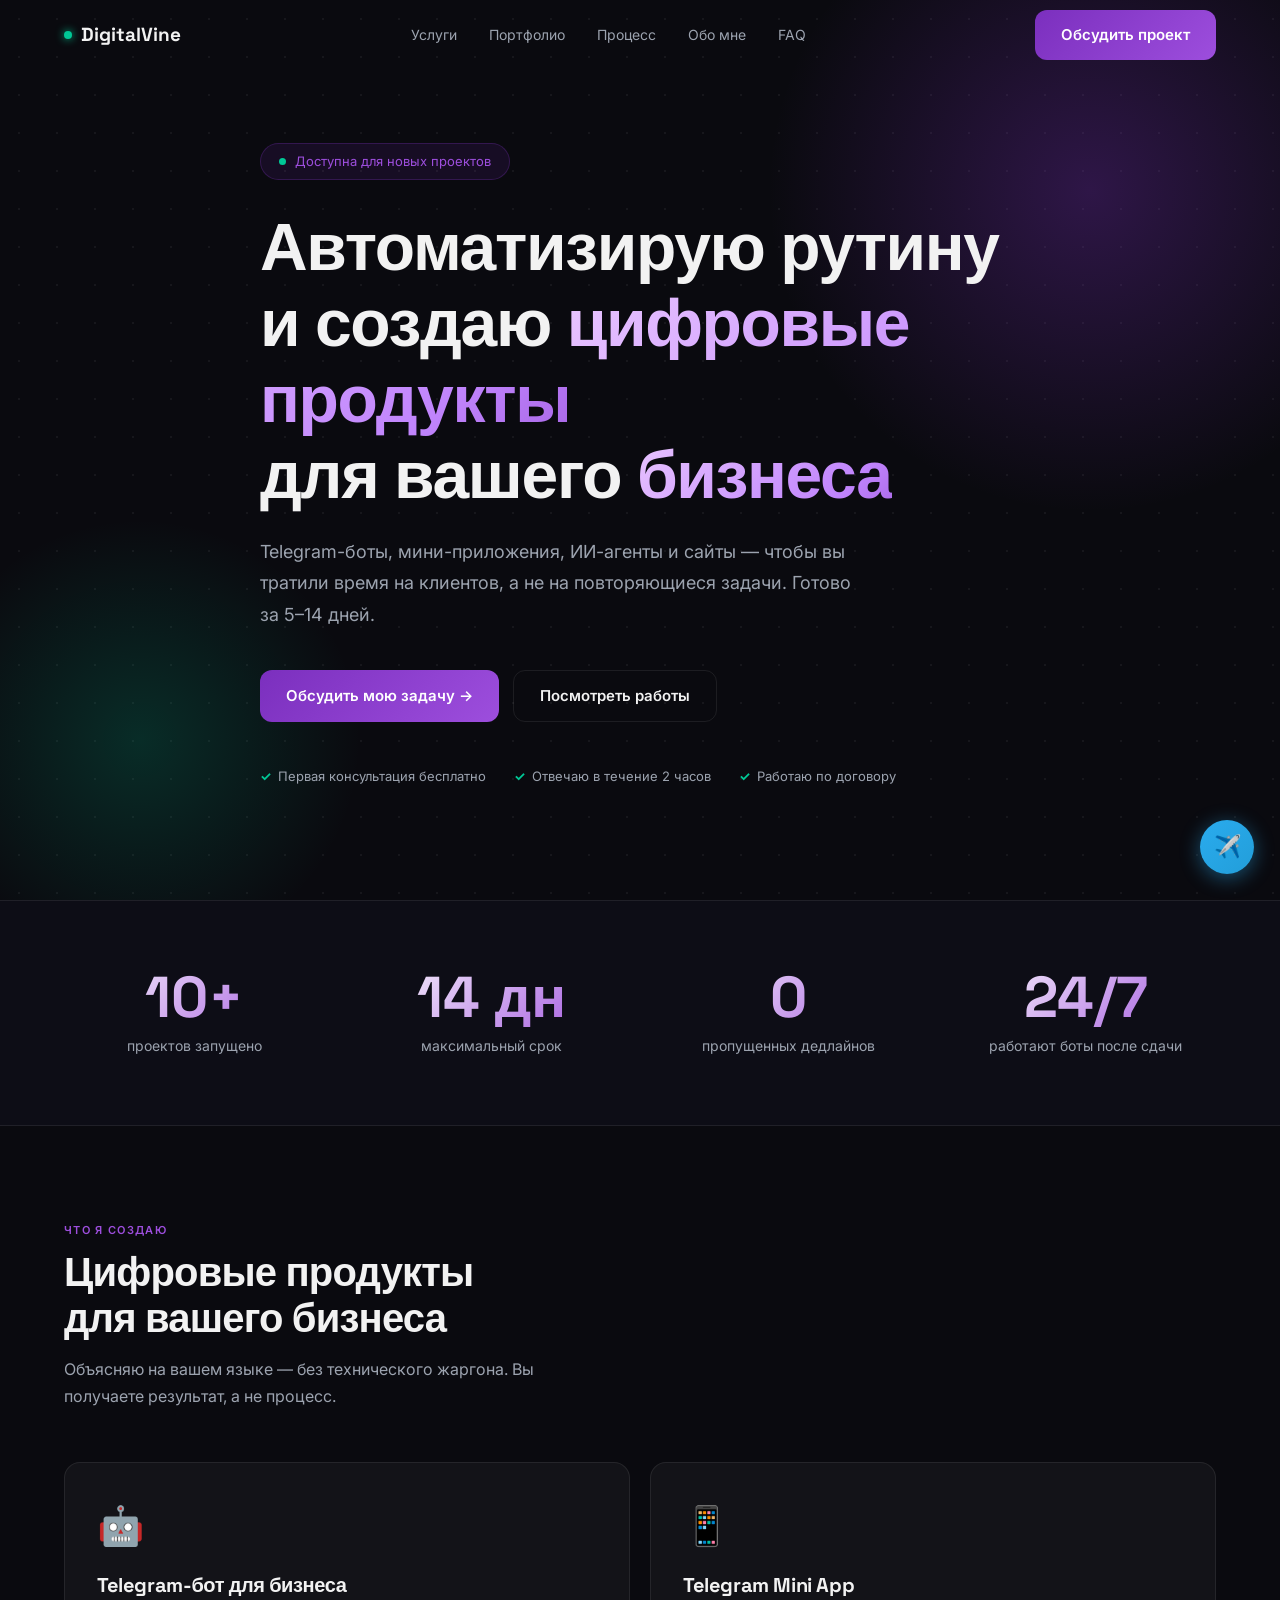
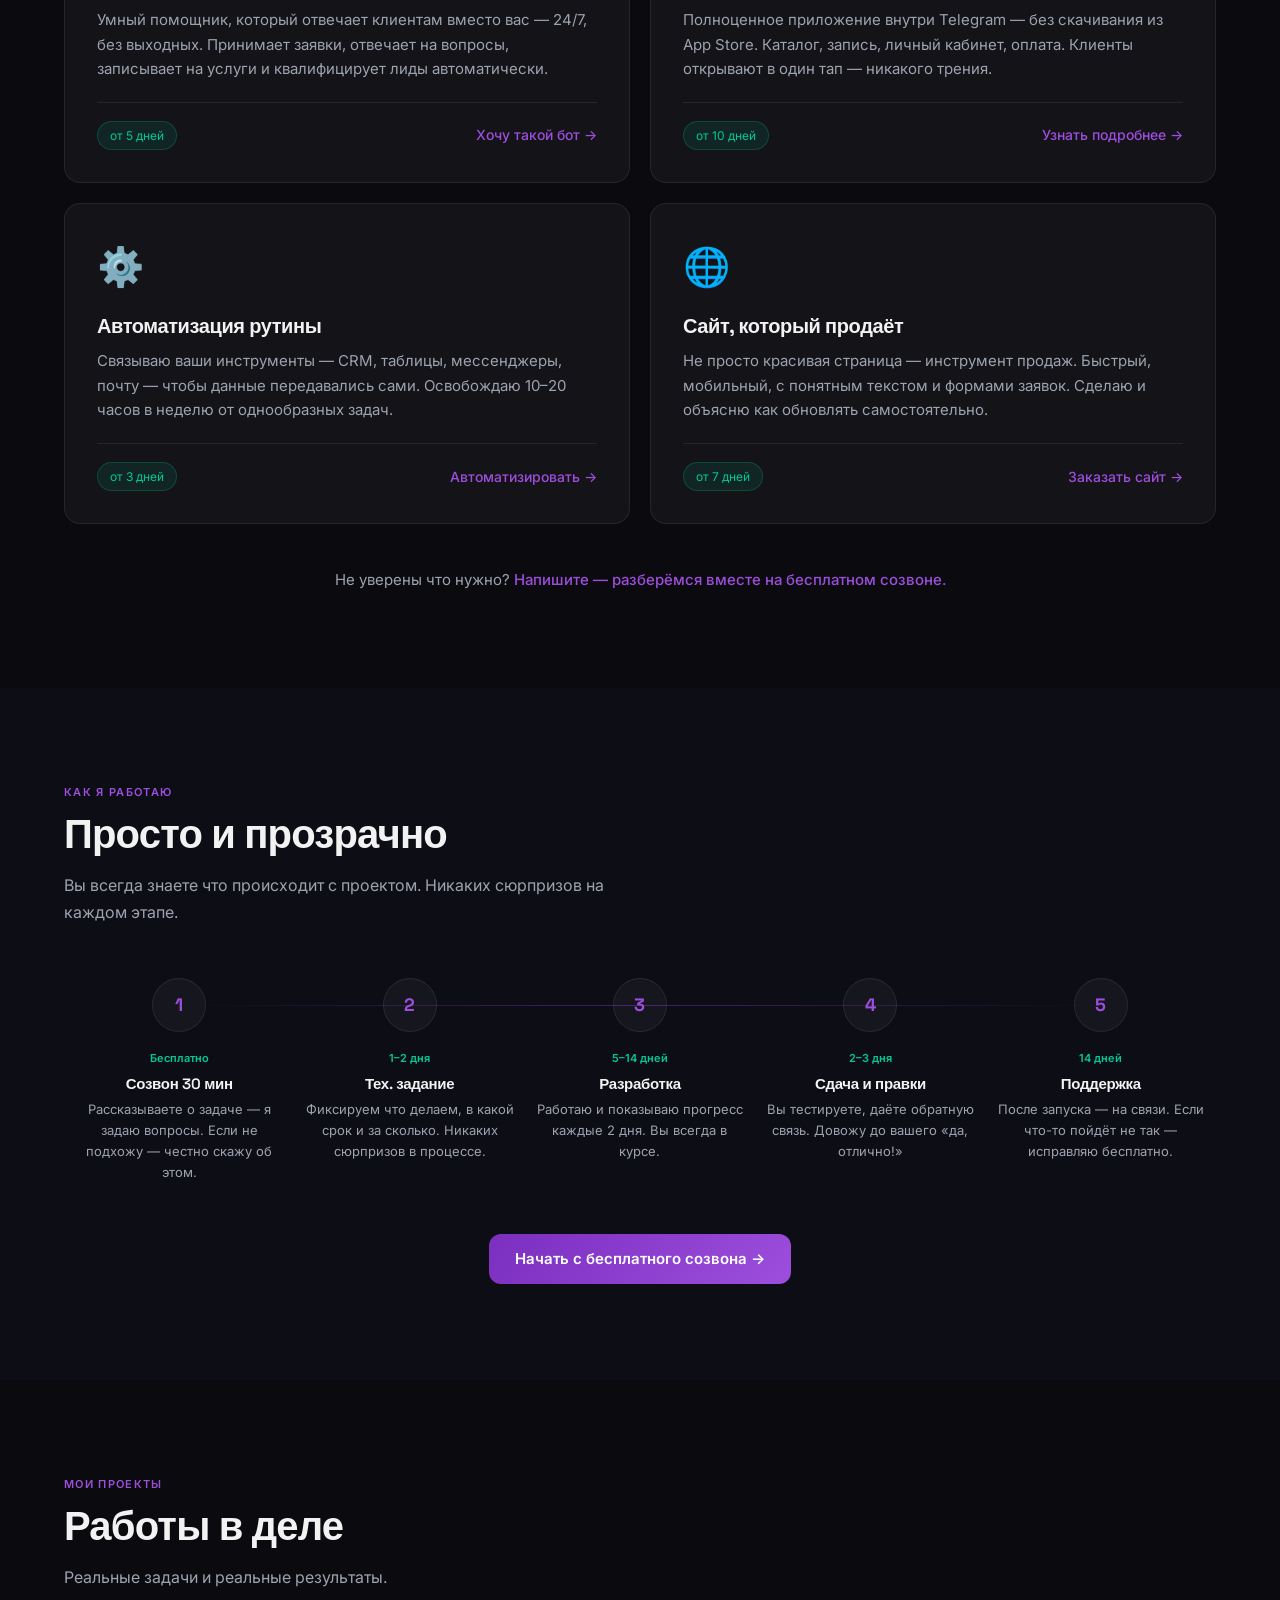
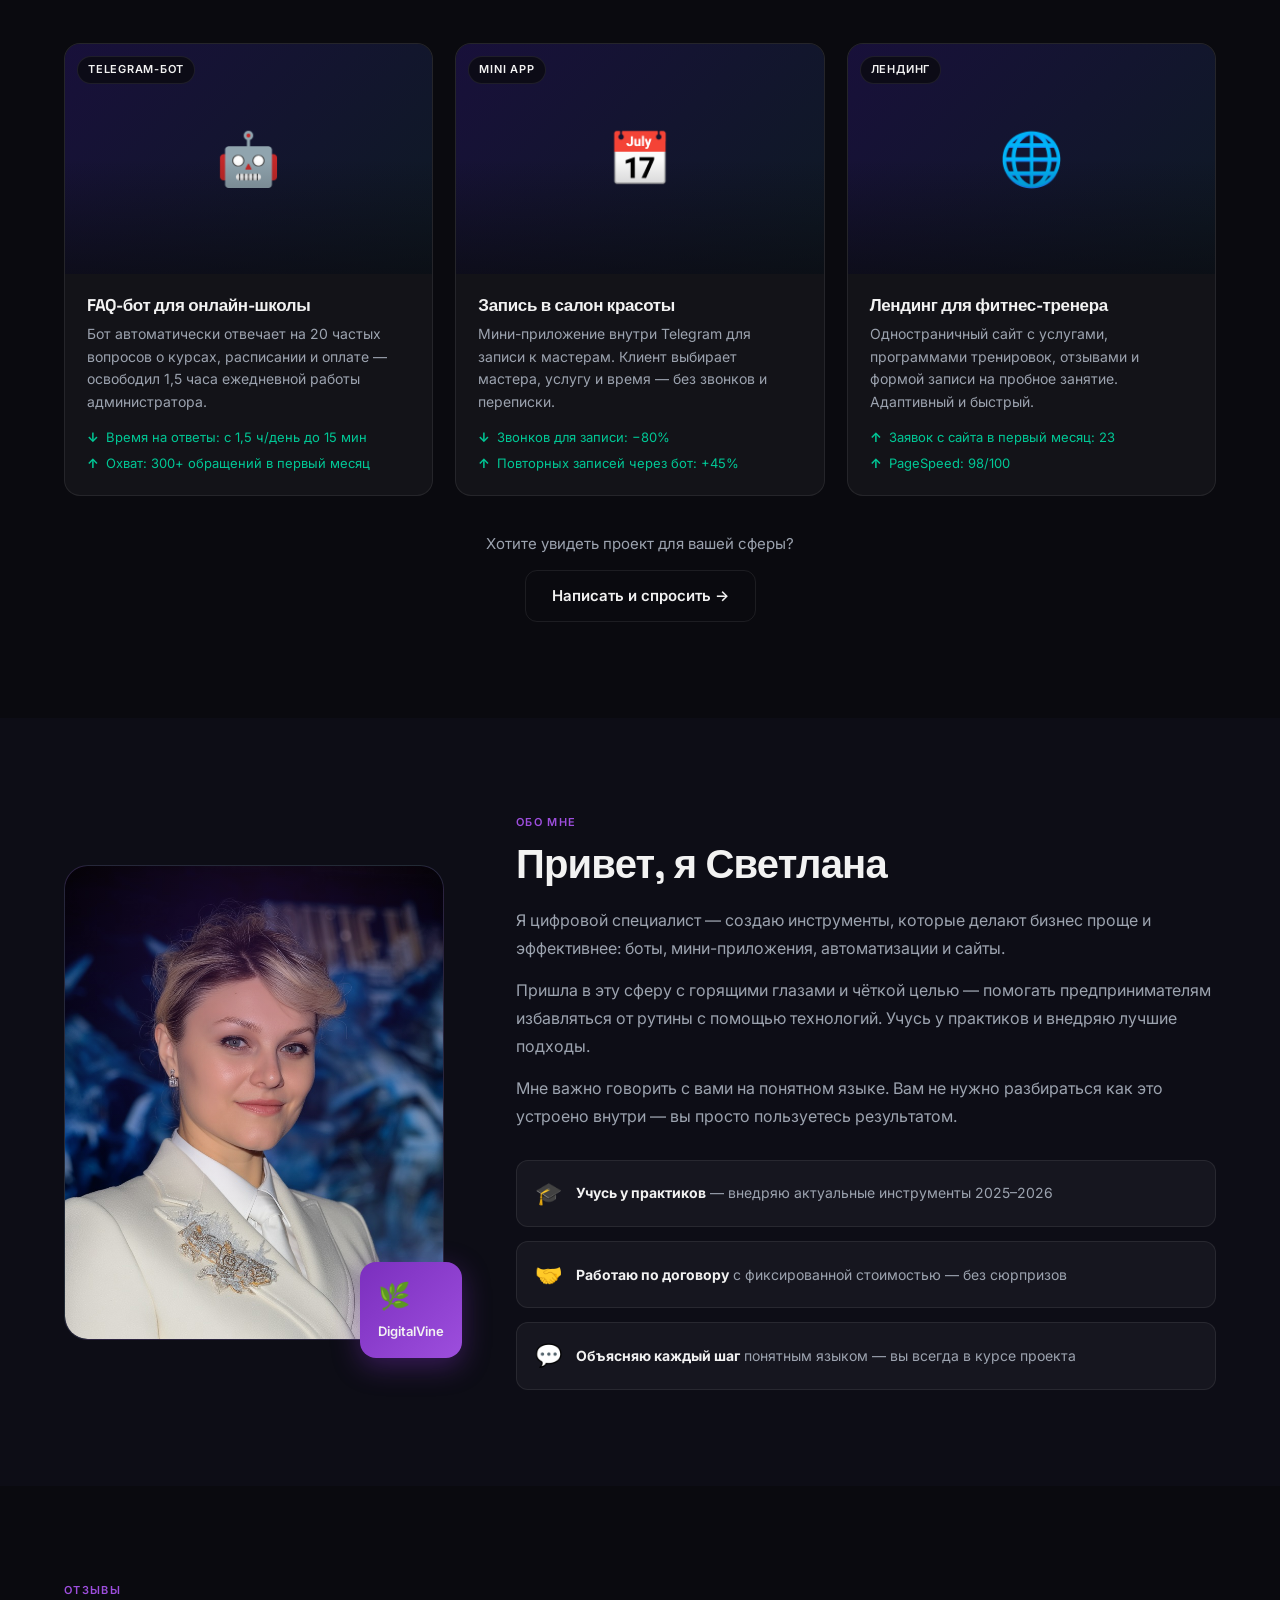
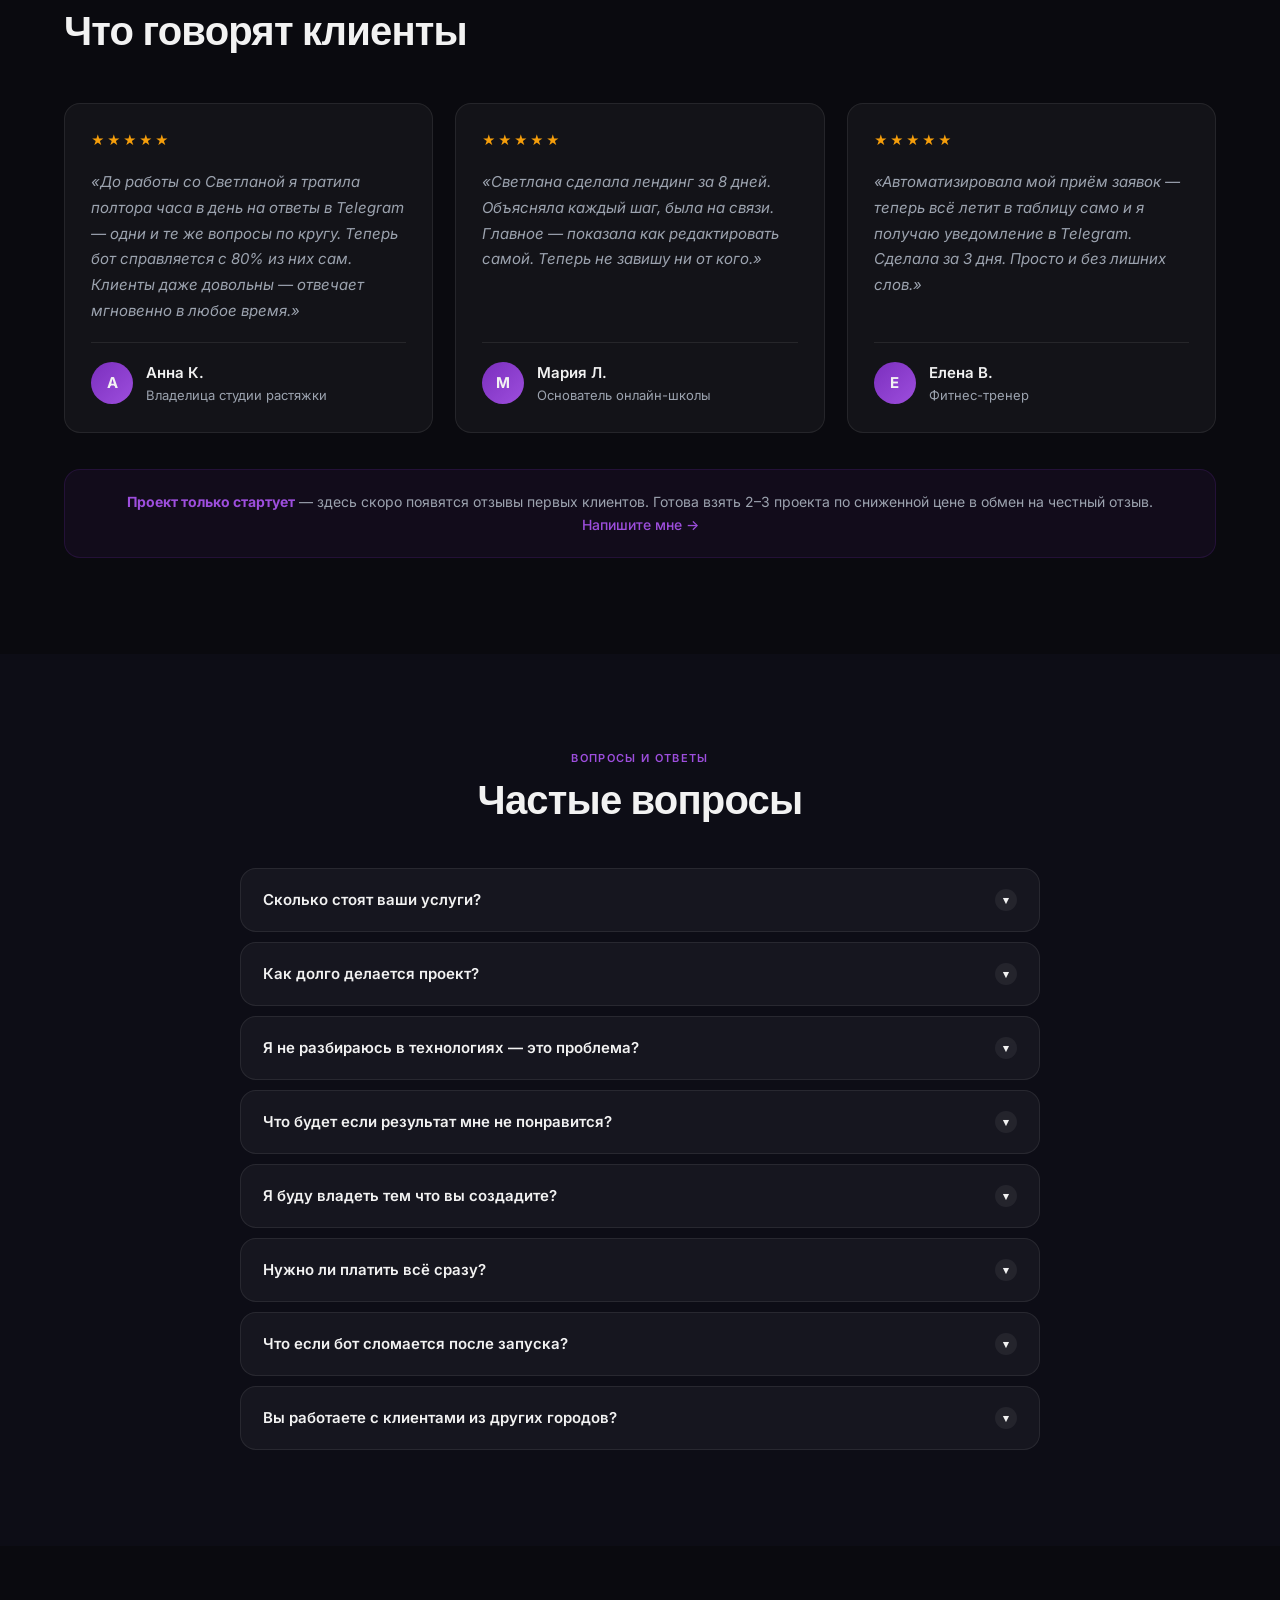
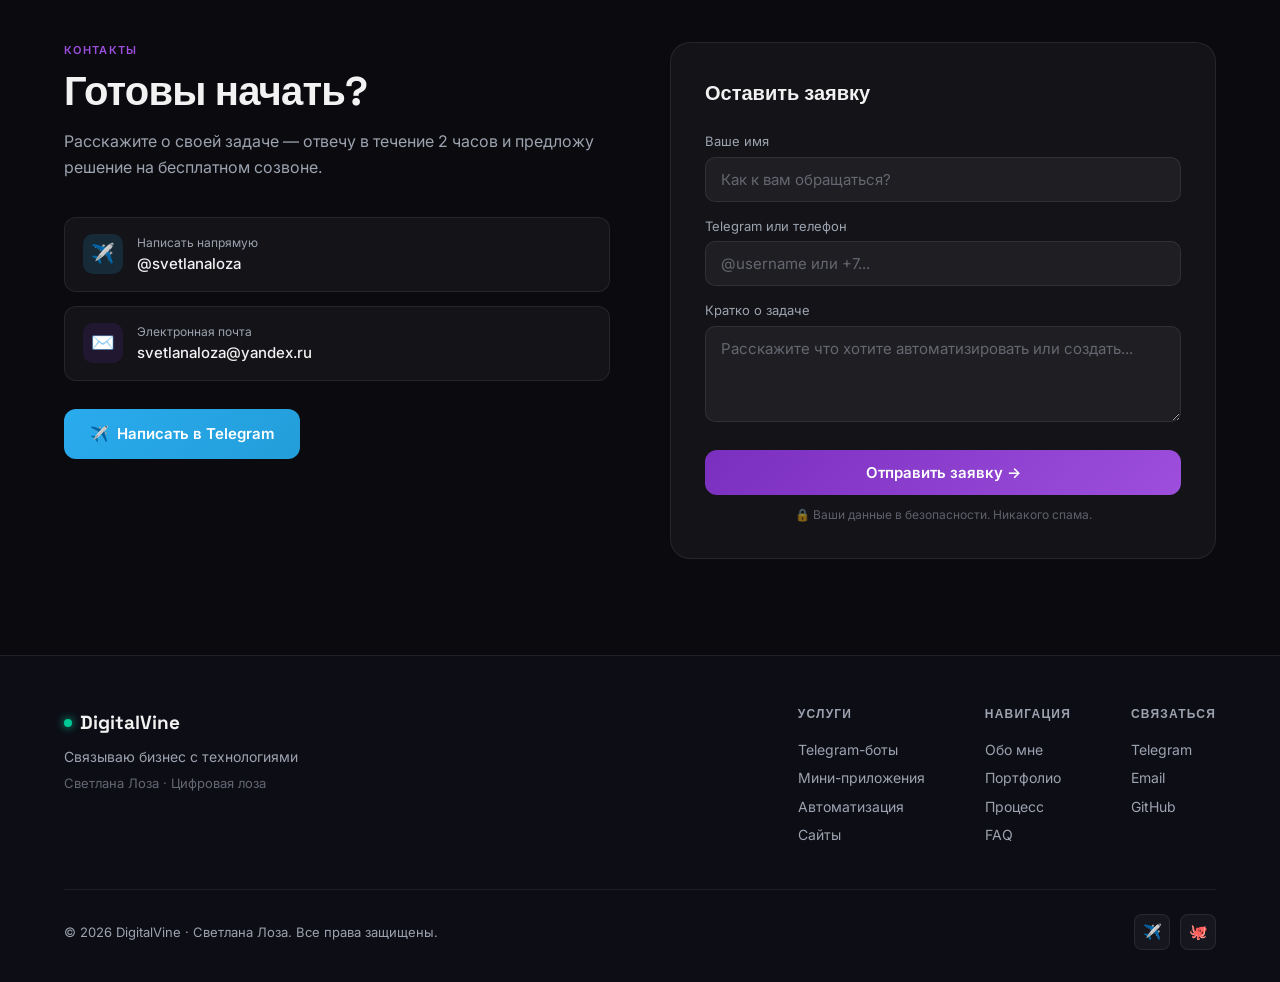
==== index.html @ fce9441d "Change photo shape to square on mobile Co-Authored-By: Claude Sonnet 4.6 <noreply@anthropic.com>" ====
<!DOCTYPE html>
<html lang="ru">
<head>
  <meta charset="UTF-8">
  <meta name="viewport" content="width=device-width, initial-scale=1.0">
  <title>DigitalVine — Telegram-боты, автоматизация и сайты | Светлана Лоза</title>
  <meta name="description" content="Создаю Telegram-ботов, мини-приложения, автоматизации и сайты для малого бизнеса. Результат за 5–14 дней. Первая консультация бесплатно.">
  <link rel="preconnect" href="https://fonts.googleapis.com">
  <link rel="preconnect" href="https://fonts.gstatic.com" crossorigin>
  <link href="https://fonts.googleapis.com/css2?family=Space+Grotesk:wght@400;500;600;700;800&family=Inter:wght@400;500&display=swap" rel="stylesheet">
  <style>
    /* ===== RESET ===== */
    *, *::before, *::after { box-sizing: border-box; margin: 0; padding: 0; }
    html { scroll-behavior: smooth; }
    body {
      background: #0A0A0F;
      color: #F2F2F2;
      font-family: 'Inter', -apple-system, sans-serif;
      line-height: 1.6;
      overflow-x: hidden;
    }
    h1,h2,h3,h4 { font-family: 'Space Grotesk', sans-serif; line-height: 1.15; letter-spacing: -0.02em; }
    a { color: inherit; text-decoration: none; }
    img { display: block; max-width: 100%; }

    /* ===== CSS VARS ===== */
    :root {
      --bg:     #0A0A0F;
      --bg2:    #0D0D16;
      --acc:    #7B2FBE;
      --acc-l:  #9D4EDD;
      --grn:    #00C896;
      --txt:    #F2F2F2;
      --muted:  #9CA3AF;
      --card:   rgba(255,255,255,0.04);
      --bord:   rgba(255,255,255,0.08);
      --r:      16px;
    }

    /* ===== UTILS ===== */
    .wrap { max-width: 1200px; margin: 0 auto; padding: 0 24px; }
    .lbl {
      font-size: 11px; font-weight: 600; letter-spacing: .12em;
      text-transform: uppercase; color: var(--acc-l); margin-bottom: 10px;
    }
    .sec-title { font-size: clamp(26px,3.8vw,40px); font-weight: 700; margin-bottom: 14px; }
    .sec-sub { font-size: 16px; color: var(--muted); max-width: 540px; margin-bottom: 52px; line-height: 1.7; }

    /* BUTTONS */
    .btn {
      display: inline-flex; align-items: center; gap: 8px;
      padding: 13px 26px; border-radius: 12px;
      font-size: 15px; font-weight: 600; cursor: pointer;
      border: none; font-family: inherit;
      transition: transform .2s, box-shadow .2s, background .2s, border-color .2s;
    }
    .btn-pri {
      background: linear-gradient(135deg,var(--acc),var(--acc-l));
      color: #fff; position: relative; overflow: hidden;
    }
    .btn-pri:hover { transform: translateY(-2px); box-shadow: 0 8px 28px rgba(123,47,190,.45), 0 0 0 1px rgba(157,78,221,.35); }
    .btn-out {
      background: transparent; color: var(--txt);
      border: 1px solid var(--bord);
    }
    .btn-out:hover { border-color: rgba(157,78,221,.5); background: rgba(123,47,190,.1); }
    .btn-tg {
      background: linear-gradient(135deg,#2AABEE,#229ED9); color: #fff;
    }
    .btn-tg:hover { transform: translateY(-2px); box-shadow: 0 8px 28px rgba(42,171,238,.4); }

    /* SCROLL ANIM */
    .a { opacity: 0; transform: translateY(36px); filter: blur(5px); transition: opacity .75s cubic-bezier(.25,.46,.45,.94), transform .75s cubic-bezier(.25,.46,.45,.94), filter .75s ease; }
    .a.on { opacity: 1; transform: none; filter: none; }
    .d1{transition-delay:.1s} .d2{transition-delay:.2s} .d3{transition-delay:.3s} .d4{transition-delay:.4s}

    /* ANIMATED GRADIENT TEXT */
    @keyframes grad-move { 0%,100%{background-position:0% 50%} 50%{background-position:100% 50%} }
    .grad-txt {
      background: linear-gradient(135deg, #e9c6ff 0%, #c084fc 30%, #7B2FBE 55%, #00C896 100%);
      background-size: 260% 260%;
      animation: grad-move 5s ease infinite;
      -webkit-background-clip: text; -webkit-text-fill-color: transparent; background-clip: text;
    }

    /* PROGRESS BAR */
    .pbar {
      position: fixed; top: 0; left: 0; z-index: 999;
      height: 2px; width: 0%;
      background: linear-gradient(90deg, var(--acc), var(--grn));
      transition: width .12s linear;
      pointer-events: none;
    }

    /* SHIMMER on buttons */
    .btn-pri::before {
      content: ''; position: absolute; top: 0; left: -100%; width: 60%; height: 100%;
      background: linear-gradient(120deg, transparent, rgba(255,255,255,.22), transparent);
      transform: skewX(-20deg); transition: left .6s ease; pointer-events: none;
    }
    .btn-pri:hover::before { left: 160%; }

    /* ===== NAV ===== */
    nav {
      position: fixed; top: 0; left: 0; right: 0; z-index: 200;
      transition: background .3s, border-color .3s, backdrop-filter .3s;
    }
    nav.scrolled {
      background: rgba(10,10,15,.88);
      backdrop-filter: blur(20px);
      border-bottom: 1px solid var(--bord);
    }
    .nav-in {
      display: flex; align-items: center;
      justify-content: space-between; height: 70px;
    }
    .nav-logo {
      font-family: 'Space Grotesk',sans-serif;
      font-size: 19px; font-weight: 700;
      display: flex; align-items: center; gap: 9px;
    }
    .logo-pip {
      width: 8px; height: 8px; border-radius: 50%;
      background: var(--grn);
      box-shadow: 0 0 8px var(--grn);
      animation: pip 2.5s ease-in-out infinite;
    }
    @keyframes pip { 0%,100%{opacity:1} 50%{opacity:.35} }
    .nav-ul { display: flex; gap: 32px; list-style: none; }
    .nav-ul a { font-size: 14px; color: var(--muted); transition: color .2s; position: relative; }
    .nav-ul a::after { content: ''; position: absolute; left: 0; bottom: -4px; width: 0; height: 1.5px; background: var(--acc-l); border-radius: 2px; transition: width .3s ease; }
    .nav-ul a:hover::after, .nav-ul a.active::after { width: 100%; }
    .nav-ul a:hover, .nav-ul a.active { color: var(--txt); }
    .burger {
      display: none; flex-direction: column; gap: 5px;
      cursor: pointer; padding: 6px; background: none; border: none;
    }
    .burger span {
      display: block; width: 22px; height: 2px;
      background: var(--txt); border-radius: 2px; transition: all .3s;
    }
    .mob-nav {
      display: none; position: fixed; top: 70px; left: 0; right: 0; z-index: 199;
      background: rgba(10,10,15,.97); backdrop-filter: blur(20px);
      border-bottom: 1px solid var(--bord); padding: 20px 24px 28px;
    }
    .mob-nav.open { display: block; }
    .mob-nav a {
      display: block; padding: 13px 0;
      border-bottom: 1px solid var(--bord);
      font-size: 16px; color: var(--muted);
    }
    .mob-nav a:last-of-type { border: none; }
    .mob-nav .btn { margin-top: 18px; width: 100%; justify-content: center; }

    /* ===== HERO ===== */
    #hero {
      min-height: 100vh; display: flex; align-items: center;
      position: relative; overflow: hidden; padding: 110px 0 80px;
    }
    .h-bg { position: absolute; inset: 0; z-index: 0; }
    .h-grid {
      position: absolute; inset: 0;
      background-image: radial-gradient(rgba(255,255,255,.055) 1px, transparent 1px);
      background-size: 38px 38px;
    }
    .h-orb1 {
      position: absolute; width: 700px; height: 700px;
      background: radial-gradient(circle, rgba(123,47,190,.32) 0%, transparent 65%);
      top: -160px; right: -160px;
      animation: orb1 9s ease-in-out infinite;
    }
    .h-orb2 {
      position: absolute; width: 480px; height: 480px;
      background: radial-gradient(circle, rgba(0,200,150,.18) 0%, transparent 65%);
      bottom: -80px; left: -100px;
      animation: orb2 11s ease-in-out infinite;
    }
    @keyframes orb1 { 0%,100%{transform:translate(0,0) scale(1)} 50%{transform:translate(-28px,24px) scale(1.06)} }
    @keyframes orb2 { 0%,100%{transform:translate(0,0) scale(1)} 50%{transform:translate(20px,-20px) scale(1.06)} }
    .h-content { position: relative; z-index: 1; max-width: 760px; }
    .h-badge {
      display: inline-flex; align-items: center; gap: 9px;
      background: rgba(123,47,190,.12); border: 1px solid rgba(123,47,190,.28);
      border-radius: 100px; padding: 7px 18px; font-size: 13px;
      color: var(--acc-l); margin-bottom: 30px;
    }
    .h-badge-dot {
      width: 7px; height: 7px; border-radius: 50%; background: var(--grn);
      animation: pip 2s infinite;
    }
    h1 { font-size: clamp(34px,5.5vw,66px); font-weight: 800; margin-bottom: 22px; }
    .acc { color: var(--acc-l); }
    .grn { color: var(--grn); }
    .h-sub {
      font-size: clamp(15px,1.8vw,18px); color: var(--muted);
      max-width: 600px; margin-bottom: 40px; line-height: 1.75;
    }
    .h-btns { display: flex; gap: 14px; flex-wrap: wrap; margin-bottom: 44px; }
    .h-trust { display: flex; gap: 28px; flex-wrap: wrap; }
    .h-trust span {
      font-size: 13px; color: var(--muted);
      display: flex; align-items: center; gap: 7px;
    }
    .h-trust span::before { content: '✓'; color: var(--grn); font-weight: 700; }

    /* ===== NUMBERS ===== */
    #nums {
      padding: 68px 0;
      background: var(--bg2);
      border-top: 1px solid var(--bord);
      border-bottom: 1px solid var(--bord);
    }
    .nums-g {
      display: grid; grid-template-columns: repeat(4,1fr);
      gap: 36px; text-align: center;
    }
    .num-val {
      font-family: 'Space Grotesk',sans-serif;
      font-size: clamp(36px,4.5vw,58px); font-weight: 800; line-height: 1;
      background: linear-gradient(135deg,#fff,var(--acc-l));
      -webkit-background-clip: text; -webkit-text-fill-color: transparent;
      background-clip: text; margin-bottom: 8px;
    }
    .num-lbl { font-size: 14px; color: var(--muted); }

    /* ===== SERVICES ===== */
    #services { padding: 96px 0; }
    .srv-g {
      display: grid; grid-template-columns: repeat(2,1fr); gap: 20px; perspective: 1200px;
    }
    .srv-c {
      background: var(--card); border: 1px solid var(--bord);
      border-radius: var(--r); padding: 32px;
      position: relative; overflow: hidden;
      transition: transform .25s, border-color .25s, box-shadow .25s;
    }
    .srv-c::before {
      content:''; position: absolute; inset: 0;
      background: linear-gradient(135deg,rgba(123,47,190,.07) 0%,transparent 60%);
      opacity: 0; transition: opacity .3s;
    }
    .srv-c:hover { transform: translateY(-6px); border-color: rgba(123,47,190,.45); box-shadow: 0 24px 64px rgba(0,0,0,.45), 0 0 0 1px rgba(123,47,190,.2), 0 0 60px rgba(123,47,190,.12); }
    .srv-c:hover::before { opacity: 1; }
    .srv-ico { font-size: 38px; margin-bottom: 18px; display: block; }
    .srv-c h3 { font-size: 20px; font-weight: 700; margin-bottom: 11px; }
    .srv-c p { color: var(--muted); font-size: 15px; line-height: 1.65; margin-bottom: 20px; }
    .srv-foot {
      display: flex; align-items: center; justify-content: space-between;
      padding-top: 18px; border-top: 1px solid var(--bord);
    }
    .srv-tag {
      font-size: 12px; color: var(--grn);
      background: rgba(0,200,150,.1); border: 1px solid rgba(0,200,150,.22);
      padding: 4px 12px; border-radius: 100px;
    }
    .srv-link {
      font-size: 14px; color: var(--acc-l); font-weight: 500;
      display: flex; align-items: center; gap: 4px;
      transition: gap .2s;
    }
    .srv-link:hover { gap: 8px; }
    .srv-note { text-align: center; margin-top: 44px; color: var(--muted); font-size: 15px; }
    .srv-note a { color: var(--acc-l); font-weight: 500; }

    /* ===== PROCESS ===== */
    #process { padding: 96px 0; background: var(--bg2); }
    .prc-g {
      display: grid; grid-template-columns: repeat(5,1fr);
      gap: 0; position: relative; margin-top: 52px;
    }
    .prc-g::before {
      content: ''; position: absolute;
      top: 27px; left: 10%; right: 10%; height: 1px;
      background: linear-gradient(90deg, transparent, var(--acc), transparent);
      opacity: .5;
    }
    .step { text-align: center; padding: 0 10px; position: relative; }
    .step-n {
      width: 54px; height: 54px; border-radius: 50%;
      background: var(--card); border: 1px solid var(--bord);
      display: flex; align-items: center; justify-content: center;
      font-family: 'Space Grotesk',sans-serif; font-size: 18px;
      font-weight: 700; color: var(--acc-l);
      margin: 0 auto 18px; position: relative; z-index: 1;
      transition: background .3s, border-color .3s, box-shadow .3s;
    }
    .step:hover .step-n { background: rgba(123,47,190,.2); border-color: var(--acc); box-shadow: 0 0 20px rgba(123,47,190,.3); }
    .step-tag { display: block; font-size: 11px; color: var(--grn); margin-bottom: 7px; font-weight: 600; }
    .step h4 { font-size: 15px; font-weight: 600; margin-bottom: 7px; }
    .step p { font-size: 13px; color: var(--muted); line-height: 1.6; }
    .prc-cta { text-align: center; margin-top: 52px; }

    /* ===== PORTFOLIO ===== */
    #portfolio { padding: 96px 0; }
    .prt-g { display: grid; grid-template-columns: repeat(3,1fr); gap: 22px; perspective: 1200px; }
    .prt-c {
      background: var(--card); border: 1px solid var(--bord);
      border-radius: var(--r); overflow: hidden;
      transition: transform .25s, box-shadow .25s, border-color .25s;
    }
    .prt-c:hover { transform: translateY(-4px); box-shadow: 0 20px 50px rgba(0,0,0,.4); border-color: rgba(123,47,190,.25); }
    .prt-img {
      width: 100%; aspect-ratio: 16/10;
      background: linear-gradient(135deg,#18103A,#0e1a24);
      display: flex; align-items: center; justify-content: center;
      font-size: 52px; position: relative;
    }
    .prt-img::after {
      content: ''; position: absolute; inset: 0;
      background: linear-gradient(to bottom,transparent 50%,rgba(10,10,15,.65));
    }
    .prt-badge {
      position: absolute; top: 12px; left: 12px; z-index: 1;
      font-size: 11px; font-weight: 600; letter-spacing: .07em;
      text-transform: uppercase; background: rgba(10,10,15,.8);
      border: 1px solid var(--bord); padding: 4px 10px; border-radius: 100px;
    }
    .prt-body { padding: 22px; }
    .prt-c h3 { font-size: 17px; font-weight: 700; margin-bottom: 8px; }
    .prt-c p { font-size: 14px; color: var(--muted); line-height: 1.6; margin-bottom: 14px; }
    .prt-res { display: flex; flex-direction: column; gap: 5px; }
    .res { font-size: 13px; color: var(--grn); display: flex; align-items: center; gap: 7px; }
    .res::before { content: '↑'; font-weight: 700; }
    .res.dn::before { content: '↓'; }
    .prt-note { text-align: center; margin-top: 36px; }
    .prt-note p { color: var(--muted); font-size: 15px; margin-bottom: 14px; }

    /* ===== ABOUT ===== */
    #about { padding: 96px 0; background: var(--bg2); }
    .abt-in {
      display: grid; grid-template-columns: 380px 1fr;
      gap: 72px; align-items: center;
    }
    .abt-photo { position: relative; }
    .photo-box {
      width: 100%; aspect-ratio: 4/5;
      background: linear-gradient(135deg,#1a1030,#0f1924);
      border-radius: 24px; border: 1px solid var(--bord);
      position: relative; overflow: hidden;
      display: flex; align-items: center; justify-content: center;
    }
    .photo-box img {
      position: absolute; inset: 0;
      width: 100%; height: 100%;
      object-fit: cover; object-position: center 15%;
      border-radius: 22px; display: block;
    }
    .photo-box::before {
      content: ''; position: absolute; inset: 0; z-index: 1;
      background: radial-gradient(circle at 50% 20%,rgba(123,47,190,.22) 0%,transparent 60%);
      pointer-events: none;
    }
    .photo-ph {
      display: flex; flex-direction: column; align-items: center;
      justify-content: center; gap: 18px; padding: 40px 24px; z-index: 1;
    }
    .ph-av {
      width: 148px; height: 148px; border-radius: 50%;
      background: linear-gradient(135deg,var(--acc),var(--acc-l));
      display: flex; align-items: center; justify-content: center;
      font-family: 'Space Grotesk',sans-serif;
      font-size: 36px; font-weight: 800; color: #fff;
      box-shadow: 0 8px 32px rgba(123,47,190,.5);
      overflow: hidden; position: relative; flex-shrink: 0;
      border: 3px solid rgba(157,78,221,.4);
    }
    .ph-av img {
      position: absolute; inset: 0;
      width: 100%; height: 100%;
      object-fit: cover; object-position: center 15%;
      border-radius: 50%;
    }
    .ph-av.has-photo .ph-init { display: none; }
    .ph-name {
      font-family: 'Space Grotesk',sans-serif;
      font-size: clamp(18px, 2.2vw, 26px); font-weight: 700;
      color: var(--txt); text-align: center; line-height: 1.25;
    }
    .ph-brand { font-size: 13px; color: var(--grn); font-weight: 600; letter-spacing: .08em; }
    .photo-card {
      position: absolute; bottom: -18px; right: -18px;
      background: linear-gradient(135deg,var(--acc),var(--acc-l));
      border-radius: 16px; padding: 14px 18px;
      box-shadow: 0 8px 28px rgba(123,47,190,.4);
    }
    .photo-card strong { display: block; font-family: 'Space Grotesk',sans-serif; font-size: 26px; font-weight: 800; }
    .photo-card span { font-size: 13px; font-weight: 600; }
    .abt-txt h2 { margin-bottom: 18px; }
    .abt-txt p { color: var(--muted); font-size: 16px; line-height: 1.75; margin-bottom: 14px; }
    .facts { display: flex; flex-direction: column; gap: 14px; margin-top: 30px; }
    .fact {
      display: flex; align-items: center; gap: 14px;
      padding: 15px 18px; background: var(--card);
      border: 1px solid var(--bord); border-radius: 12px;
    }
    .fact-ico { font-size: 22px; }
    .fact-t { font-size: 14px; color: var(--muted); }
    .fact-t strong { color: var(--txt); }

    /* ===== REVIEWS ===== */
    #reviews { padding: 96px 0; }
    .rev-g { display: grid; grid-template-columns: repeat(3,1fr); gap: 22px; }
    .rev-c {
      background: var(--card); border: 1px solid var(--bord);
      border-radius: var(--r); padding: 26px;
      display: flex; flex-direction: column; gap: 18px;
      transition: border-color .25s, transform .25s;
    }
    .rev-c:hover { border-color: rgba(123,47,190,.3); transform: translateY(-3px); }
    .rev-stars { color: #F59E0B; letter-spacing: 2px; font-size: 13px; }
    .rev-txt { font-size: 15px; color: var(--muted); line-height: 1.72; font-style: italic; flex: 1; }
    .rev-who {
      display: flex; align-items: center; gap: 13px;
      padding-top: 18px; border-top: 1px solid var(--bord);
    }
    .rev-ava {
      width: 42px; height: 42px; border-radius: 50%;
      background: linear-gradient(135deg,var(--acc),var(--acc-l));
      display: flex; align-items: center; justify-content: center;
      font-weight: 700; font-size: 15px; flex-shrink: 0;
    }
    .rev-name { font-weight: 600; font-size: 15px; }
    .rev-role { font-size: 13px; color: var(--muted); }
    .rev-banner {
      margin-top: 36px; padding: 20px 26px;
      background: rgba(123,47,190,.07); border: 1px solid rgba(123,47,190,.18);
      border-radius: var(--r); text-align: center;
      color: var(--muted); font-size: 14px; line-height: 1.7;
    }
    .rev-banner strong { color: var(--acc-l); }
    .rev-banner a { color: var(--acc-l); font-weight: 500; }

    /* ===== FAQ ===== */
    #faq { padding: 96px 0; background: var(--bg2); }
    .faq-wrap { max-width: 800px; margin: 0 auto; display: flex; flex-direction: column; gap: 10px; }
    .faq-it {
      background: var(--card); border: 1px solid var(--bord);
      border-radius: var(--r); overflow: hidden; transition: border-color .25s;
    }
    .faq-it.open { border-color: rgba(123,47,190,.32); }
    .faq-q {
      width: 100%; background: none; border: none;
      padding: 20px 22px; text-align: left;
      font-size: 15px; font-weight: 600; color: var(--txt);
      cursor: pointer; display: flex; justify-content: space-between; align-items: center;
      gap: 14px; font-family: inherit; transition: color .2s;
    }
    .faq-q:hover { color: var(--acc-l); }
    .faq-arr {
      width: 22px; height: 22px; flex-shrink: 0;
      border-radius: 50%; background: rgba(255,255,255,.06);
      display: flex; align-items: center; justify-content: center;
      font-size: 11px; transition: transform .3s, background .3s;
    }
    .faq-it.open .faq-arr { transform: rotate(180deg); background: rgba(123,47,190,.28); }
    .faq-ans { max-height: 0; overflow: hidden; transition: max-height .38s ease; }
    .faq-ans-in { padding: 0 22px 20px; color: var(--muted); font-size: 15px; line-height: 1.72; }

    /* ===== CONTACT ===== */
    #contact { padding: 96px 0; }
    .con-in { display: grid; grid-template-columns: 1fr 1fr; gap: 60px; align-items: start; }
    .con-l h2 { margin-bottom: 14px; }
    .con-l > p { color: var(--muted); font-size: 16px; margin-bottom: 36px; }
    .con-ways { display: flex; flex-direction: column; gap: 14px; }
    .con-way {
      display: flex; align-items: center; gap: 14px;
      padding: 15px 18px; background: var(--card);
      border: 1px solid var(--bord); border-radius: 12px;
      transition: border-color .2s;
    }
    .con-way:hover { border-color: rgba(123,47,190,.32); }
    .way-ico {
      width: 40px; height: 40px; border-radius: 10px;
      display: flex; align-items: center; justify-content: center; font-size: 19px; flex-shrink: 0;
    }
    .ico-tg { background: rgba(42,171,238,.15); }
    .ico-ml { background: rgba(123,47,190,.15); }
    .way-l { font-size: 12px; color: var(--muted); }
    .way-v { font-size: 15px; font-weight: 500; }
    .con-tg { margin-top: 28px; }
    .con-form {
      background: var(--card); border: 1px solid var(--bord);
      border-radius: 20px; padding: 34px;
    }
    .form-ttl { font-family: 'Space Grotesk',sans-serif; font-size: 20px; font-weight: 700; margin-bottom: 22px; }
    .fg { margin-bottom: 14px; }
    .fg label { display: block; font-size: 13px; color: var(--muted); margin-bottom: 5px; }
    .fg input, .fg textarea {
      width: 100%; background: rgba(255,255,255,.05);
      border: 1px solid var(--bord); border-radius: 10px;
      padding: 12px 15px; color: var(--txt);
      font-size: 15px; font-family: inherit;
      outline: none; transition: border-color .2s, box-shadow .2s;
    }
    .fg input:focus, .fg textarea:focus {
      border-color: rgba(123,47,190,.5);
      box-shadow: 0 0 0 3px rgba(123,47,190,.1);
    }
    .fg input::placeholder, .fg textarea::placeholder { color: rgba(156,163,175,.55); }
    .fg textarea { resize: vertical; min-height: 96px; }
    .f-sub { width: 100%; justify-content: center; margin-top: 6px; }
    .f-priv { text-align: center; margin-top: 10px; font-size: 12px; color: rgba(156,163,175,.55); }
    .f-ok { display: none; text-align: center; padding: 20px 10px; }
    .f-ok.show { display: block; }
    .f-ok h3 { color: var(--grn); margin-bottom: 8px; font-size: 22px; }
    .f-ok p { color: var(--muted); font-size: 14px; }

    /* ===== FOOTER ===== */
    footer {
      background: var(--bg2);
      border-top: 1px solid var(--bord);
      padding: 52px 0 32px;
    }
    .ft-top {
      display: flex; justify-content: space-between; align-items: start;
      gap: 40px; margin-bottom: 40px; flex-wrap: wrap;
    }
    .ft-logo {
      font-family: 'Space Grotesk',sans-serif; font-size: 19px; font-weight: 700;
      display: flex; align-items: center; gap: 8px; margin-bottom: 8px;
    }
    .ft-tag { font-size: 14px; color: var(--muted); }
    .ft-name { font-size: 13px; color: rgba(156,163,175,.6); margin-top: 4px; }
    .ft-cols { display: flex; gap: 60px; flex-wrap: wrap; }
    .ft-col h4 {
      font-size: 12px; font-weight: 600; text-transform: uppercase;
      letter-spacing: .1em; color: var(--muted); margin-bottom: 14px;
    }
    .ft-col a { display: block; font-size: 14px; color: var(--muted); padding: 3px 0; transition: color .2s; }
    .ft-col a:hover { color: var(--txt); }
    .ft-bot {
      padding-top: 24px; border-top: 1px solid var(--bord);
      display: flex; justify-content: space-between; align-items: center;
      flex-wrap: wrap; gap: 14px;
    }
    .ft-copy { font-size: 13px; color: var(--muted); }
    .ft-soc { display: flex; gap: 10px; }
    .soc-btn {
      width: 36px; height: 36px; border-radius: 8px;
      background: var(--card); border: 1px solid var(--bord);
      display: flex; align-items: center; justify-content: center; font-size: 15px;
      transition: background .2s, border-color .2s, transform .2s;
    }
    .soc-btn:hover { background: rgba(123,47,190,.18); border-color: rgba(123,47,190,.4); transform: translateY(-2px); }

    /* FLOAT TG */
    .ftg {
      position: fixed; bottom: 26px; right: 26px; z-index: 190;
      width: 54px; height: 54px; border-radius: 50%;
      background: linear-gradient(135deg,#2AABEE,#229ED9);
      display: flex; align-items: center; justify-content: center;
      font-size: 22px; box-shadow: 0 4px 20px rgba(42,171,238,.45);
      transition: transform .2s, box-shadow .2s;
    }
    .ftg:hover { transform: scale(1.1); box-shadow: 0 8px 28px rgba(42,171,238,.55); }

    /* ===== RESPONSIVE ===== */
    @media(max-width:1024px){
      .nums-g { grid-template-columns: repeat(2,1fr); gap: 28px; }
      .prt-g { grid-template-columns: repeat(2,1fr); }
      .prc-g { grid-template-columns: repeat(3,1fr); gap: 20px; }
      .prc-g::before { display: none; }
      .abt-in { grid-template-columns: 1fr; gap: 40px; }
      .photo-box { aspect-ratio: 1/1; max-width: 360px; margin: 0 auto; }
      .photo-card { bottom: -10px; right: -10px; }
    }
    @media(max-width:768px){
      .nav-ul,.btn.nav-btn { display: none; }
      .burger { display: flex; }
      h1 { font-size: 34px; }
      .h-btns .btn { width: 100%; justify-content: center; }
      .h-btns { flex-direction: column; }
      .srv-g,.prt-g,.rev-g,.con-in { grid-template-columns: 1fr; }
      .prc-g { grid-template-columns: 1fr; gap: 18px; }
      .ft-top { flex-direction: column; }
      .ft-cols { gap: 32px; }
      .sec-sub { margin-bottom: 36px; }
      section { padding: 64px 0 !important; }
    }
    @media(max-width:480px){
      .h-trust { flex-direction: column; gap: 10px; }
      .nums-g { grid-template-columns: repeat(2,1fr); gap: 20px; }
      .con-form { padding: 22px; }
      .photo-card { right: -8px; bottom: -8px; }
    }
  </style>
</head>
<body>
<div class="pbar" id="pbar"></div>

<!-- NAV -->
<nav id="nav">
  <div class="wrap">
    <div class="nav-in">
      <a href="#hero" class="nav-logo">
        <div class="logo-pip"></div>
        DigitalVine
      </a>
      <ul class="nav-ul">
        <li><a href="#services">Услуги</a></li>
        <li><a href="#portfolio">Портфолио</a></li>
        <li><a href="#process">Процесс</a></li>
        <li><a href="#about">Обо мне</a></li>
        <li><a href="#faq">FAQ</a></li>
      </ul>
      <a href="#contact" class="btn btn-pri nav-btn">Обсудить проект</a>
      <button class="burger" id="burger" aria-label="Меню">
        <span></span><span></span><span></span>
      </button>
    </div>
  </div>
</nav>
<div class="mob-nav" id="mobNav">
  <a href="#services"  onclick="closeMob()">Услуги</a>
  <a href="#portfolio" onclick="closeMob()">Портфолио</a>
  <a href="#process"   onclick="closeMob()">Процесс</a>
  <a href="#about"     onclick="closeMob()">Обо мне</a>
  <a href="#faq"       onclick="closeMob()">FAQ</a>
  <a href="#contact" class="btn btn-pri" onclick="closeMob()">Обсудить проект →</a>
</div>

<!-- HERO -->
<section id="hero">
  <div class="h-bg">
    <div class="h-grid"></div>
    <div class="h-orb1"></div>
    <div class="h-orb2"></div>
  </div>
  <div class="wrap">
    <div class="h-content">
      <div class="h-badge">
        <div class="h-badge-dot"></div>
        Доступна для новых проектов
      </div>
      <h1>
        Автоматизирую рутину<br>
        и создаю <span class="grad-txt">цифровые продукты</span><br>
        для вашего <span class="grad-txt">бизнеса</span>
      </h1>
      <p class="h-sub">
        Telegram-боты, мини-приложения, ИИ-агенты и сайты —
        чтобы вы тратили время на клиентов, а не на повторяющиеся задачи.
        Готово за 5–14 дней.
      </p>
      <div class="h-btns">
        <a href="#contact" class="btn btn-pri">Обсудить мою задачу →</a>
        <a href="#portfolio" class="btn btn-out">Посмотреть работы</a>
      </div>
      <div class="h-trust">
        <span>Первая консультация бесплатно</span>
        <span>Отвечаю в течение 2 часов</span>
        <span>Работаю по договору</span>
      </div>
    </div>
  </div>
</section>

<!-- NUMBERS -->
<section id="nums">
  <div class="wrap">
    <div class="nums-g">
      <div class="a" data-cnt>
        <div class="num-val" data-to="10" data-sfx="+">0</div>
        <div class="num-lbl">проектов запущено</div>
      </div>
      <div class="a d1" data-cnt>
        <div class="num-val" data-to="14" data-sfx=" дн">0</div>
        <div class="num-lbl">максимальный срок</div>
      </div>
      <div class="a d2" data-cnt>
        <div class="num-val" data-to="0" data-sfx="">0</div>
        <div class="num-lbl">пропущенных дедлайнов</div>
      </div>
      <div class="a d3" data-cnt>
        <div class="num-val" data-to="24" data-sfx="/7">0</div>
        <div class="num-lbl">работают боты после сдачи</div>
      </div>
    </div>
  </div>
</section>

<!-- SERVICES -->
<section id="services">
  <div class="wrap">
    <div class="lbl a">Что я создаю</div>
    <h2 class="sec-title a d1">Цифровые продукты<br>для вашего бизнеса</h2>
    <p class="sec-sub a d2">Объясняю на вашем языке — без технического жаргона. Вы получаете результат, а не процесс.</p>
    <div class="srv-g">
      <div class="srv-c a">
        <span class="srv-ico">🤖</span>
        <h3>Telegram-бот для бизнеса</h3>
        <p>Умный помощник, который отвечает клиентам вместо вас — 24/7, без выходных. Принимает заявки, отвечает на вопросы, записывает на услуги и квалифицирует лиды автоматически.</p>
        <div class="srv-foot">
          <span class="srv-tag">от 5 дней</span>
          <a href="#contact" class="srv-link">Хочу такой бот →</a>
        </div>
      </div>
      <div class="srv-c a d1">
        <span class="srv-ico">📱</span>
        <h3>Telegram Mini App</h3>
        <p>Полноценное приложение внутри Telegram — без скачивания из App Store. Каталог, запись, личный кабинет, оплата. Клиенты открывают в один тап — никакого трения.</p>
        <div class="srv-foot">
          <span class="srv-tag">от 10 дней</span>
          <a href="#contact" class="srv-link">Узнать подробнее →</a>
        </div>
      </div>
      <div class="srv-c a d2">
        <span class="srv-ico">⚙️</span>
        <h3>Автоматизация рутины</h3>
        <p>Связываю ваши инструменты — CRM, таблицы, мессенджеры, почту — чтобы данные передавались сами. Освобождаю 10–20 часов в неделю от однообразных задач.</p>
        <div class="srv-foot">
          <span class="srv-tag">от 3 дней</span>
          <a href="#contact" class="srv-link">Автоматизировать →</a>
        </div>
      </div>
      <div class="srv-c a d3">
        <span class="srv-ico">🌐</span>
        <h3>Сайт, который продаёт</h3>
        <p>Не просто красивая страница — инструмент продаж. Быстрый, мобильный, с понятным текстом и формами заявок. Сделаю и объясню как обновлять самостоятельно.</p>
        <div class="srv-foot">
          <span class="srv-tag">от 7 дней</span>
          <a href="#contact" class="srv-link">Заказать сайт →</a>
        </div>
      </div>
    </div>
    <p class="srv-note a">Не уверены что нужно? <a href="#contact">Напишите — разберёмся вместе на бесплатном созвоне.</a></p>
  </div>
</section>

<!-- PROCESS -->
<section id="process">
  <div class="wrap">
    <div class="lbl a">Как я работаю</div>
    <h2 class="sec-title a d1">Просто и прозрачно</h2>
    <p class="sec-sub a d2">Вы всегда знаете что происходит с проектом. Никаких сюрпризов на каждом этапе.</p>
    <div class="prc-g">
      <div class="step a">
        <div class="step-n">1</div>
        <span class="step-tag">Бесплатно</span>
        <h4>Созвон 30 мин</h4>
        <p>Рассказываете о задаче — я задаю вопросы. Если не подхожу — честно скажу об этом.</p>
      </div>
      <div class="step a d1">
        <div class="step-n">2</div>
        <span class="step-tag">1–2 дня</span>
        <h4>Тех. задание</h4>
        <p>Фиксируем что делаем, в какой срок и за сколько. Никаких сюрпризов в процессе.</p>
      </div>
      <div class="step a d2">
        <div class="step-n">3</div>
        <span class="step-tag">5–14 дней</span>
        <h4>Разработка</h4>
        <p>Работаю и показываю прогресс каждые 2 дня. Вы всегда в курсе.</p>
      </div>
      <div class="step a d3">
        <div class="step-n">4</div>
        <span class="step-tag">2–3 дня</span>
        <h4>Сдача и правки</h4>
        <p>Вы тестируете, даёте обратную связь. Довожу до вашего «да, отлично!»</p>
      </div>
      <div class="step a d4">
        <div class="step-n">5</div>
        <span class="step-tag">14 дней</span>
        <h4>Поддержка</h4>
        <p>После запуска — на связи. Если что-то пойдёт не так — исправляю бесплатно.</p>
      </div>
    </div>
    <div class="prc-cta">
      <a href="#contact" class="btn btn-pri a">Начать с бесплатного созвона →</a>
    </div>
  </div>
</section>

<!-- PORTFOLIO -->
<section id="portfolio">
  <div class="wrap">
    <div class="lbl a">Мои проекты</div>
    <h2 class="sec-title a d1">Работы в деле</h2>
    <p class="sec-sub a d2">Реальные задачи и реальные результаты.</p>
    <div class="prt-g">
      <div class="prt-c a">
        <div class="prt-img">🤖<span class="prt-badge">Telegram-бот</span></div>
        <div class="prt-body">
          <h3>FAQ-бот для онлайн-школы</h3>
          <p>Бот автоматически отвечает на 20 частых вопросов о курсах, расписании и оплате — освободил 1,5 часа ежедневной работы администратора.</p>
          <div class="prt-res">
            <span class="res dn">Время на ответы: с 1,5 ч/день до 15 мин</span>
            <span class="res">Охват: 300+ обращений в первый месяц</span>
          </div>
        </div>
      </div>
      <div class="prt-c a d1">
        <div class="prt-img">📅<span class="prt-badge">Mini App</span></div>
        <div class="prt-body">
          <h3>Запись в салон красоты</h3>
          <p>Мини-приложение внутри Telegram для записи к мастерам. Клиент выбирает мастера, услугу и время — без звонков и переписки.</p>
          <div class="prt-res">
            <span class="res dn">Звонков для записи: −80%</span>
            <span class="res">Повторных записей через бот: +45%</span>
          </div>
        </div>
      </div>
      <div class="prt-c a d2">
        <div class="prt-img">🌐<span class="prt-badge">Лендинг</span></div>
        <div class="prt-body">
          <h3>Лендинг для фитнес-тренера</h3>
          <p>Одностраничный сайт с услугами, программами тренировок, отзывами и формой записи на пробное занятие. Адаптивный и быстрый.</p>
          <div class="prt-res">
            <span class="res">Заявок с сайта в первый месяц: 23</span>
            <span class="res">PageSpeed: 98/100</span>
          </div>
        </div>
      </div>
    </div>
    <div class="prt-note a">
      <p>Хотите увидеть проект для вашей сферы?</p>
      <a href="#contact" class="btn btn-out">Написать и спросить →</a>
    </div>
  </div>
</section>

<!-- ABOUT -->
<section id="about">
  <div class="wrap">
    <div class="abt-in">
      <div class="abt-photo a">
        <div class="photo-box">
          <img src="photo1.png" alt="Светлана Лоза"
               onload="this.nextElementSibling.style.display='none'"
               onerror="this.style.display='none'">
          <div class="photo-ph">
            <div class="ph-av" id="phAv">
              <img src="photo1.png" alt="Светлана Лоза"
                   onload="this.parentElement.classList.add('has-photo')"
                   onerror="this.style.display='none'">
              <span class="ph-init">СЛ</span>
            </div>
            <div class="ph-name">Светлана Лоза</div>
            <div class="ph-brand">DigitalVine</div>
          </div>
        </div>
        <div class="photo-card">
          <strong>🌿</strong>
          <span>DigitalVine</span>
        </div>
      </div>
      <div class="abt-txt">
        <div class="lbl a d1">Обо мне</div>
        <h2 class="sec-title a d1">Привет, я Светлана</h2>
        <p class="a d2">Я цифровой специалист — создаю инструменты, которые делают бизнес проще и эффективнее: боты, мини-приложения, автоматизации и сайты.</p>
        <p class="a d2">Пришла в эту сферу с горящими глазами и чёткой целью — помогать предпринимателям избавляться от рутины с помощью технологий. Учусь у практиков и внедряю лучшие подходы.</p>
        <p class="a d2">Мне важно говорить с вами на понятном языке. Вам не нужно разбираться как это устроено внутри — вы просто пользуетесь результатом.</p>
        <div class="facts">
          <div class="fact a d2"><div class="fact-ico">🎓</div><div class="fact-t"><strong>Учусь у практиков</strong> — внедряю актуальные инструменты 2025–2026</div></div>
          <div class="fact a d3"><div class="fact-ico">🤝</div><div class="fact-t"><strong>Работаю по договору</strong> с фиксированной стоимостью — без сюрпризов</div></div>
          <div class="fact a d4"><div class="fact-ico">💬</div><div class="fact-t"><strong>Объясняю каждый шаг</strong> понятным языком — вы всегда в курсе проекта</div></div>
        </div>
      </div>
    </div>
  </div>
</section>

<!-- REVIEWS -->
<section id="reviews">
  <div class="wrap">
    <div class="lbl a">Отзывы</div>
    <h2 class="sec-title a d1">Что говорят клиенты</h2>
    <div class="rev-g" style="margin-top:48px">
      <div class="rev-c a">
        <div class="rev-stars">★★★★★</div>
        <p class="rev-txt">«До работы со Светланой я тратила полтора часа в день на ответы в Telegram — одни и те же вопросы по кругу. Теперь бот справляется с 80% из них сам. Клиенты даже довольны — отвечает мгновенно в любое время.»</p>
        <div class="rev-who">
          <div class="rev-ava">А</div>
          <div><div class="rev-name">Анна К.</div><div class="rev-role">Владелица студии растяжки</div></div>
        </div>
      </div>
      <div class="rev-c a d1">
        <div class="rev-stars">★★★★★</div>
        <p class="rev-txt">«Светлана сделала лендинг за 8 дней. Объясняла каждый шаг, была на связи. Главное — показала как редактировать самой. Теперь не завишу ни от кого.»</p>
        <div class="rev-who">
          <div class="rev-ava">М</div>
          <div><div class="rev-name">Мария Л.</div><div class="rev-role">Основатель онлайн-школы</div></div>
        </div>
      </div>
      <div class="rev-c a d2">
        <div class="rev-stars">★★★★★</div>
        <p class="rev-txt">«Автоматизировала мой приём заявок — теперь всё летит в таблицу само и я получаю уведомление в Telegram. Сделала за 3 дня. Просто и без лишних слов.»</p>
        <div class="rev-who">
          <div class="rev-ava">Е</div>
          <div><div class="rev-name">Елена В.</div><div class="rev-role">Фитнес-тренер</div></div>
        </div>
      </div>
    </div>
    <div class="rev-banner a">
      <strong>Проект только стартует</strong> — здесь скоро появятся отзывы первых клиентов.
      Готова взять 2–3 проекта по сниженной цене в обмен на честный отзыв.
      <a href="#contact"> Напишите мне →</a>
    </div>
  </div>
</section>

<!-- FAQ -->
<section id="faq">
  <div class="wrap">
    <div class="lbl a" style="text-align:center">Вопросы и ответы</div>
    <h2 class="sec-title a d1" style="text-align:center;margin-bottom:44px">Частые вопросы</h2>
    <div class="faq-wrap">
      <div class="faq-it a">
        <button class="faq-q">Сколько стоят ваши услуги?<span class="faq-arr">▾</span></button>
        <div class="faq-ans"><div class="faq-ans-in">Стоимость зависит от задачи. Telegram-бот — от 15 000 ₽, мини-приложение — от 35 000 ₽, сайт — от 20 000 ₽, автоматизация — от 8 000 ₽. Точную стоимость обсуждаем на бесплатном созвоне — без давления и обязательств.</div></div>
      </div>
      <div class="faq-it a d1">
        <button class="faq-q">Как долго делается проект?<span class="faq-arr">▾</span></button>
        <div class="faq-ans"><div class="faq-ans-in">Большинство проектов — 5–14 рабочих дней. Сложные задачи — до 3 недель. Сроки фиксирую в ТЗ до начала работы и соблюдаю их.</div></div>
      </div>
      <div class="faq-it a d2">
        <button class="faq-q">Я не разбираюсь в технологиях — это проблема?<span class="faq-arr">▾</span></button>
        <div class="faq-ans"><div class="faq-ans-in">Нет. Вам не нужно разбираться. Моя задача — объяснить на вашем языке что и зачем, сделать и показать как пользоваться. Никакого технического жаргона.</div></div>
      </div>
      <div class="faq-it a d1">
        <button class="faq-q">Что будет если результат мне не понравится?<span class="faq-arr">▾</span></button>
        <div class="faq-ans"><div class="faq-ans-in">До начала работы фиксируем ТЗ. В процессе показываю прогресс. После сдачи — 2 раунда правок включены в стоимость.</div></div>
      </div>
      <div class="faq-it a d2">
        <button class="faq-q">Я буду владеть тем что вы создадите?<span class="faq-arr">▾</span></button>
        <div class="faq-ans"><div class="faq-ans-in">Да. Весь код, данные и доступы передаются вам. Никакой привязки ко мне после завершения проекта.</div></div>
      </div>
      <div class="faq-it a d1">
        <button class="faq-q">Нужно ли платить всё сразу?<span class="faq-arr">▾</span></button>
        <div class="faq-ans"><div class="faq-ans-in">Нет. Стандартная схема: 50% предоплата — начало работы, 50% — после приёмки. Крупные проекты делим на этапы.</div></div>
      </div>
      <div class="faq-it a d2">
        <button class="faq-q">Что если бот сломается после запуска?<span class="faq-arr">▾</span></button>
        <div class="faq-ans"><div class="faq-ans-in">14 дней поддержки после запуска включены в стоимость. Если что-то пойдёт не так — исправляю бесплатно.</div></div>
      </div>
      <div class="faq-it a d1">
        <button class="faq-q">Вы работаете с клиентами из других городов?<span class="faq-arr">▾</span></button>
        <div class="faq-ans"><div class="faq-ans-in">Да, работаю онлайн со всей Россией и русскоязычными клиентами из других стран. Все этапы — в мессенджерах и видеозвонках.</div></div>
      </div>
    </div>
  </div>
</section>

<!-- CONTACT -->
<section id="contact">
  <div class="wrap">
    <div class="con-in">
      <div class="con-l">
        <div class="lbl a">Контакты</div>
        <h2 class="sec-title a d1">Готовы начать?</h2>
        <p class="a d2">Расскажите о своей задаче — отвечу в течение 2 часов и предложу решение на бесплатном созвоне.</p>
        <div class="con-ways">
          <a href="https://t.me/svetlanaloza" class="con-way a d2">
            <div class="way-ico ico-tg">✈️</div>
            <div><div class="way-l">Написать напрямую</div><div class="way-v">@svetlanaloza</div></div>
          </a>
          <a href="mailto:svetlanaloza@yandex.ru" class="con-way a d3">
            <div class="way-ico ico-ml">✉️</div>
            <div><div class="way-l">Электронная почта</div><div class="way-v">svetlanaloza@yandex.ru</div></div>
          </a>
        </div>
        <div class="con-tg a d3">
          <a href="https://t.me/svetlanaloza" class="btn btn-tg">✈️ &nbsp;Написать в Telegram</a>
        </div>
      </div>
      <div class="con-form a d1">
        <div class="form-ttl">Оставить заявку</div>
        <form id="myForm" onsubmit="submitForm(event)">
          <div class="fg">
            <label>Ваше имя</label>
            <input type="text" placeholder="Как к вам обращаться?" required>
          </div>
          <div class="fg">
            <label>Telegram или телефон</label>
            <input type="text" placeholder="@username или +7..." required>
          </div>
          <div class="fg">
            <label>Кратко о задаче</label>
            <textarea placeholder="Расскажите что хотите автоматизировать или создать..."></textarea>
          </div>
          <button type="submit" class="btn btn-pri f-sub">Отправить заявку →</button>
          <p class="f-priv">🔒 Ваши данные в безопасности. Никакого спама.</p>
        </form>
        <div class="f-ok" id="fOk">
          <h3>Спасибо! 🎉</h3>
          <p>Заявка отправлена. Отвечу в течение 2 часов в рабочее время.</p>
        </div>
      </div>
    </div>
  </div>
</section>

<!-- FOOTER -->
<footer>
  <div class="wrap">
    <div class="ft-top">
      <div>
        <div class="ft-logo"><div class="logo-pip"></div>DigitalVine</div>
        <div class="ft-tag">Связываю бизнес с технологиями</div>
        <div class="ft-name">Светлана Лоза · Цифровая лоза</div>
      </div>
      <div class="ft-cols">
        <div class="ft-col">
          <h4>Услуги</h4>
          <a href="#services">Telegram-боты</a>
          <a href="#services">Мини-приложения</a>
          <a href="#services">Автоматизация</a>
          <a href="#services">Сайты</a>
        </div>
        <div class="ft-col">
          <h4>Навигация</h4>
          <a href="#about">Обо мне</a>
          <a href="#portfolio">Портфолио</a>
          <a href="#process">Процесс</a>
          <a href="#faq">FAQ</a>
        </div>
        <div class="ft-col">
          <h4>Связаться</h4>
          <a href="https://t.me/svetlanaloza">Telegram</a>
          <a href="mailto:svetlanaloza@yandex.ru">Email</a>
          <a href="https://github.com/fortoviy69-ctrl" target="_blank" rel="noopener">GitHub</a>
        </div>
      </div>
    </div>
    <div class="ft-bot">
      <div class="ft-copy">© 2026 DigitalVine · Светлана Лоза. Все права защищены.</div>
      <div class="ft-soc">
        <a href="https://t.me/svetlanaloza" class="soc-btn" title="Telegram">✈️</a>
        <a href="https://github.com/fortoviy69-ctrl" class="soc-btn" target="_blank" rel="noopener" title="GitHub">🐙</a>
      </div>
    </div>
  </div>
</footer>

<!-- FLOAT TELEGRAM -->
<a href="https://t.me/svetlanaloza" class="ftg" title="Написать в Telegram">✈️</a>

<script>
  /* NAV scroll + parallax + progress bar */
  const nav = document.getElementById('nav');
  const navLinks = document.querySelectorAll('.nav-ul a');
  const sections = document.querySelectorAll('section[id]');
  const pbar = document.getElementById('pbar');
  const heroBg = document.querySelector('.h-bg');
  const heroEl = document.getElementById('hero');

  window.addEventListener('scroll', () => {
    const sy = scrollY;

    /* nav */
    nav.classList.toggle('scrolled', sy > 36);
    let cur = '';
    sections.forEach(s => { if (sy >= s.offsetTop - 120) cur = s.id; });
    navLinks.forEach(a => { a.classList.toggle('active', a.getAttribute('href') === '#' + cur); });

    /* progress bar */
    pbar.style.width = (sy / (document.body.scrollHeight - innerHeight) * 100) + '%';

    /* parallax hero bg */
    if (heroBg && sy < heroEl.offsetHeight * 1.2) {
      heroBg.style.transform = `translateY(${sy * 0.38}px)`;
    }
  }, { passive: true });

  /* Mouse parallax in hero */
  const orb1 = document.querySelector('.h-orb1');
  const orb2 = document.querySelector('.h-orb2');
  heroEl.addEventListener('mousemove', e => {
    const mx = (e.clientX / innerWidth - .5) * 28;
    const my = (e.clientY / innerHeight - .5) * 18;
    if (orb1) orb1.style.transform = `translate(${mx}px, ${my}px)`;
    if (orb2) orb2.style.transform = `translate(${-mx * .65}px, ${-my * .65}px)`;
  });
  heroEl.addEventListener('mouseleave', () => {
    if (orb1) orb1.style.transform = '';
    if (orb2) orb2.style.transform = '';
  });

  /* BURGER */
  const burger = document.getElementById('burger');
  const mob = document.getElementById('mobNav');
  let open = false;
  burger.addEventListener('click', () => {
    open = !open;
    mob.classList.toggle('open', open);
    const s = burger.querySelectorAll('span');
    if (open) {
      s[0].style.cssText = 'transform:rotate(45deg) translate(5px,5px)';
      s[1].style.opacity = '0';
      s[2].style.cssText = 'transform:rotate(-45deg) translate(5px,-5px)';
    } else {
      s.forEach(x => x.style.cssText = '');
    }
  });
  function closeMob() {
    open = false; mob.classList.remove('open');
    burger.querySelectorAll('span').forEach(x => x.style.cssText = '');
  }
  document.addEventListener('click', e => {
    if (open && !mob.contains(e.target) && !burger.contains(e.target)) closeMob();
  });

  /* SCROLL ANIMATIONS */
  const io = new IntersectionObserver(entries => {
    entries.forEach(e => { if (e.isIntersecting) e.target.classList.add('on'); });
  }, { threshold: 0.1 });
  document.querySelectorAll('.a').forEach(el => io.observe(el));

  /* TILT on cards */
  document.querySelectorAll('.srv-c, .prt-c, .rev-c').forEach(card => {
    card.addEventListener('mousemove', e => {
      const r = card.getBoundingClientRect();
      const x = (e.clientX - r.left) / r.width - .5;
      const y = (e.clientY - r.top) / r.height - .5;
      card.style.transition = 'transform .08s ease, border-color .25s, box-shadow .25s';
      card.style.transform = `perspective(900px) rotateX(${-y * 7}deg) rotateY(${x * 7}deg) translateY(-6px)`;
    });
    card.addEventListener('mouseleave', () => {
      card.style.transition = 'transform .5s cubic-bezier(.25,.46,.45,.94), border-color .25s, box-shadow .25s';
      card.style.transform = '';
    });
  });

  /* COUNTERS */
  function runCounter(el) {
    const to  = parseInt(el.dataset.to);
    const sfx = el.dataset.sfx || '';
    if (to === 0) { el.textContent = '0' + sfx; return; }
    let start = null;
    const dur = 1800;
    function step(ts) {
      if (!start) start = ts;
      const p = Math.min((ts - start) / dur, 1);
      const ease = 1 - Math.pow(1 - p, 3);
      el.textContent = Math.round(to * ease) + sfx;
      if (p < 1) requestAnimationFrame(step);
    }
    requestAnimationFrame(step);
  }
  const cntObs = new IntersectionObserver(entries => {
    entries.forEach(e => {
      if (e.isIntersecting) {
        const v = e.target.querySelector('.num-val');
        if (v && !v.dataset.done) { v.dataset.done = '1'; runCounter(v); }
        cntObs.unobserve(e.target);
      }
    });
  }, { threshold: 0.4 });
  document.querySelectorAll('[data-cnt]').forEach(el => cntObs.observe(el));

  /* FAQ */
  document.querySelectorAll('.faq-q').forEach(btn => {
    btn.addEventListener('click', () => {
      const item = btn.closest('.faq-it');
      const ans  = item.querySelector('.faq-ans');
      const was  = item.classList.contains('open');
      document.querySelectorAll('.faq-it').forEach(i => {
        i.classList.remove('open');
        i.querySelector('.faq-ans').style.maxHeight = null;
      });
      if (!was) {
        item.classList.add('open');
        ans.style.maxHeight = ans.scrollHeight + 'px';
      }
    });
  });

  /* FORM */
  function submitForm(e) {
    e.preventDefault();
    document.getElementById('myForm').style.display = 'none';
    document.getElementById('fOk').classList.add('show');
  }
</script>
</body>
</html>
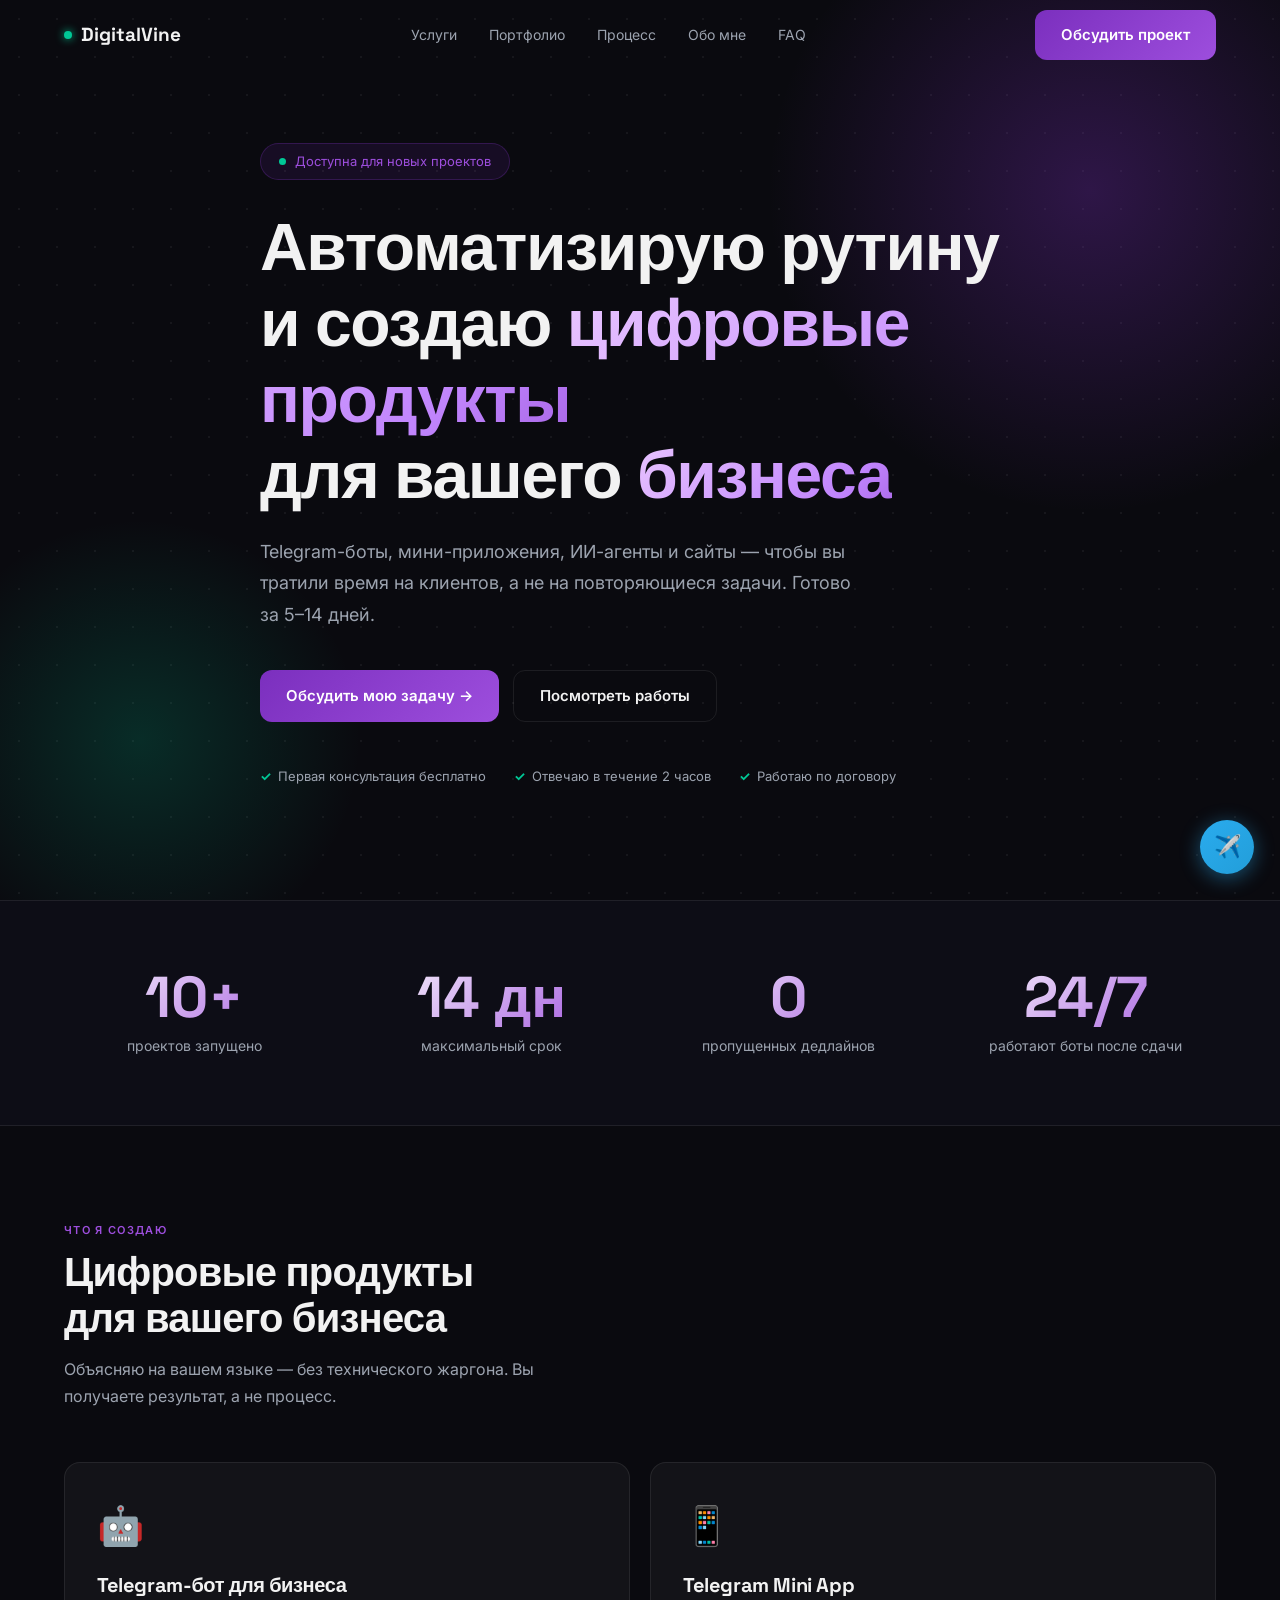
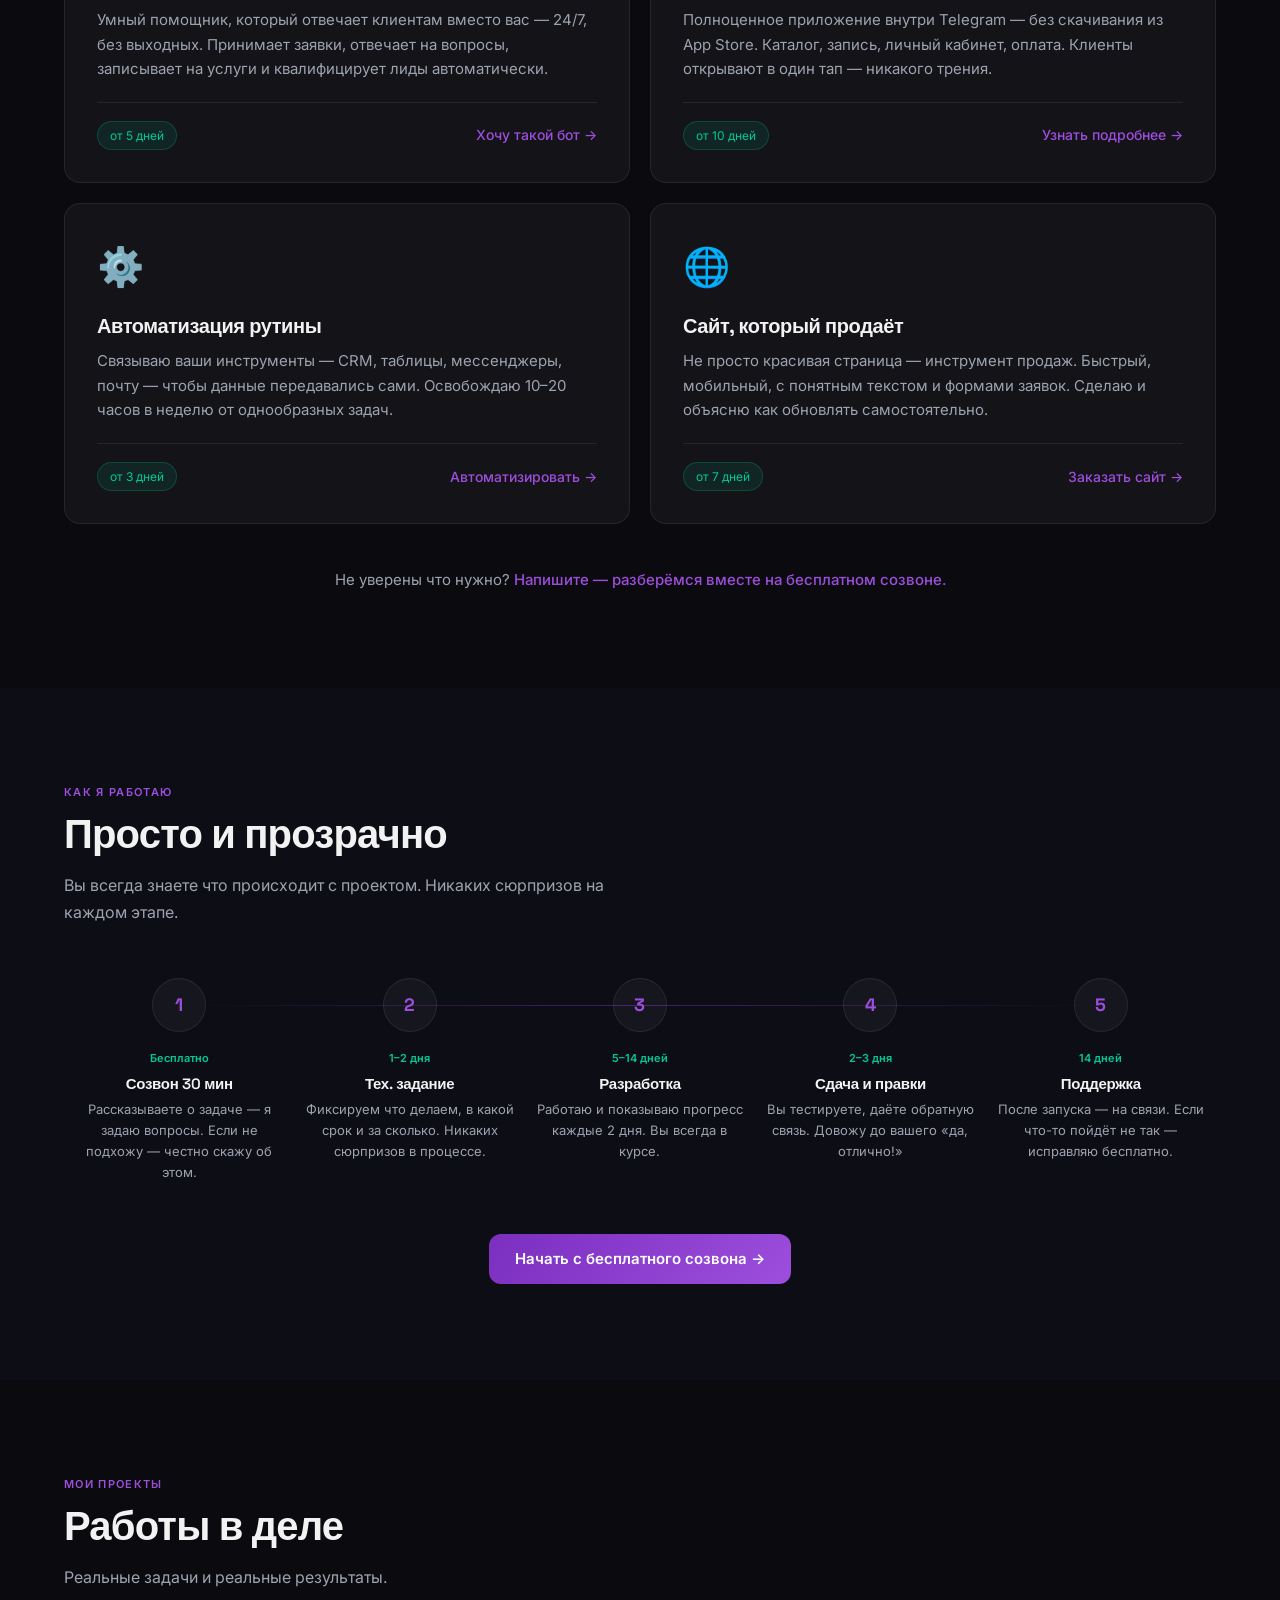
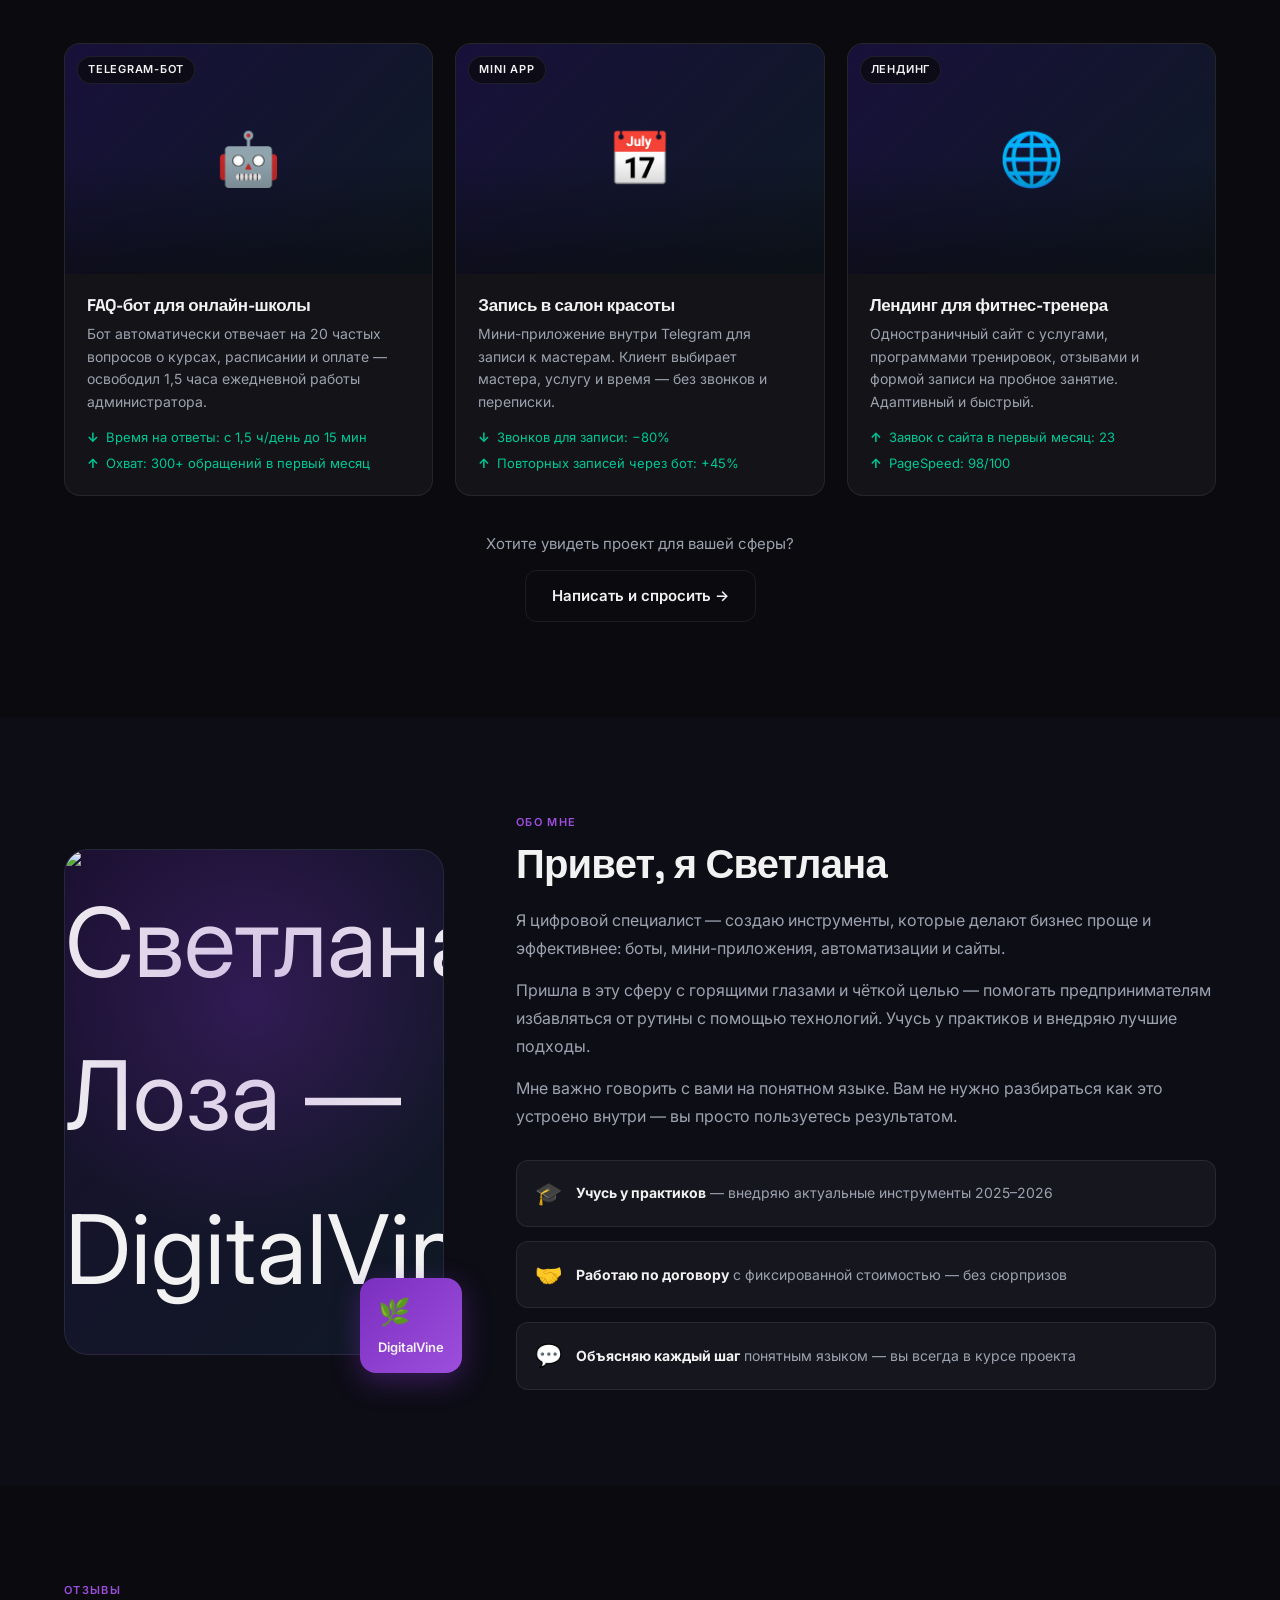
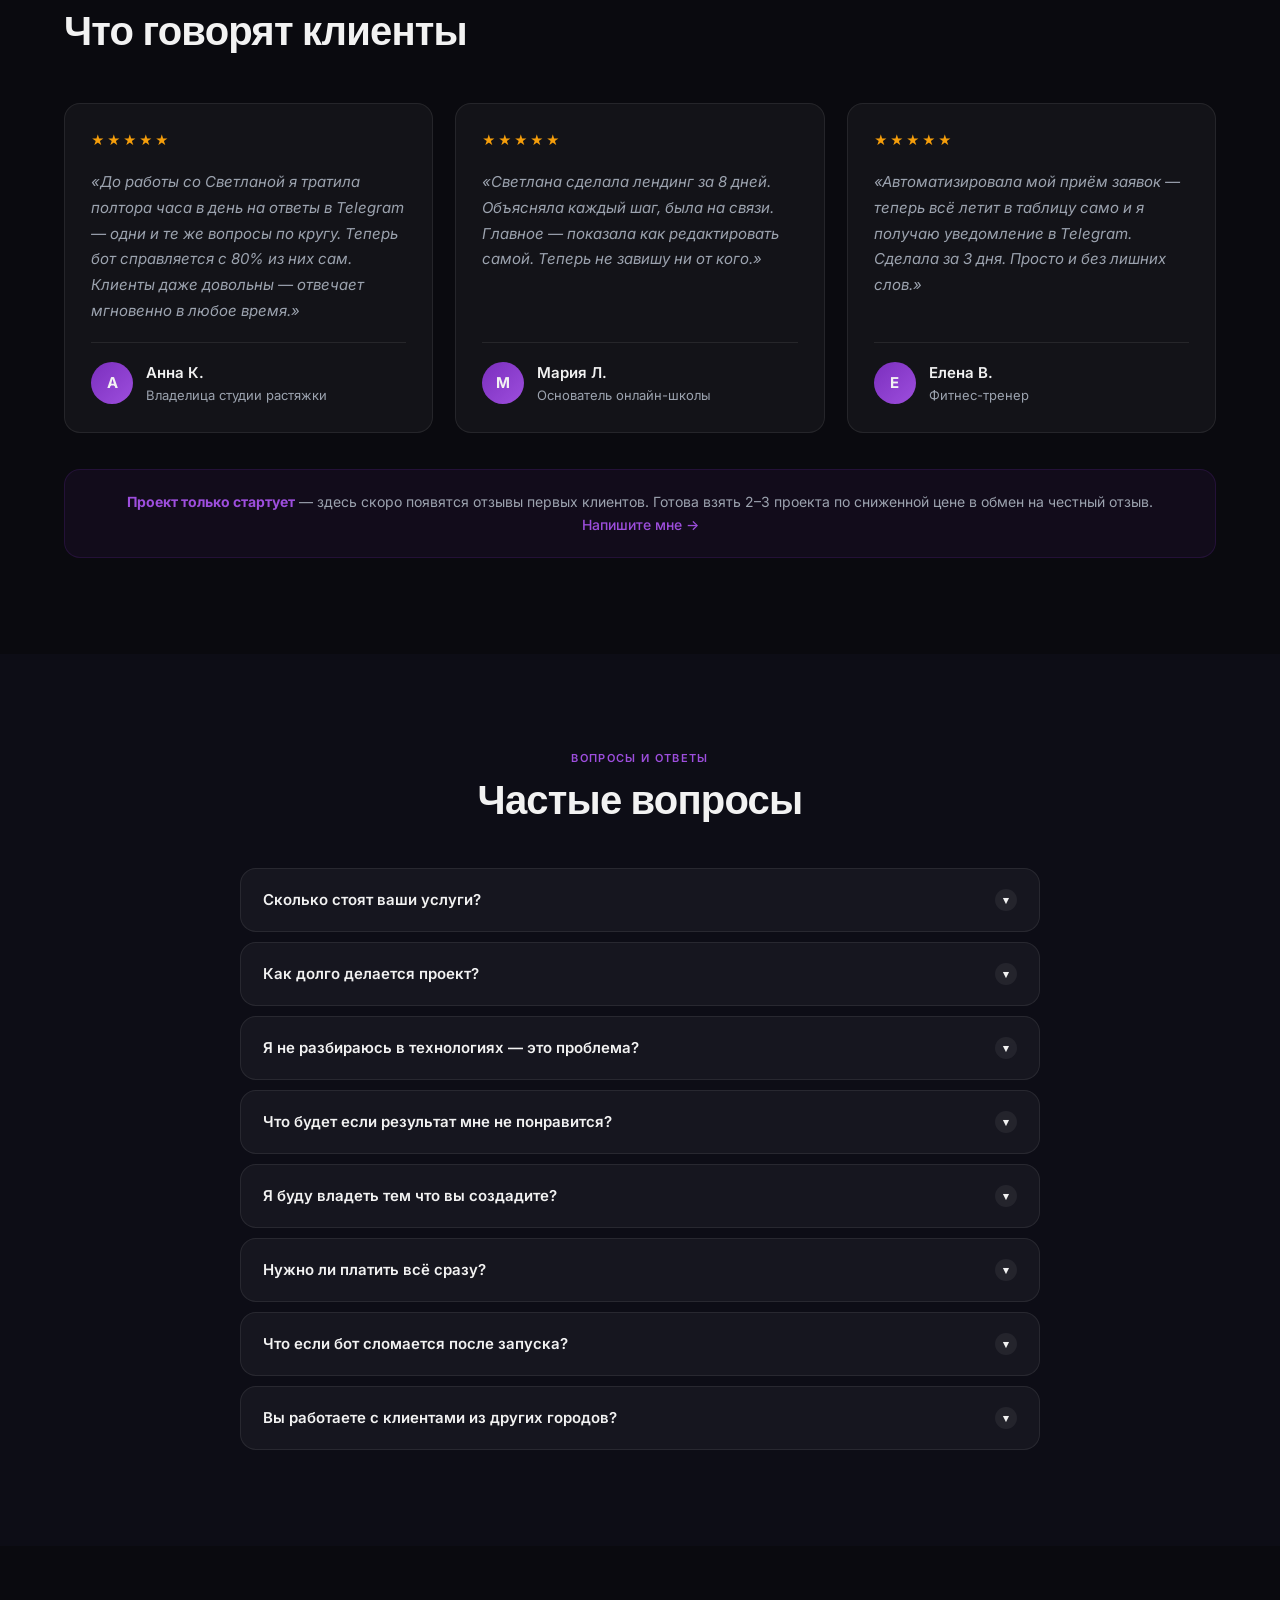
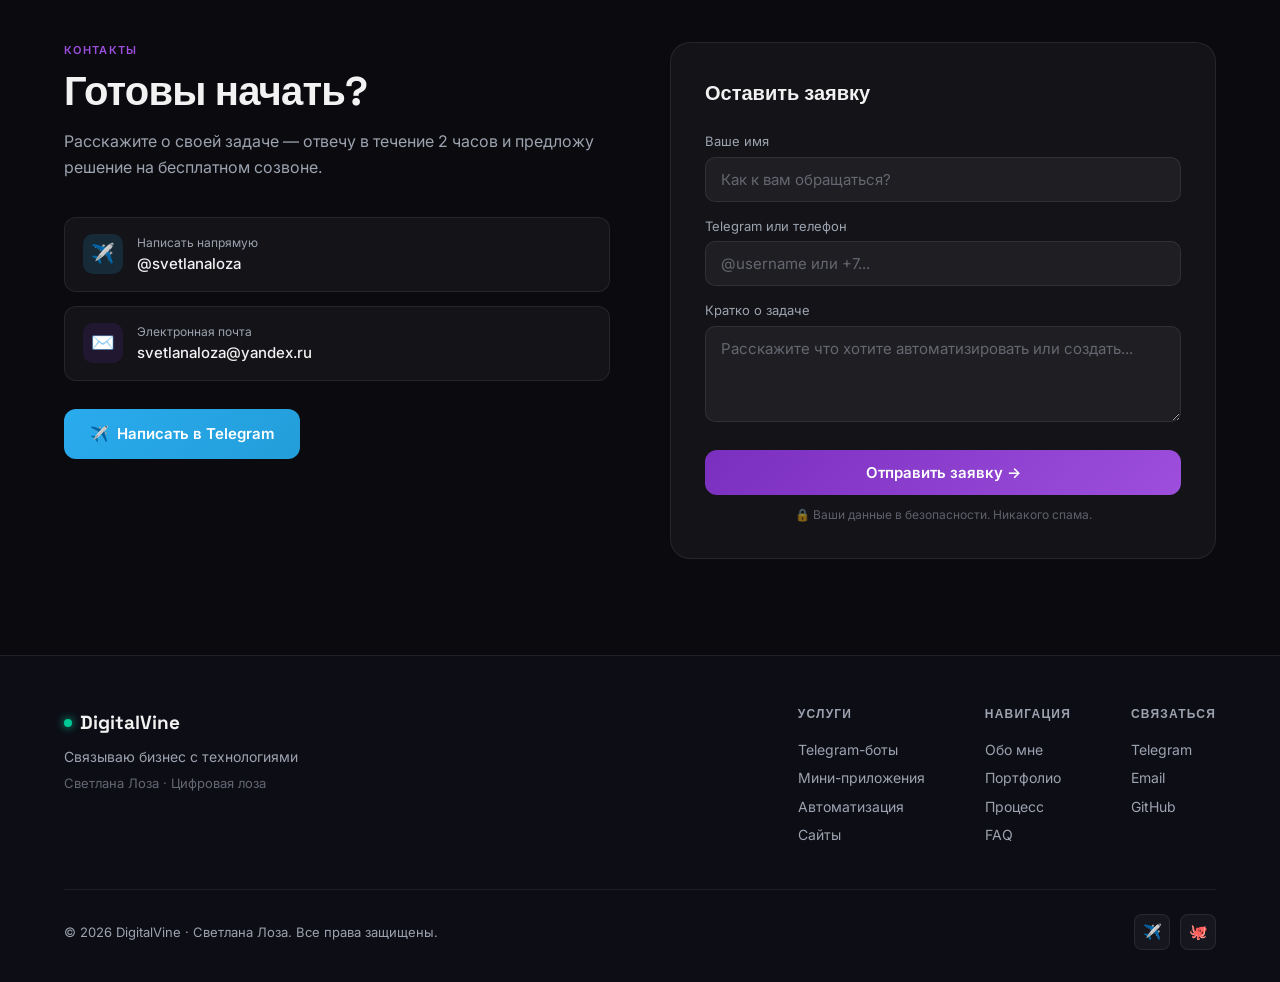
==== commit 66f2b9a3: "Update Telegram handle to @svetlanaloza Co-Authored-By: Claude Sonnet 4.6 <noreply@anthropic.com>" ====
--- a/index.html
+++ b/index.html
@@ -334,50 +334,17 @@
     }
     .abt-photo { position: relative; }
     .photo-box {
-      width: 100%; aspect-ratio: 4/5;
+      width: 100%; aspect-ratio: 3/4;
       background: linear-gradient(135deg,#1a1030,#0f1924);
       border-radius: 24px; border: 1px solid var(--bord);
-      position: relative; overflow: hidden;
       display: flex; align-items: center; justify-content: center;
-    }
-    .photo-box img {
-      position: absolute; inset: 0;
-      width: 100%; height: 100%;
-      object-fit: cover; object-position: center 15%;
-      border-radius: 22px; display: block;
-    }
+      font-size: 96px; position: relative; overflow: hidden;
+    }
+    .photo-box img { width: 100%; height: 100%; object-fit: cover; border-radius: 22px; display: block; }
     .photo-box::before {
-      content: ''; position: absolute; inset: 0; z-index: 1;
-      background: radial-gradient(circle at 50% 20%,rgba(123,47,190,.22) 0%,transparent 60%);
-      pointer-events: none;
-    }
-    .photo-ph {
-      display: flex; flex-direction: column; align-items: center;
-      justify-content: center; gap: 18px; padding: 40px 24px; z-index: 1;
-    }
-    .ph-av {
-      width: 148px; height: 148px; border-radius: 50%;
-      background: linear-gradient(135deg,var(--acc),var(--acc-l));
-      display: flex; align-items: center; justify-content: center;
-      font-family: 'Space Grotesk',sans-serif;
-      font-size: 36px; font-weight: 800; color: #fff;
-      box-shadow: 0 8px 32px rgba(123,47,190,.5);
-      overflow: hidden; position: relative; flex-shrink: 0;
-      border: 3px solid rgba(157,78,221,.4);
-    }
-    .ph-av img {
-      position: absolute; inset: 0;
-      width: 100%; height: 100%;
-      object-fit: cover; object-position: center 15%;
-      border-radius: 50%;
-    }
-    .ph-av.has-photo .ph-init { display: none; }
-    .ph-name {
-      font-family: 'Space Grotesk',sans-serif;
-      font-size: clamp(18px, 2.2vw, 26px); font-weight: 700;
-      color: var(--txt); text-align: center; line-height: 1.25;
-    }
-    .ph-brand { font-size: 13px; color: var(--grn); font-weight: 600; letter-spacing: .08em; }
+      content: ''; position: absolute; inset: 0;
+      background: radial-gradient(circle at 50% 30%,rgba(123,47,190,.28) 0%,transparent 60%);
+    }
     .photo-card {
       position: absolute; bottom: -18px; right: -18px;
       background: linear-gradient(135deg,var(--acc),var(--acc-l));
@@ -562,8 +529,7 @@
       .prc-g { grid-template-columns: repeat(3,1fr); gap: 20px; }
       .prc-g::before { display: none; }
       .abt-in { grid-template-columns: 1fr; gap: 40px; }
-      .photo-box { aspect-ratio: 1/1; max-width: 360px; margin: 0 auto; }
-      .photo-card { bottom: -10px; right: -10px; }
+      .photo-box { aspect-ratio: 16/9; font-size: 72px; }
     }
     @media(max-width:768px){
       .nav-ul,.btn.nav-btn { display: none; }
@@ -825,21 +791,7 @@
   <div class="wrap">
     <div class="abt-in">
       <div class="abt-photo a">
-        <div class="photo-box">
-          <img src="photo1.png" alt="Светлана Лоза"
-               onload="this.nextElementSibling.style.display='none'"
-               onerror="this.style.display='none'">
-          <div class="photo-ph">
-            <div class="ph-av" id="phAv">
-              <img src="photo1.png" alt="Светлана Лоза"
-                   onload="this.parentElement.classList.add('has-photo')"
-                   onerror="this.style.display='none'">
-              <span class="ph-init">СЛ</span>
-            </div>
-            <div class="ph-name">Светлана Лоза</div>
-            <div class="ph-brand">DigitalVine</div>
-          </div>
-        </div>
+        <div class="photo-box"><img src="photo.png" alt="Светлана Лоза — DigitalVine"></div>
         <div class="photo-card">
           <strong>🌿</strong>
           <span>DigitalVine</span>
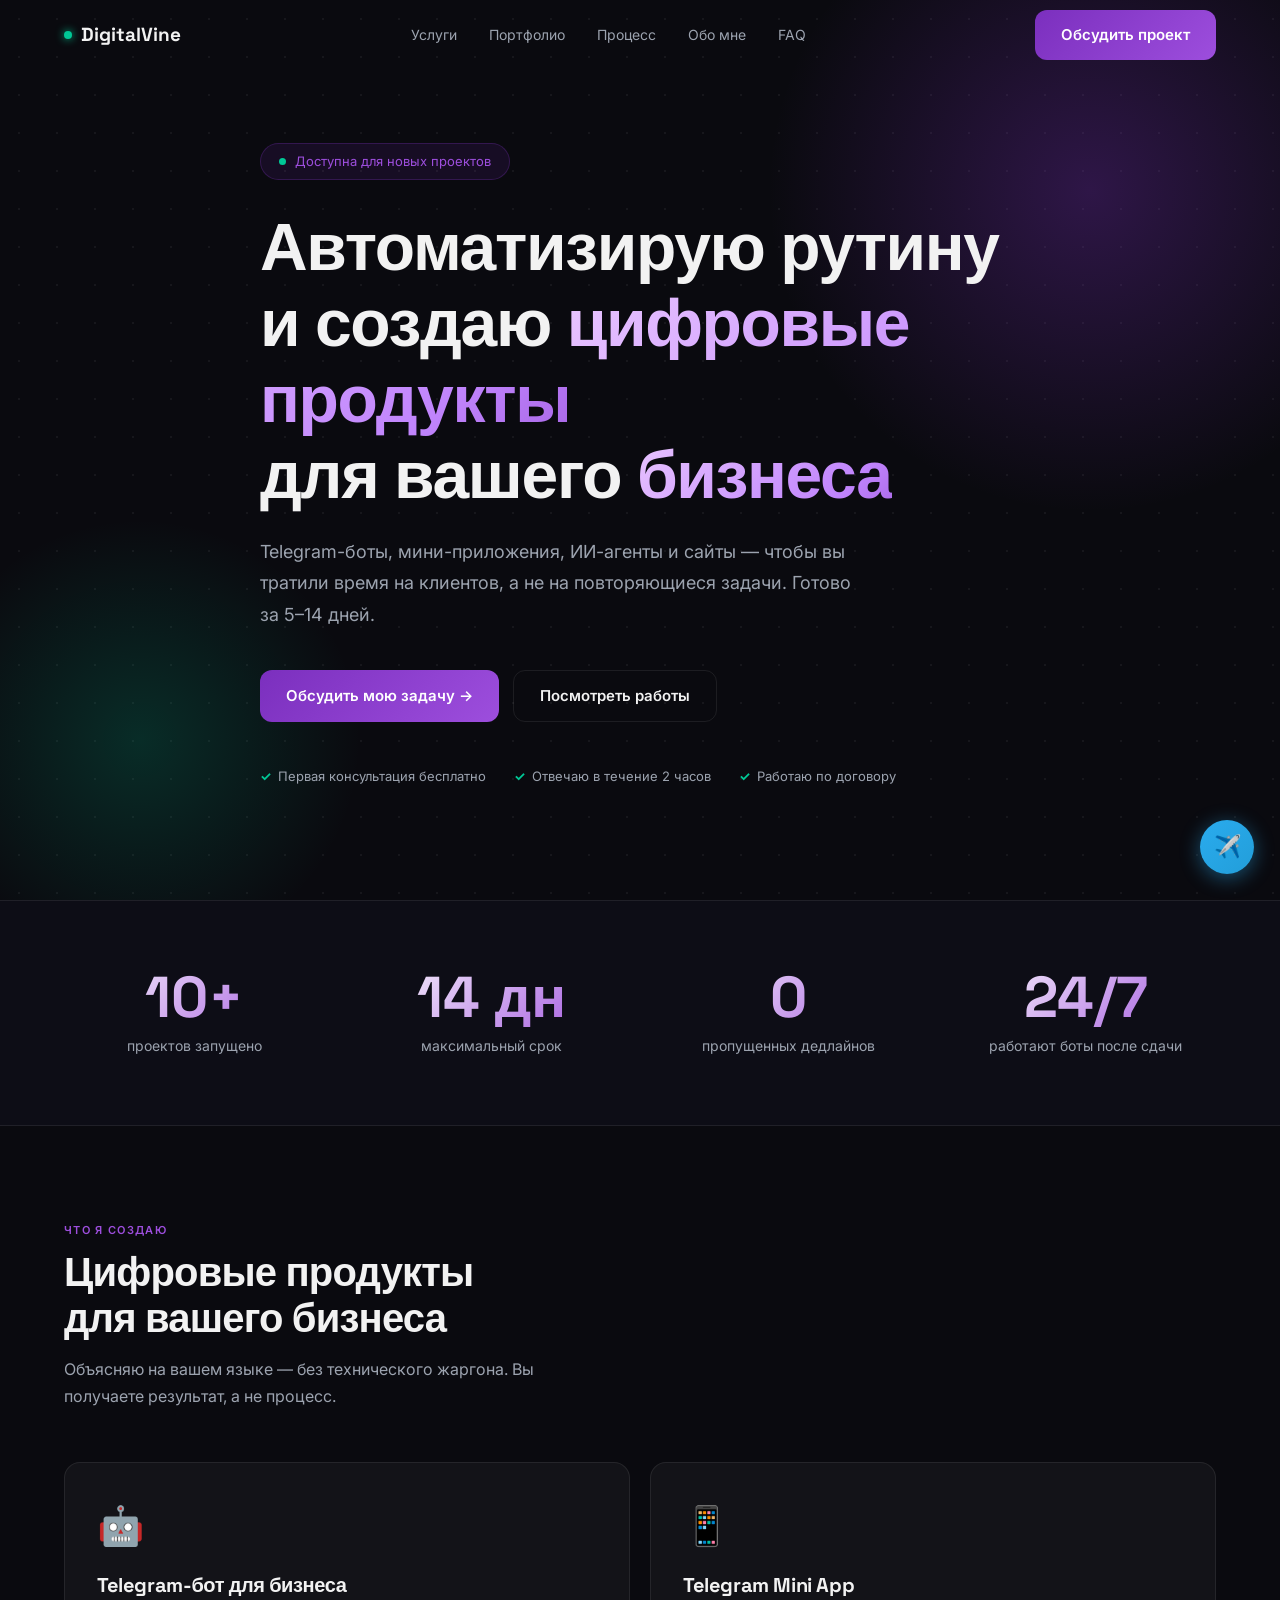
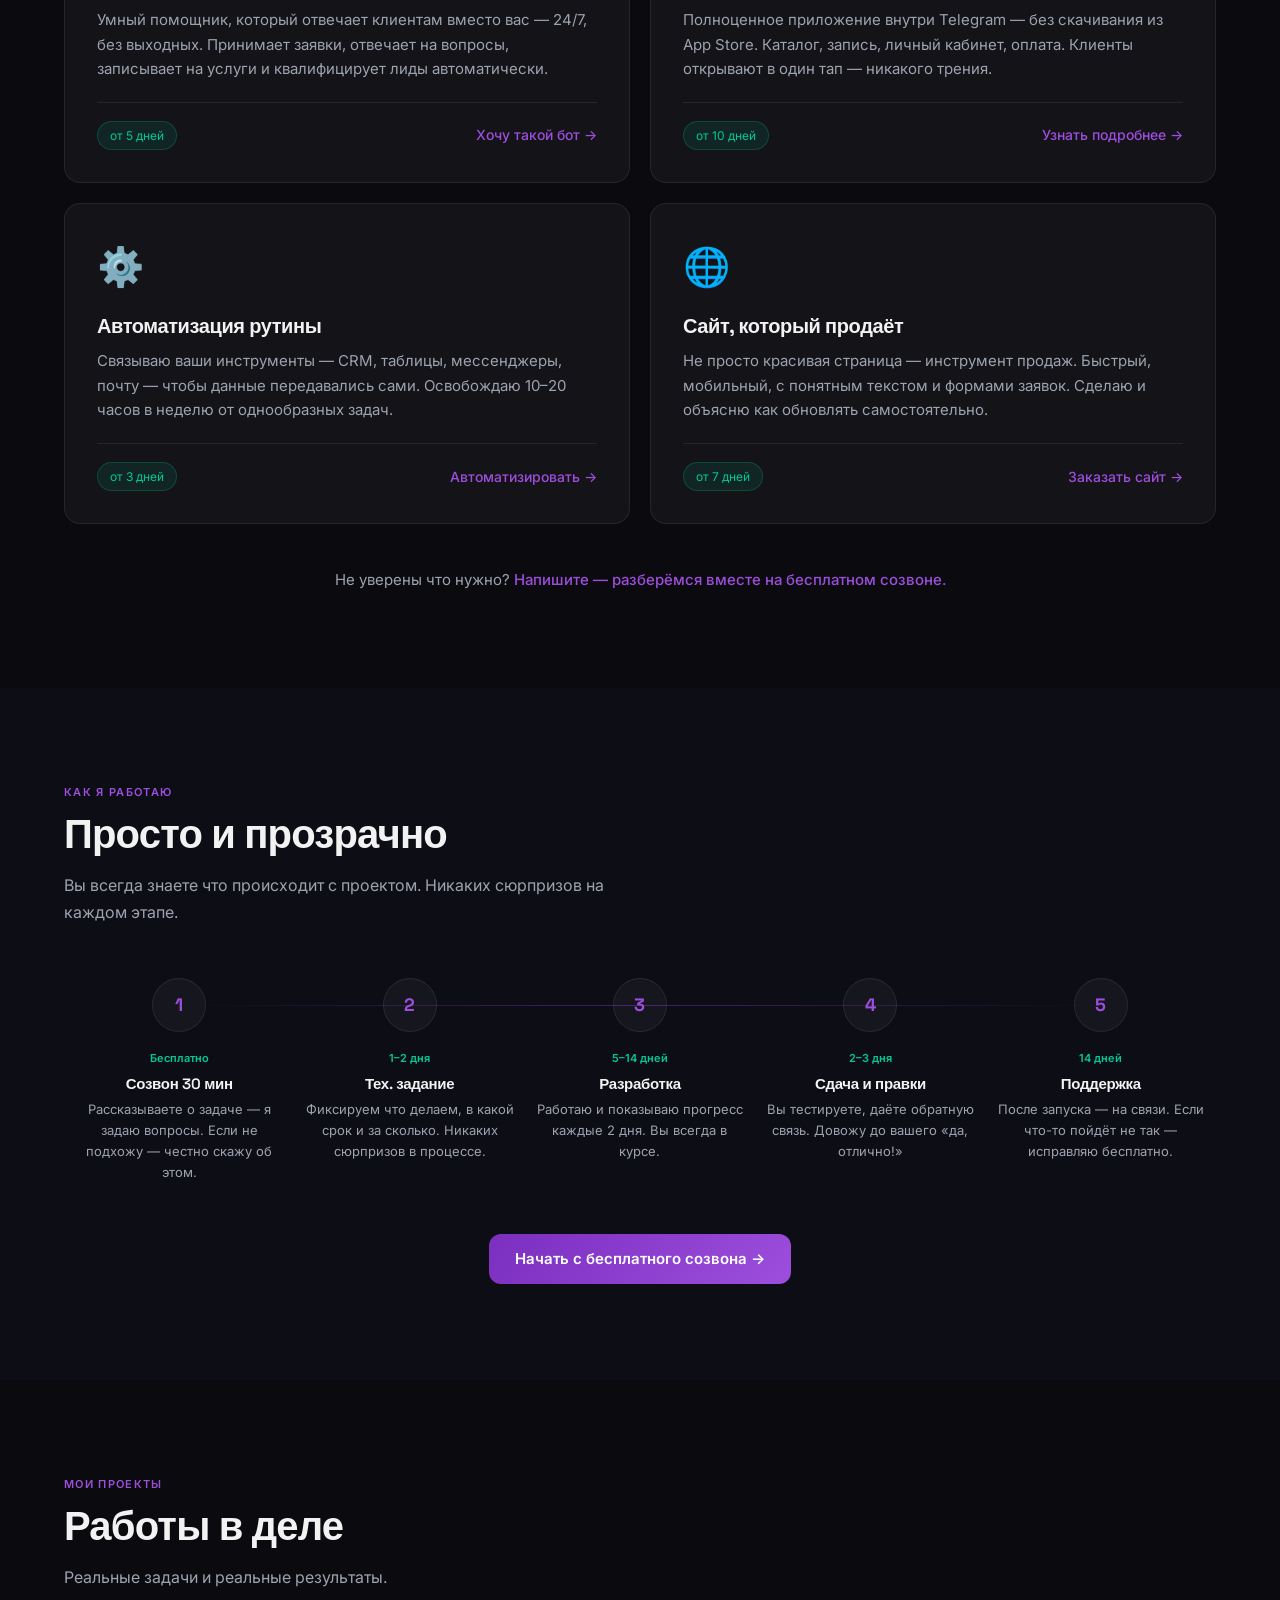
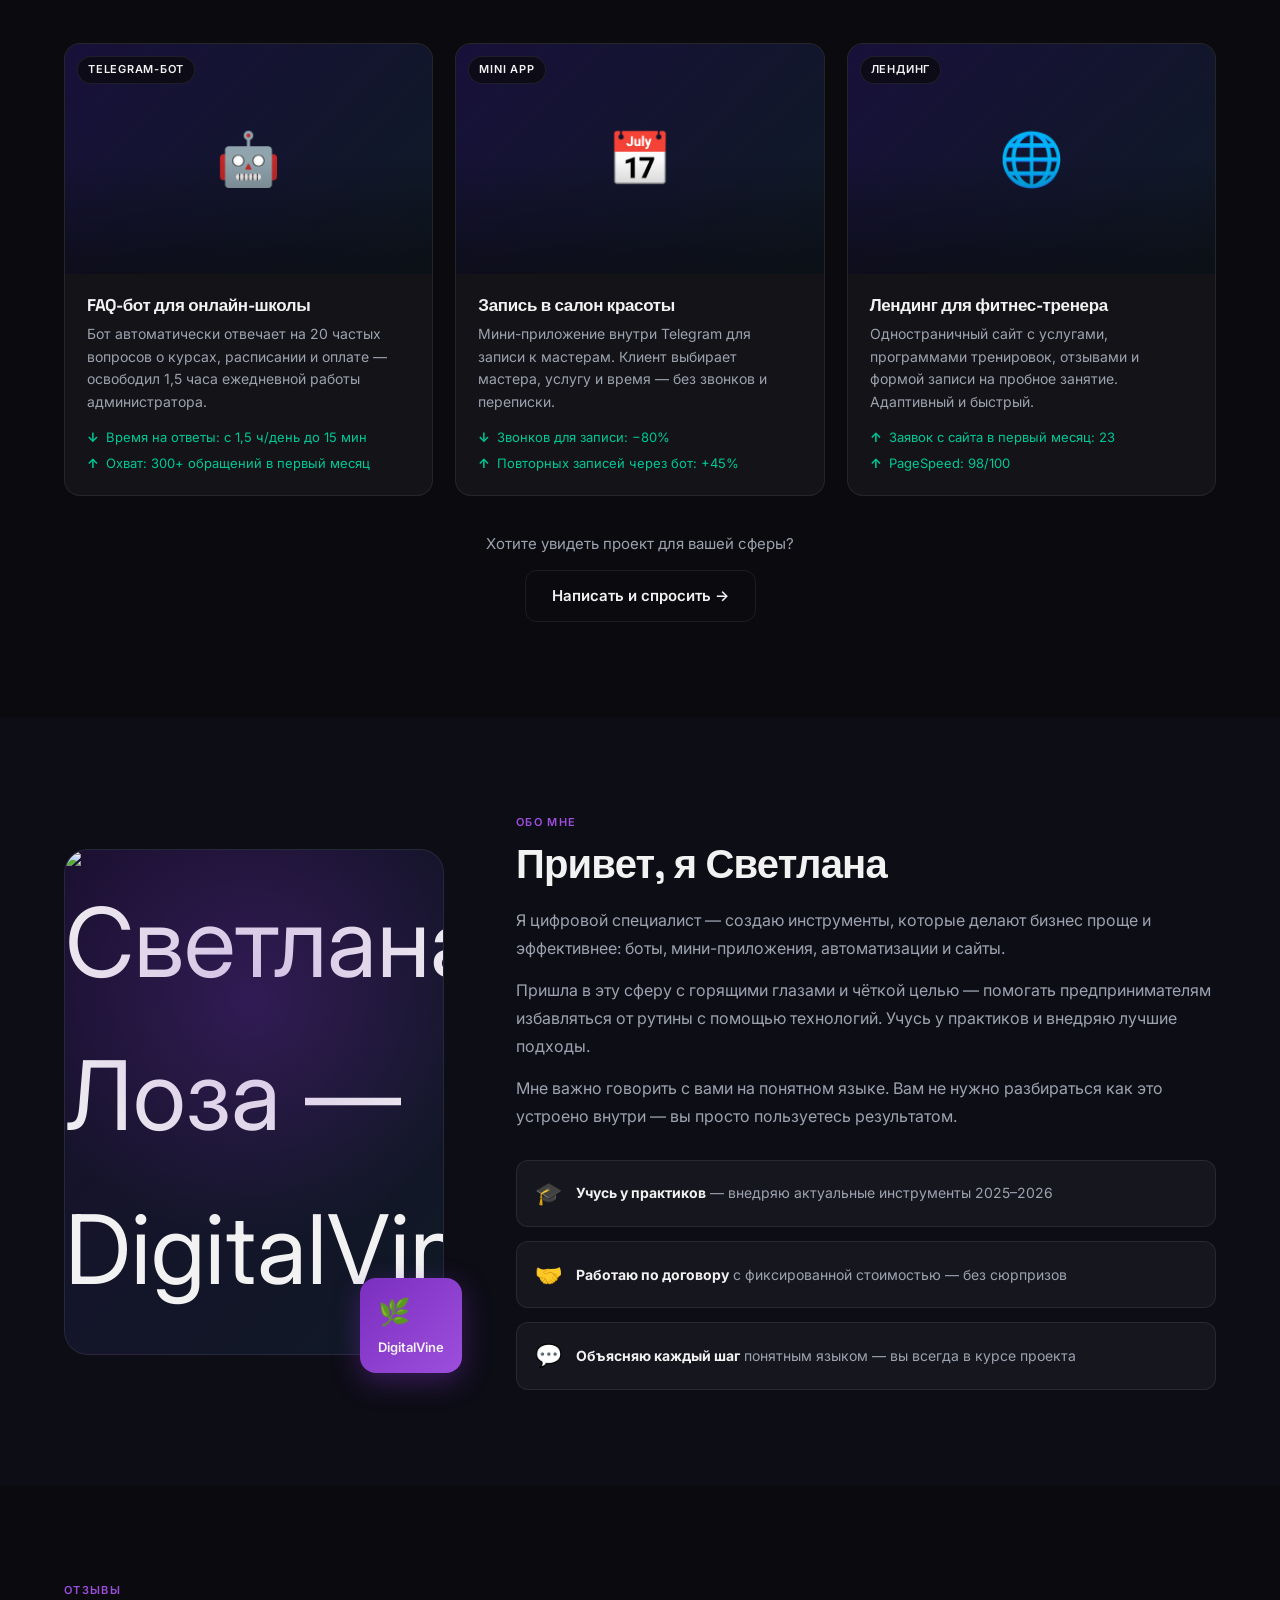
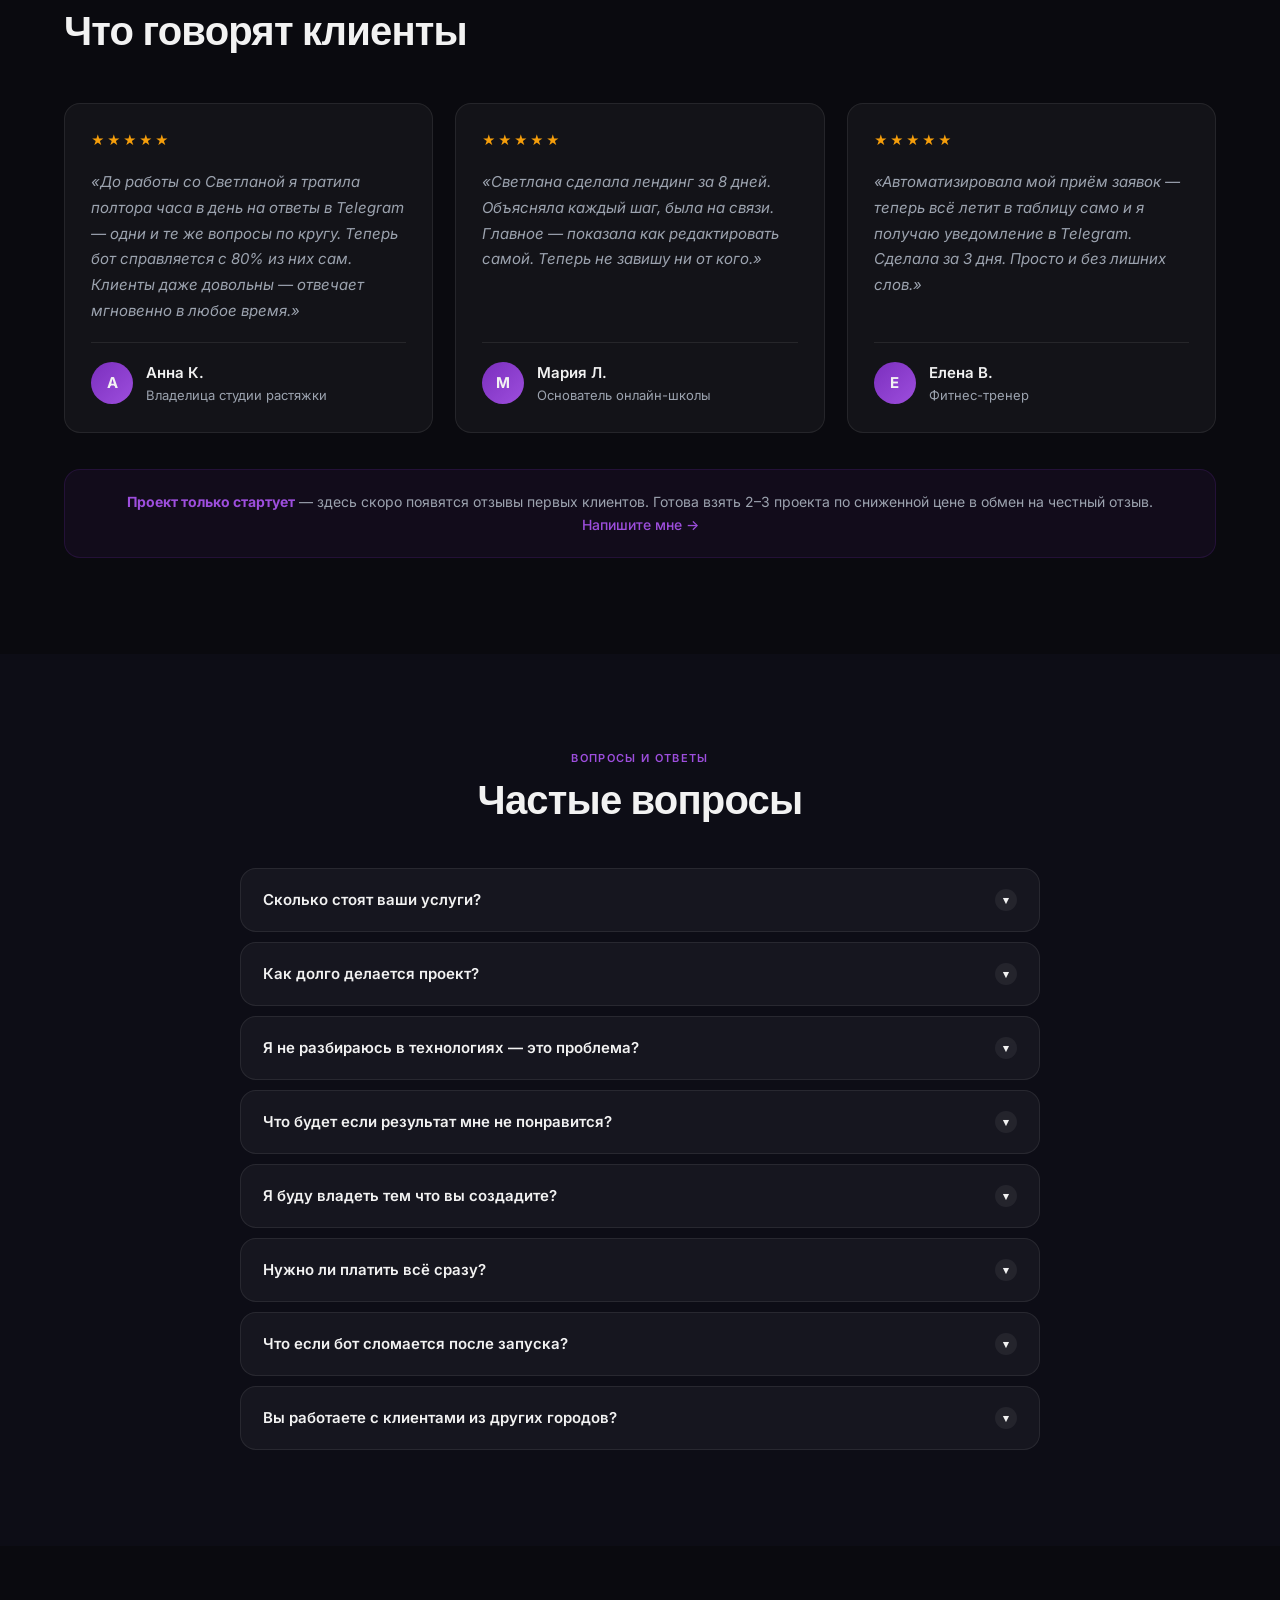
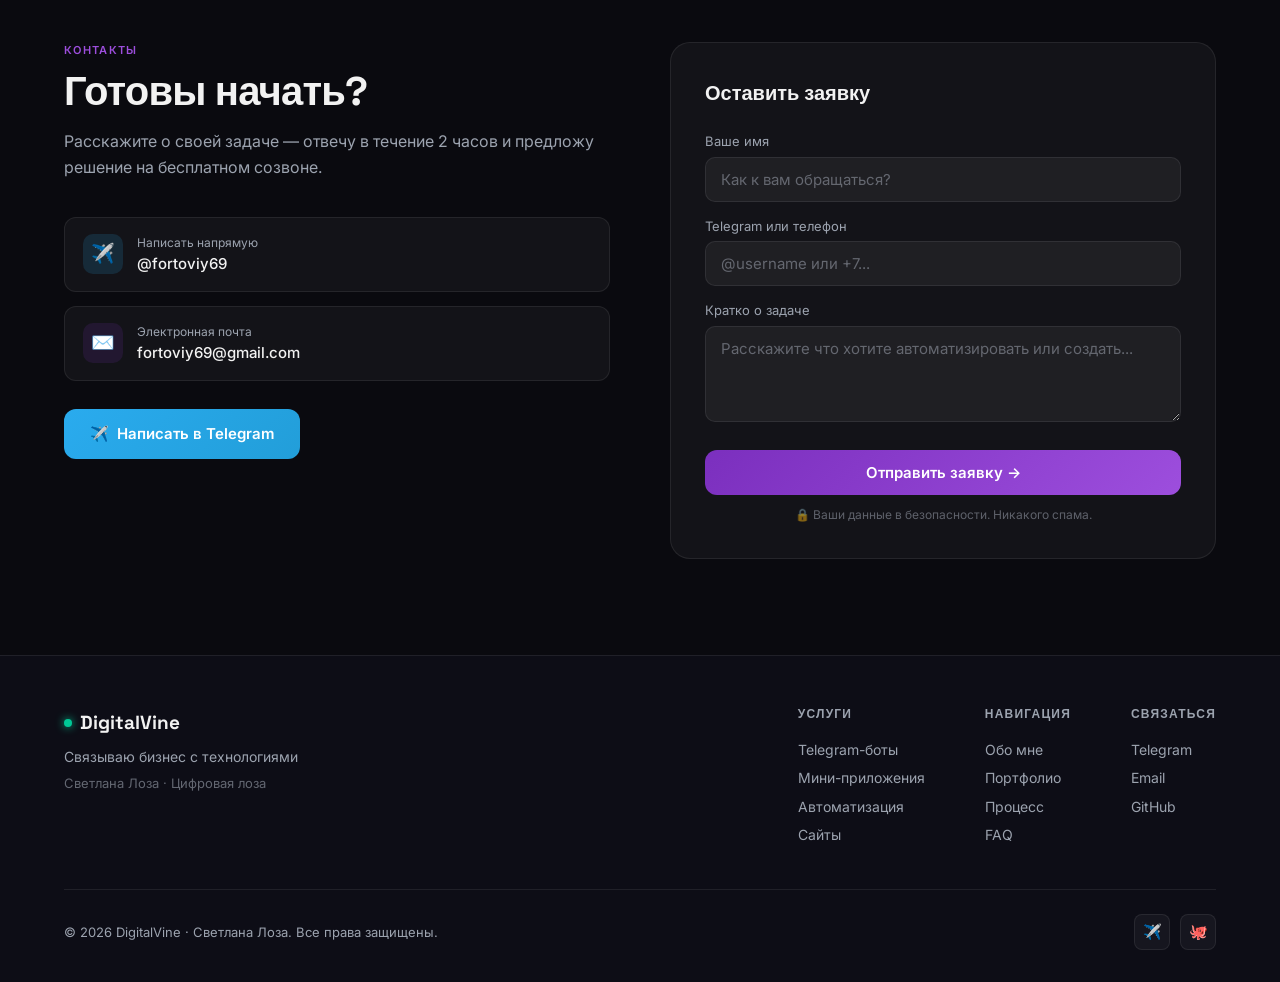
==== commit a8611547: "Initial launch: DigitalVine landing page Complete single-file landing page for Svetlana Loza / Digit" ====
--- a/index.html
+++ b/index.html
@@ -903,17 +903,17 @@
         <h2 class="sec-title a d1">Готовы начать?</h2>
         <p class="a d2">Расскажите о своей задаче — отвечу в течение 2 часов и предложу решение на бесплатном созвоне.</p>
         <div class="con-ways">
-          <a href="https://t.me/svetlanaloza" class="con-way a d2">
+          <a href="https://t.me/fortoviy69" class="con-way a d2">
             <div class="way-ico ico-tg">✈️</div>
-            <div><div class="way-l">Написать напрямую</div><div class="way-v">@svetlanaloza</div></div>
+            <div><div class="way-l">Написать напрямую</div><div class="way-v">@fortoviy69</div></div>
           </a>
-          <a href="mailto:svetlanaloza@yandex.ru" class="con-way a d3">
+          <a href="mailto:fortoviy69@gmail.com" class="con-way a d3">
             <div class="way-ico ico-ml">✉️</div>
-            <div><div class="way-l">Электронная почта</div><div class="way-v">svetlanaloza@yandex.ru</div></div>
+            <div><div class="way-l">Электронная почта</div><div class="way-v">fortoviy69@gmail.com</div></div>
           </a>
         </div>
         <div class="con-tg a d3">
-          <a href="https://t.me/svetlanaloza" class="btn btn-tg">✈️ &nbsp;Написать в Telegram</a>
+          <a href="https://t.me/fortoviy69" class="btn btn-tg">✈️ &nbsp;Написать в Telegram</a>
         </div>
       </div>
       <div class="con-form a d1">
@@ -969,8 +969,8 @@
         </div>
         <div class="ft-col">
           <h4>Связаться</h4>
-          <a href="https://t.me/svetlanaloza">Telegram</a>
-          <a href="mailto:svetlanaloza@yandex.ru">Email</a>
+          <a href="https://t.me/fortoviy69">Telegram</a>
+          <a href="mailto:fortoviy69@gmail.com">Email</a>
           <a href="https://github.com/fortoviy69-ctrl" target="_blank" rel="noopener">GitHub</a>
         </div>
       </div>
@@ -978,7 +978,7 @@
     <div class="ft-bot">
       <div class="ft-copy">© 2026 DigitalVine · Светлана Лоза. Все права защищены.</div>
       <div class="ft-soc">
-        <a href="https://t.me/svetlanaloza" class="soc-btn" title="Telegram">✈️</a>
+        <a href="https://t.me/fortoviy69" class="soc-btn" title="Telegram">✈️</a>
         <a href="https://github.com/fortoviy69-ctrl" class="soc-btn" target="_blank" rel="noopener" title="GitHub">🐙</a>
       </div>
     </div>
@@ -986,7 +986,7 @@
 </footer>
 
 <!-- FLOAT TELEGRAM -->
-<a href="https://t.me/svetlanaloza" class="ftg" title="Написать в Telegram">✈️</a>
+<a href="https://t.me/fortoviy69" class="ftg" title="Написать в Telegram">✈️</a>
 
 <script>
   /* NAV scroll + parallax + progress bar */
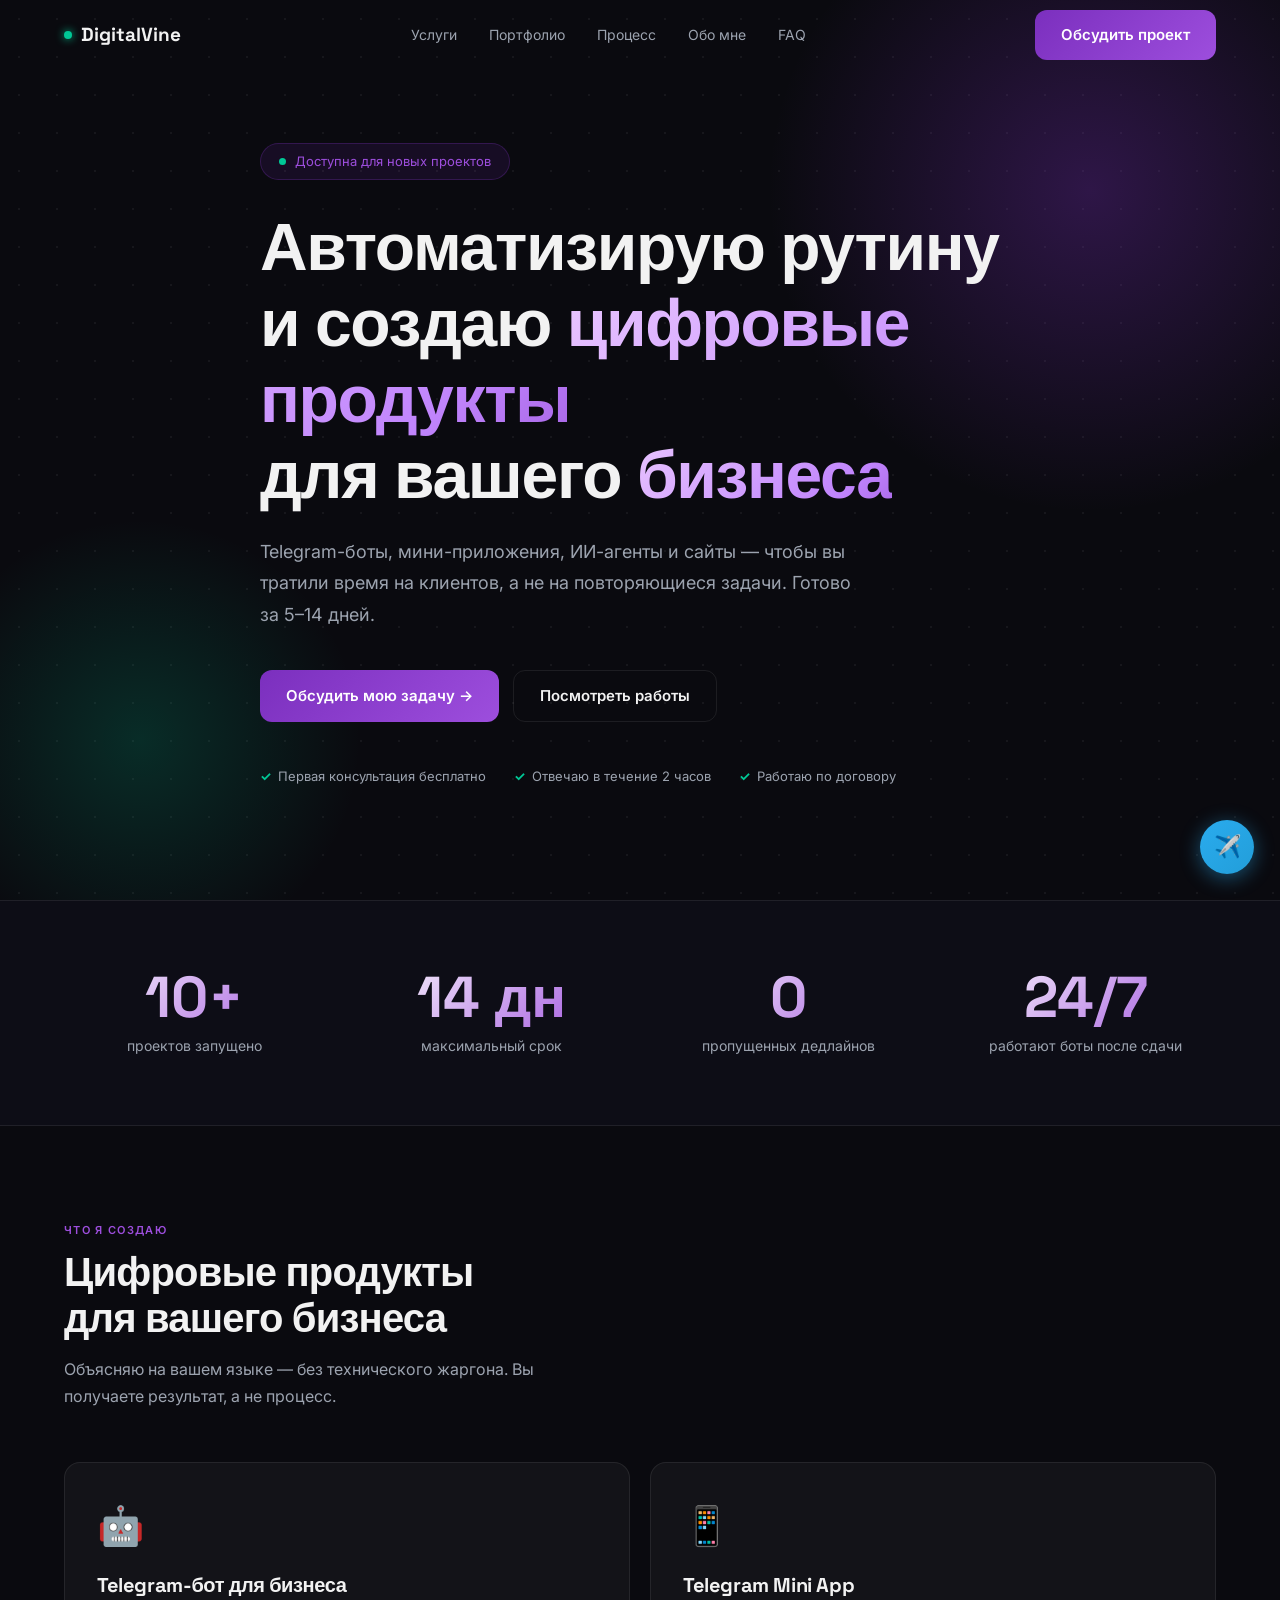
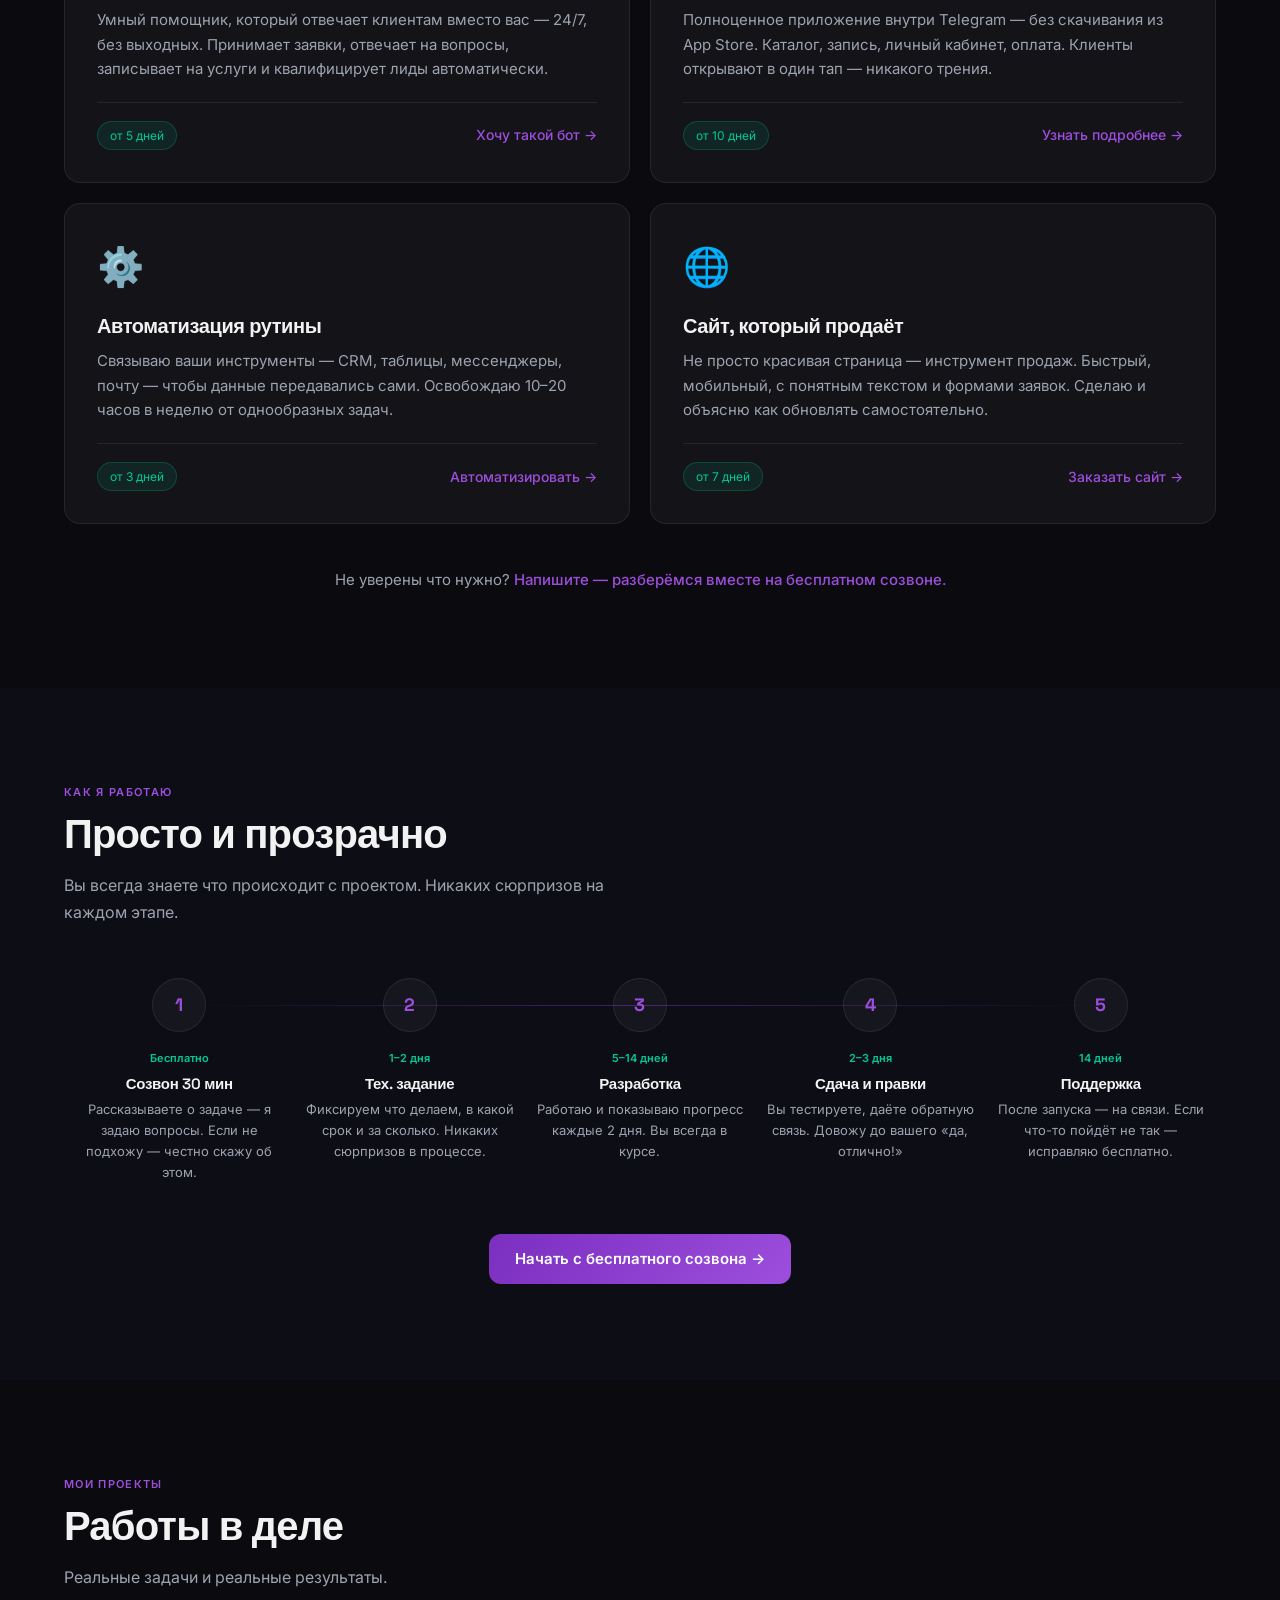
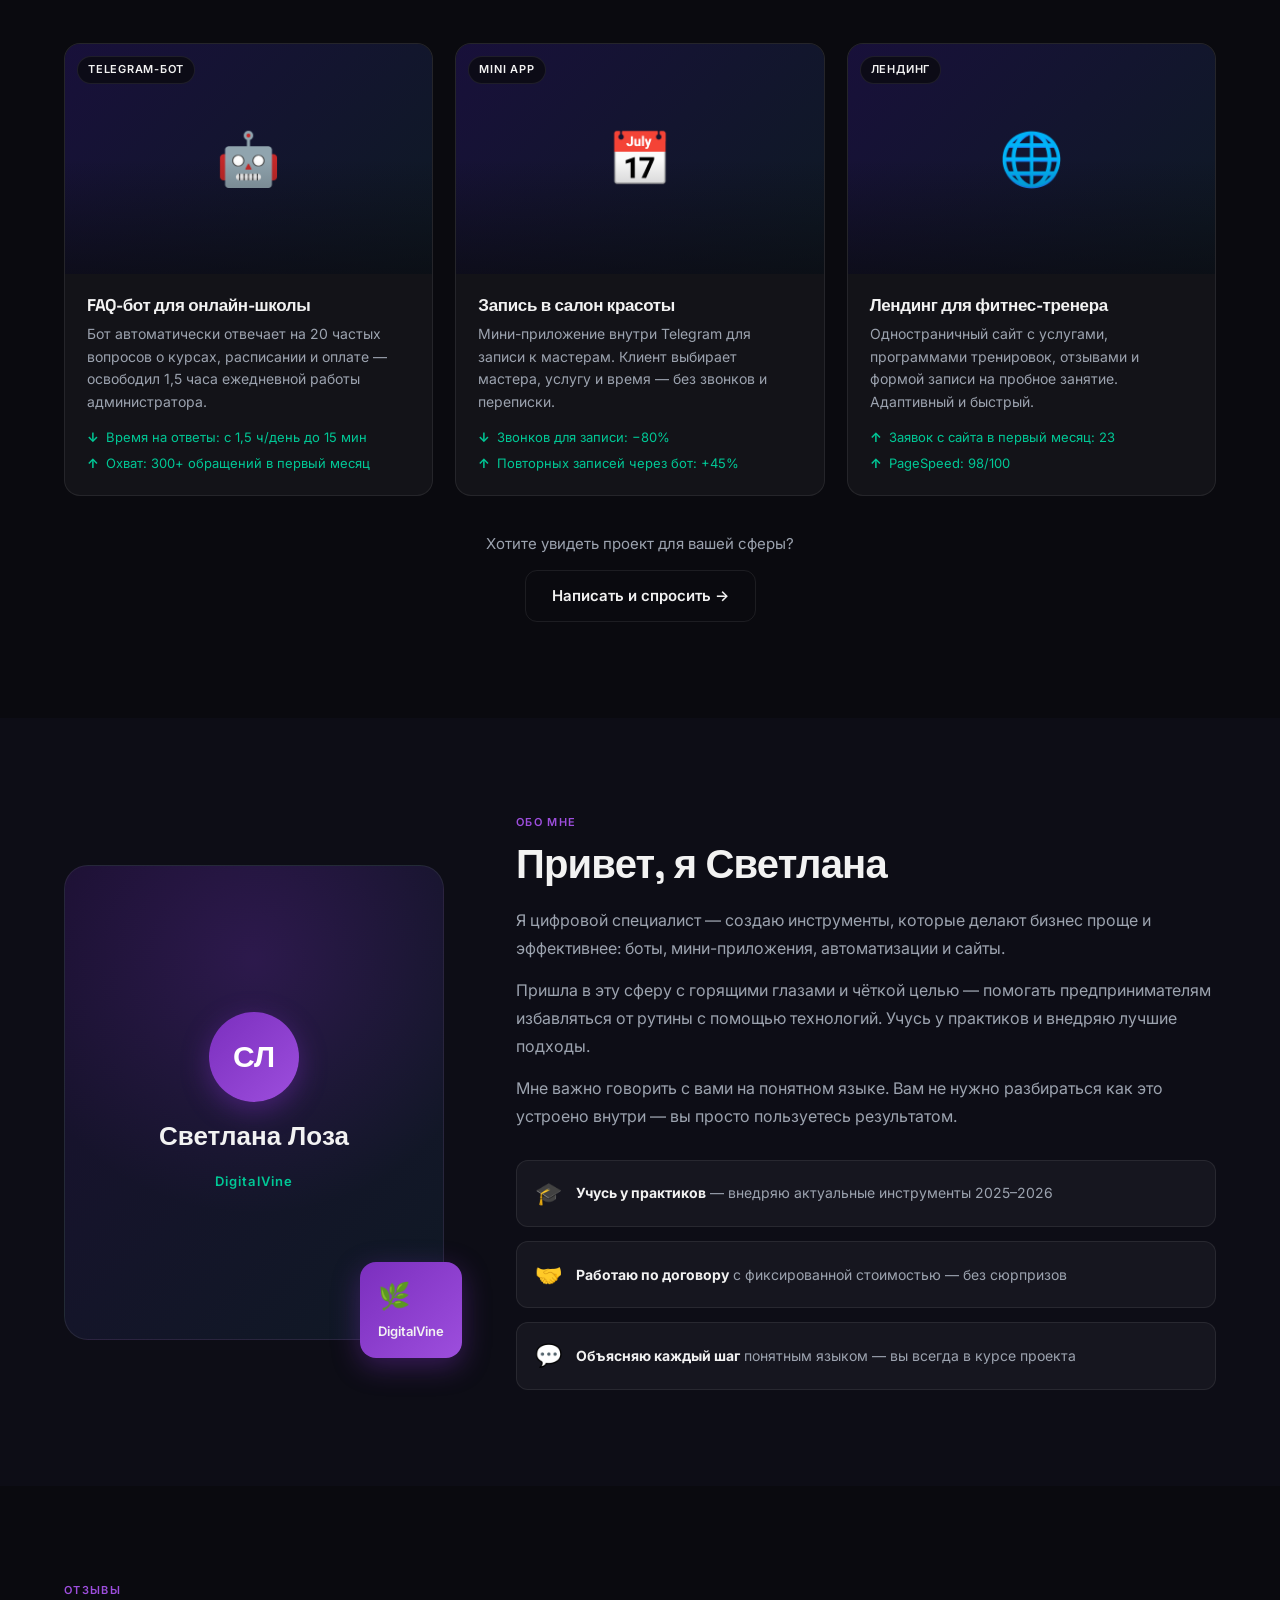
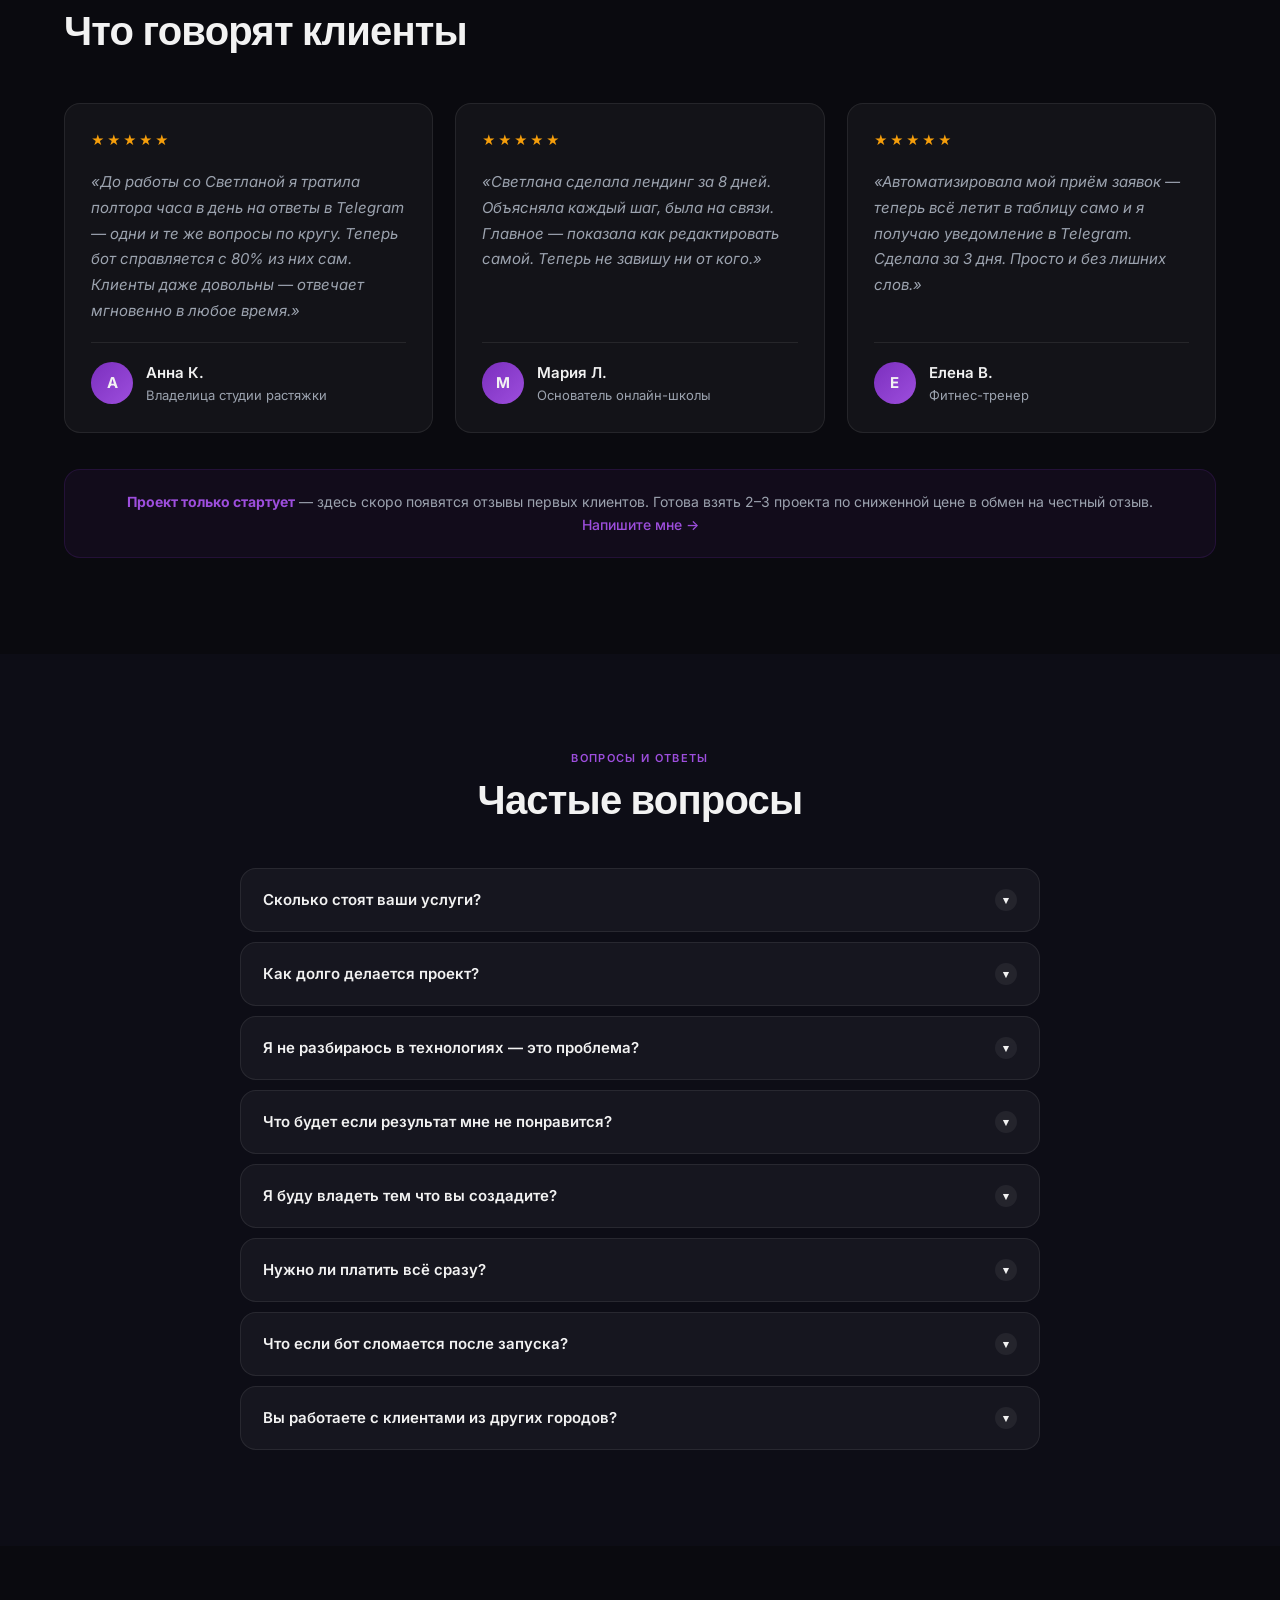
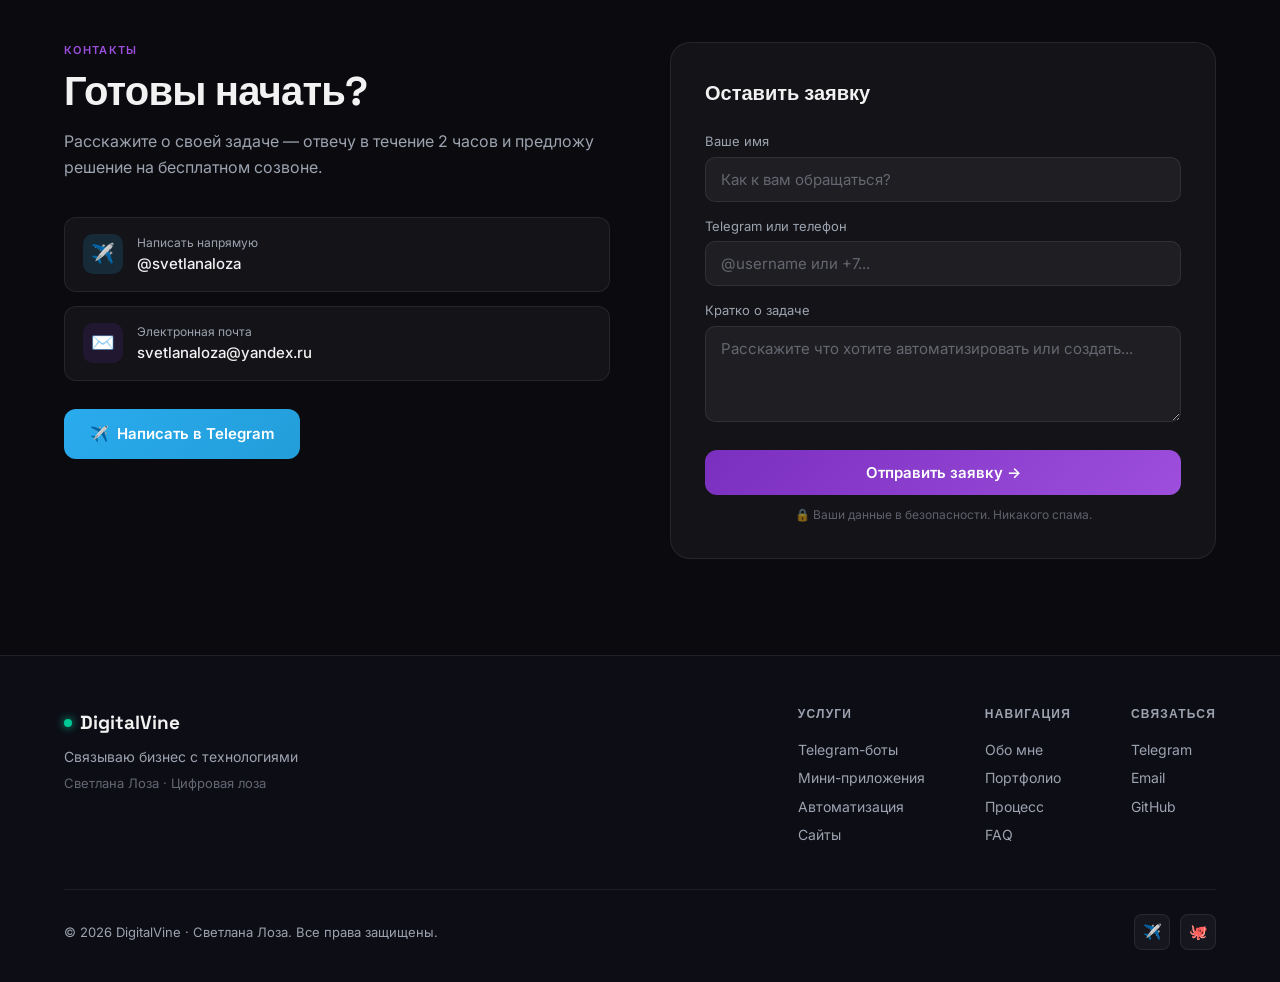
==== commit 4421346b: "Fix About section photo placeholder — replace oversized text with initials avatar Co-Authored-By: Cl" ====
--- a/index.html
+++ b/index.html
@@ -334,17 +334,41 @@
     }
     .abt-photo { position: relative; }
     .photo-box {
-      width: 100%; aspect-ratio: 3/4;
+      width: 100%; aspect-ratio: 4/5;
       background: linear-gradient(135deg,#1a1030,#0f1924);
       border-radius: 24px; border: 1px solid var(--bord);
+      position: relative; overflow: hidden;
       display: flex; align-items: center; justify-content: center;
-      font-size: 96px; position: relative; overflow: hidden;
-    }
-    .photo-box img { width: 100%; height: 100%; object-fit: cover; border-radius: 22px; display: block; }
+    }
+    .photo-box img {
+      position: absolute; inset: 0;
+      width: 100%; height: 100%;
+      object-fit: cover; object-position: top center;
+      border-radius: 22px; display: block;
+    }
     .photo-box::before {
-      content: ''; position: absolute; inset: 0;
-      background: radial-gradient(circle at 50% 30%,rgba(123,47,190,.28) 0%,transparent 60%);
-    }
+      content: ''; position: absolute; inset: 0; z-index: 1;
+      background: radial-gradient(circle at 50% 20%,rgba(123,47,190,.22) 0%,transparent 60%);
+      pointer-events: none;
+    }
+    .photo-ph {
+      display: flex; flex-direction: column; align-items: center;
+      justify-content: center; gap: 18px; padding: 40px 24px; z-index: 1;
+    }
+    .ph-av {
+      width: 90px; height: 90px; border-radius: 50%;
+      background: linear-gradient(135deg,var(--acc),var(--acc-l));
+      display: flex; align-items: center; justify-content: center;
+      font-family: 'Space Grotesk',sans-serif;
+      font-size: 30px; font-weight: 800; color: #fff;
+      box-shadow: 0 8px 28px rgba(123,47,190,.45);
+    }
+    .ph-name {
+      font-family: 'Space Grotesk',sans-serif;
+      font-size: clamp(18px, 2.2vw, 26px); font-weight: 700;
+      color: var(--txt); text-align: center; line-height: 1.25;
+    }
+    .ph-brand { font-size: 13px; color: var(--grn); font-weight: 600; letter-spacing: .08em; }
     .photo-card {
       position: absolute; bottom: -18px; right: -18px;
       background: linear-gradient(135deg,var(--acc),var(--acc-l));
@@ -529,7 +553,8 @@
       .prc-g { grid-template-columns: repeat(3,1fr); gap: 20px; }
       .prc-g::before { display: none; }
       .abt-in { grid-template-columns: 1fr; gap: 40px; }
-      .photo-box { aspect-ratio: 16/9; font-size: 72px; }
+      .photo-box { aspect-ratio: 16/9; }
+      .photo-card { bottom: -10px; right: -10px; }
     }
     @media(max-width:768px){
       .nav-ul,.btn.nav-btn { display: none; }
@@ -791,7 +816,16 @@
   <div class="wrap">
     <div class="abt-in">
       <div class="abt-photo a">
-        <div class="photo-box"><img src="photo.png" alt="Светлана Лоза — DigitalVine"></div>
+        <div class="photo-box">
+          <img src="photo.png" alt="Светлана Лоза"
+               onload="this.nextElementSibling.style.display='none'"
+               onerror="this.style.display='none'">
+          <div class="photo-ph">
+            <div class="ph-av">СЛ</div>
+            <div class="ph-name">Светлана Лоза</div>
+            <div class="ph-brand">DigitalVine</div>
+          </div>
+        </div>
         <div class="photo-card">
           <strong>🌿</strong>
           <span>DigitalVine</span>
@@ -903,17 +937,17 @@
         <h2 class="sec-title a d1">Готовы начать?</h2>
         <p class="a d2">Расскажите о своей задаче — отвечу в течение 2 часов и предложу решение на бесплатном созвоне.</p>
         <div class="con-ways">
-          <a href="https://t.me/fortoviy69" class="con-way a d2">
+          <a href="https://t.me/svetlanaloza" class="con-way a d2">
             <div class="way-ico ico-tg">✈️</div>
-            <div><div class="way-l">Написать напрямую</div><div class="way-v">@fortoviy69</div></div>
+            <div><div class="way-l">Написать напрямую</div><div class="way-v">@svetlanaloza</div></div>
           </a>
-          <a href="mailto:fortoviy69@gmail.com" class="con-way a d3">
+          <a href="mailto:svetlanaloza@yandex.ru" class="con-way a d3">
             <div class="way-ico ico-ml">✉️</div>
-            <div><div class="way-l">Электронная почта</div><div class="way-v">fortoviy69@gmail.com</div></div>
+            <div><div class="way-l">Электронная почта</div><div class="way-v">svetlanaloza@yandex.ru</div></div>
           </a>
         </div>
         <div class="con-tg a d3">
-          <a href="https://t.me/fortoviy69" class="btn btn-tg">✈️ &nbsp;Написать в Telegram</a>
+          <a href="https://t.me/svetlanaloza" class="btn btn-tg">✈️ &nbsp;Написать в Telegram</a>
         </div>
       </div>
       <div class="con-form a d1">
@@ -969,8 +1003,8 @@
         </div>
         <div class="ft-col">
           <h4>Связаться</h4>
-          <a href="https://t.me/fortoviy69">Telegram</a>
-          <a href="mailto:fortoviy69@gmail.com">Email</a>
+          <a href="https://t.me/svetlanaloza">Telegram</a>
+          <a href="mailto:svetlanaloza@yandex.ru">Email</a>
           <a href="https://github.com/fortoviy69-ctrl" target="_blank" rel="noopener">GitHub</a>
         </div>
       </div>
@@ -978,7 +1012,7 @@
     <div class="ft-bot">
       <div class="ft-copy">© 2026 DigitalVine · Светлана Лоза. Все права защищены.</div>
       <div class="ft-soc">
-        <a href="https://t.me/fortoviy69" class="soc-btn" title="Telegram">✈️</a>
+        <a href="https://t.me/svetlanaloza" class="soc-btn" title="Telegram">✈️</a>
         <a href="https://github.com/fortoviy69-ctrl" class="soc-btn" target="_blank" rel="noopener" title="GitHub">🐙</a>
       </div>
     </div>
@@ -986,7 +1020,7 @@
 </footer>
 
 <!-- FLOAT TELEGRAM -->
-<a href="https://t.me/fortoviy69" class="ftg" title="Написать в Telegram">✈️</a>
+<a href="https://t.me/svetlanaloza" class="ftg" title="Написать в Telegram">✈️</a>
 
 <script>
   /* NAV scroll + parallax + progress bar */
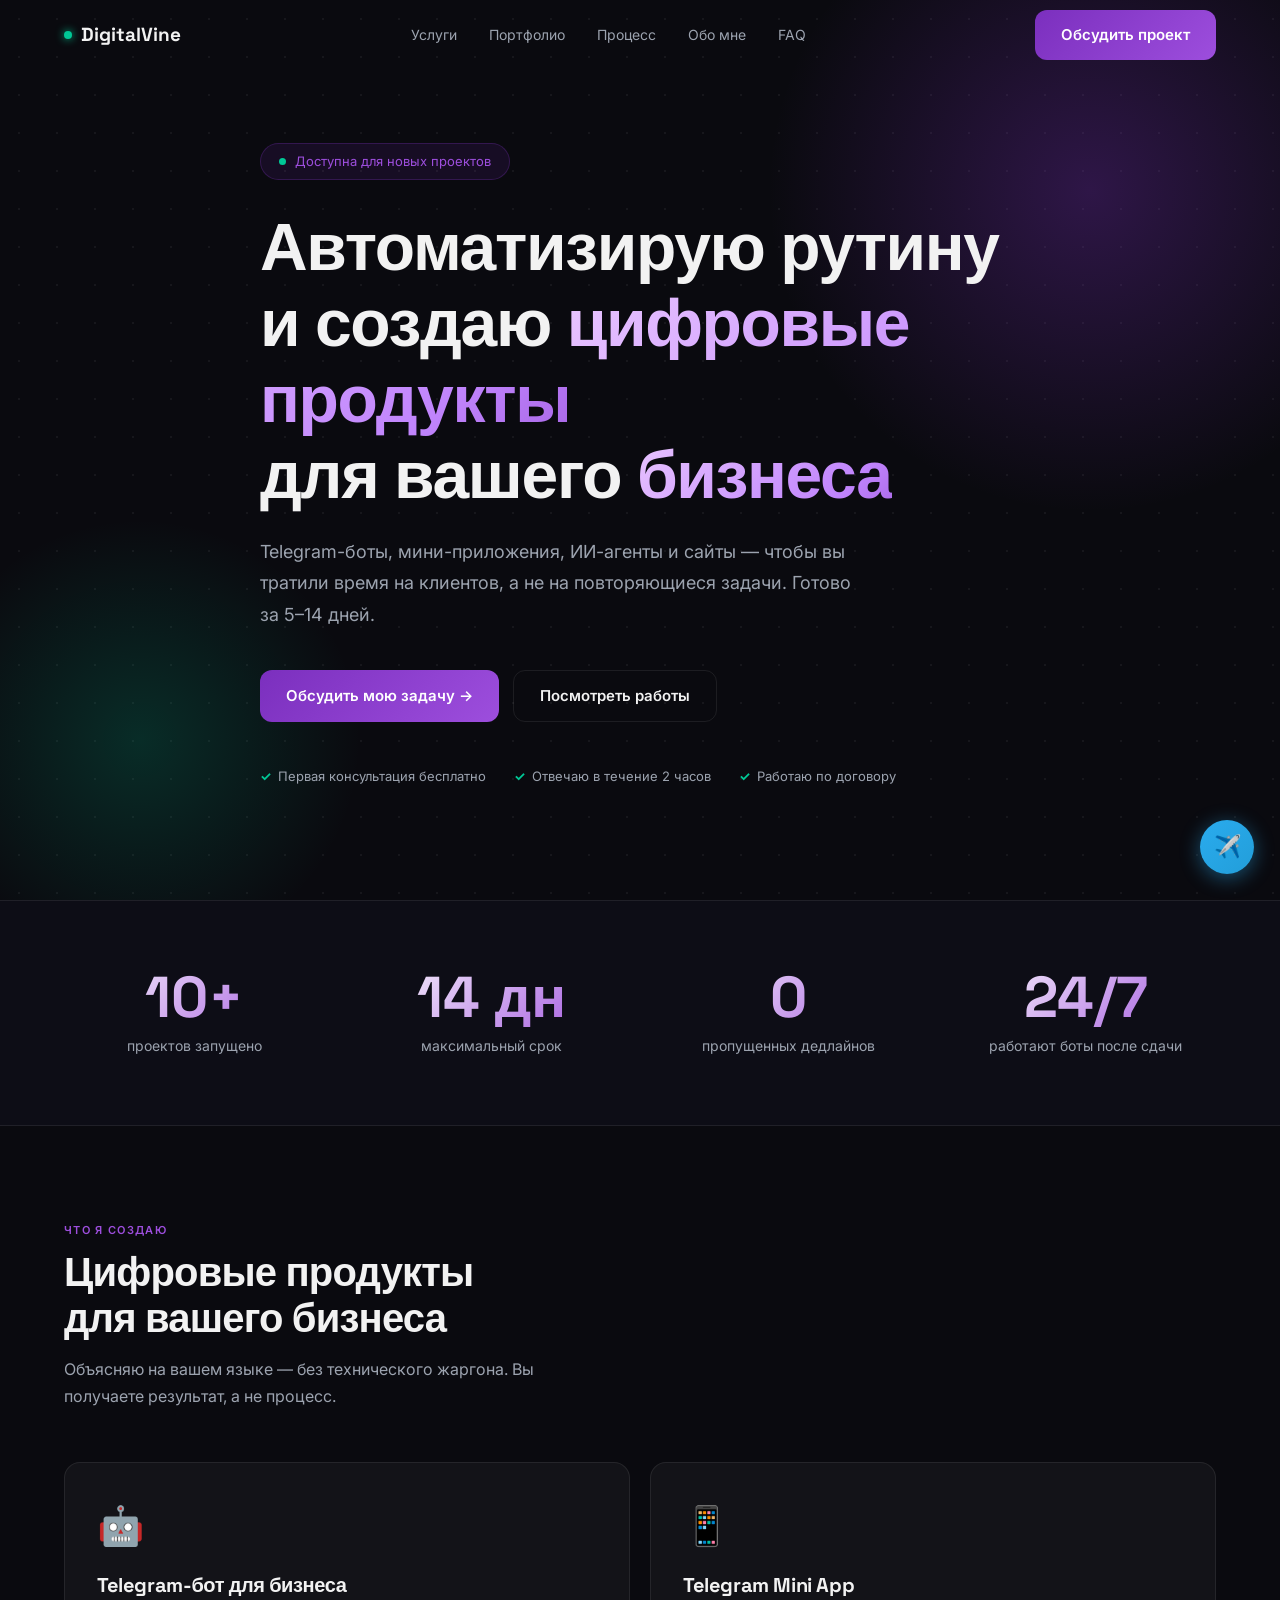
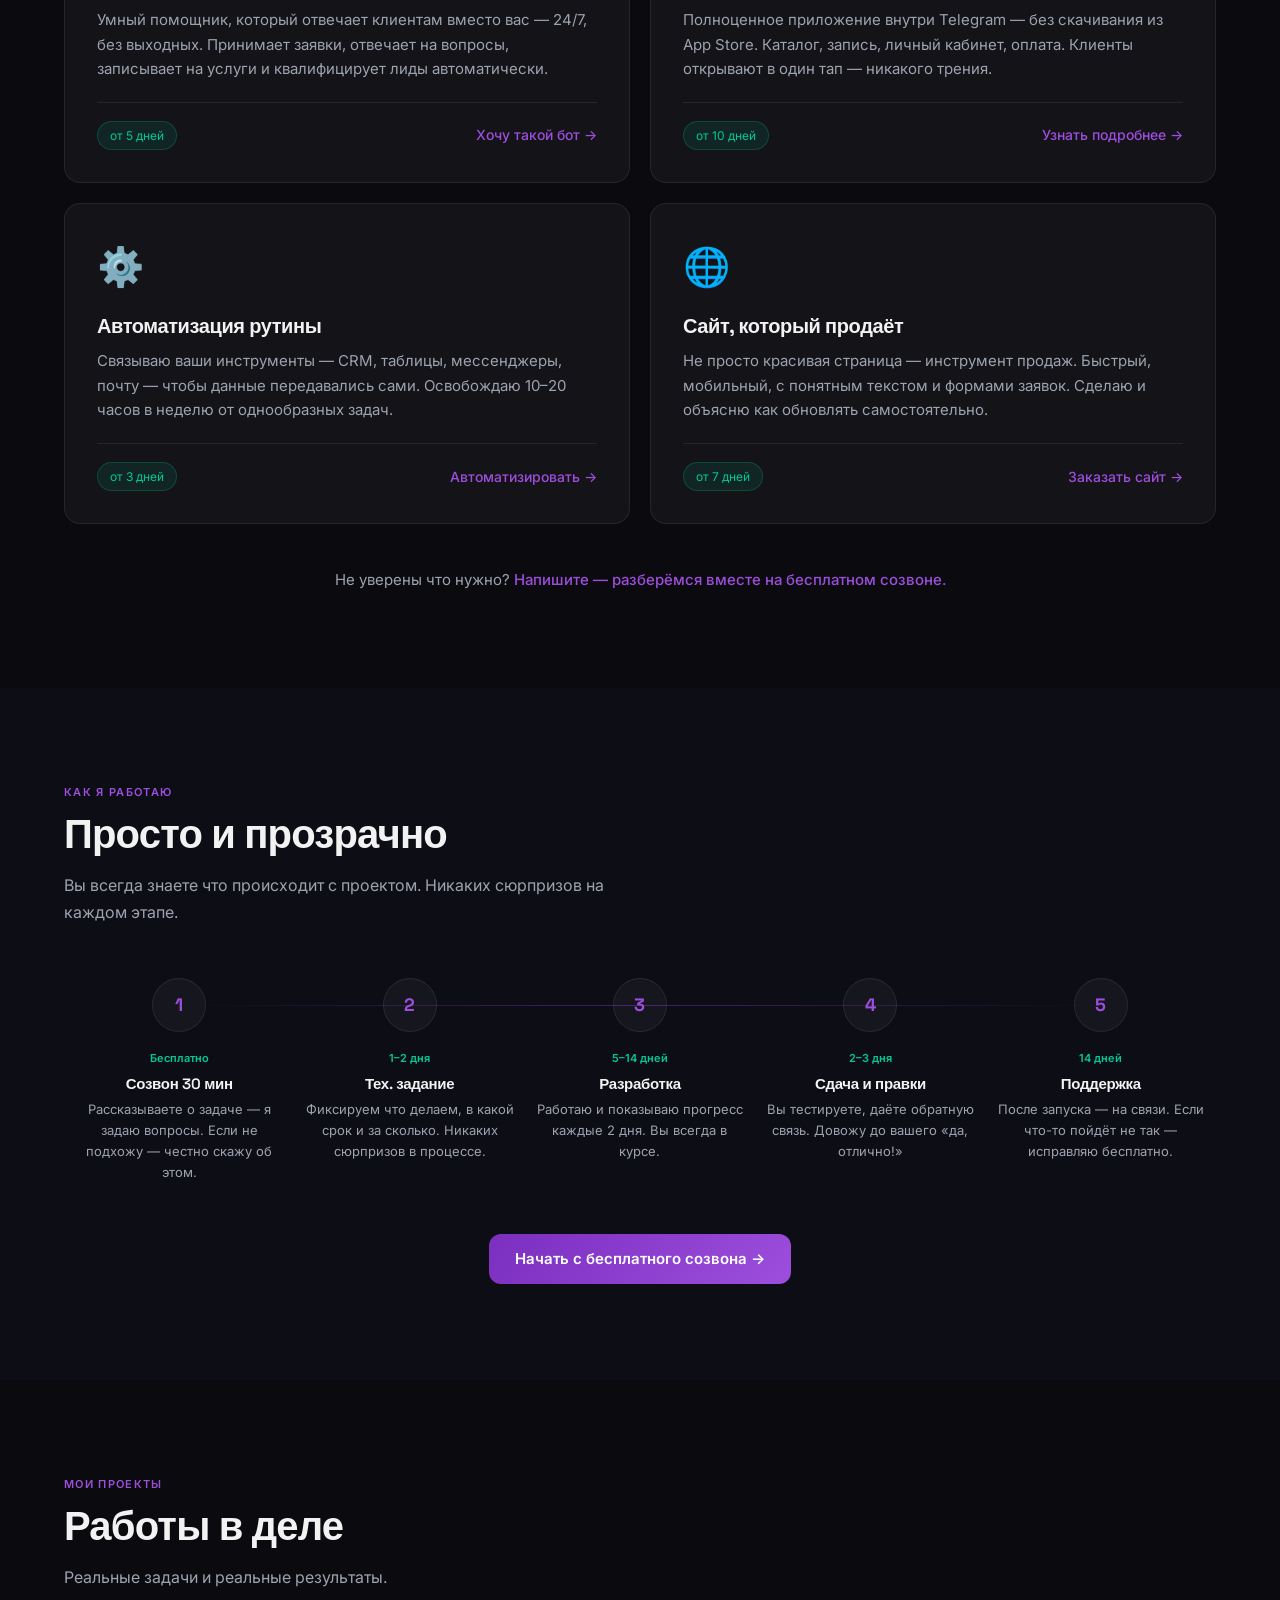
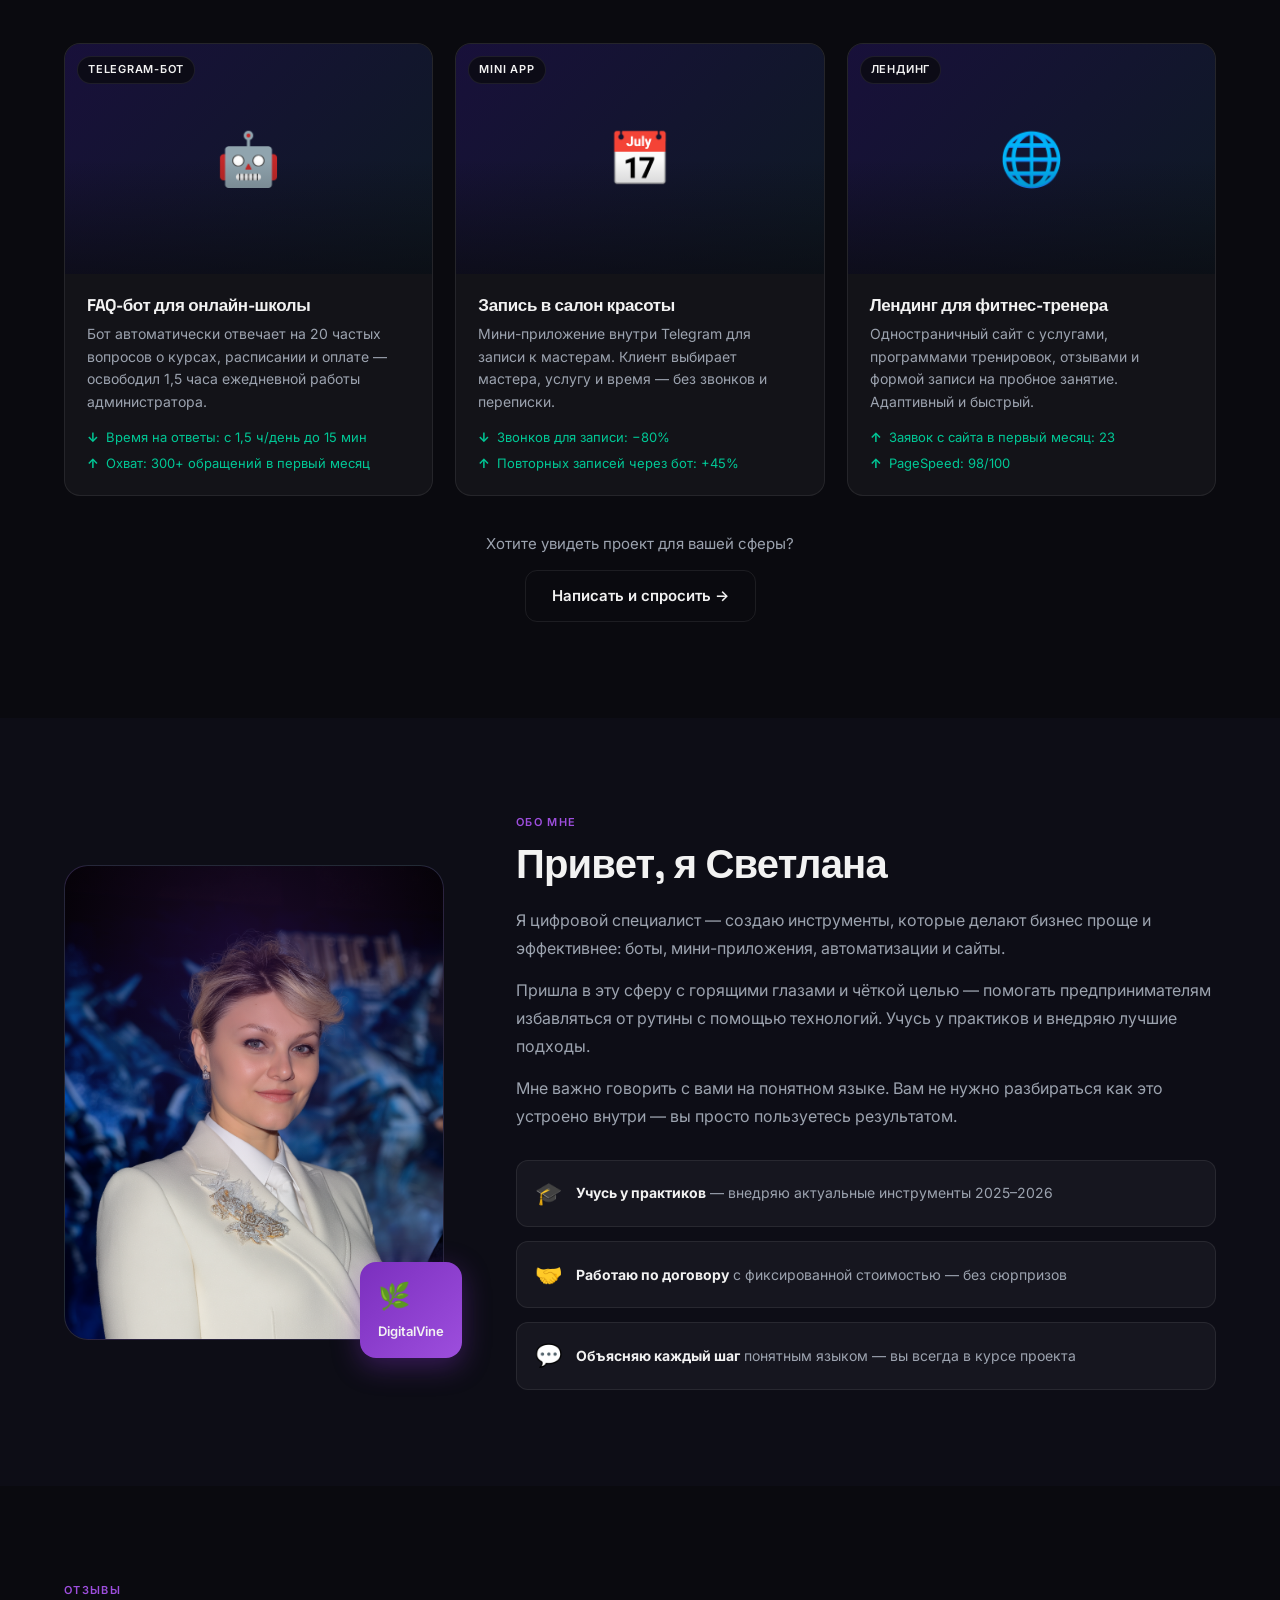
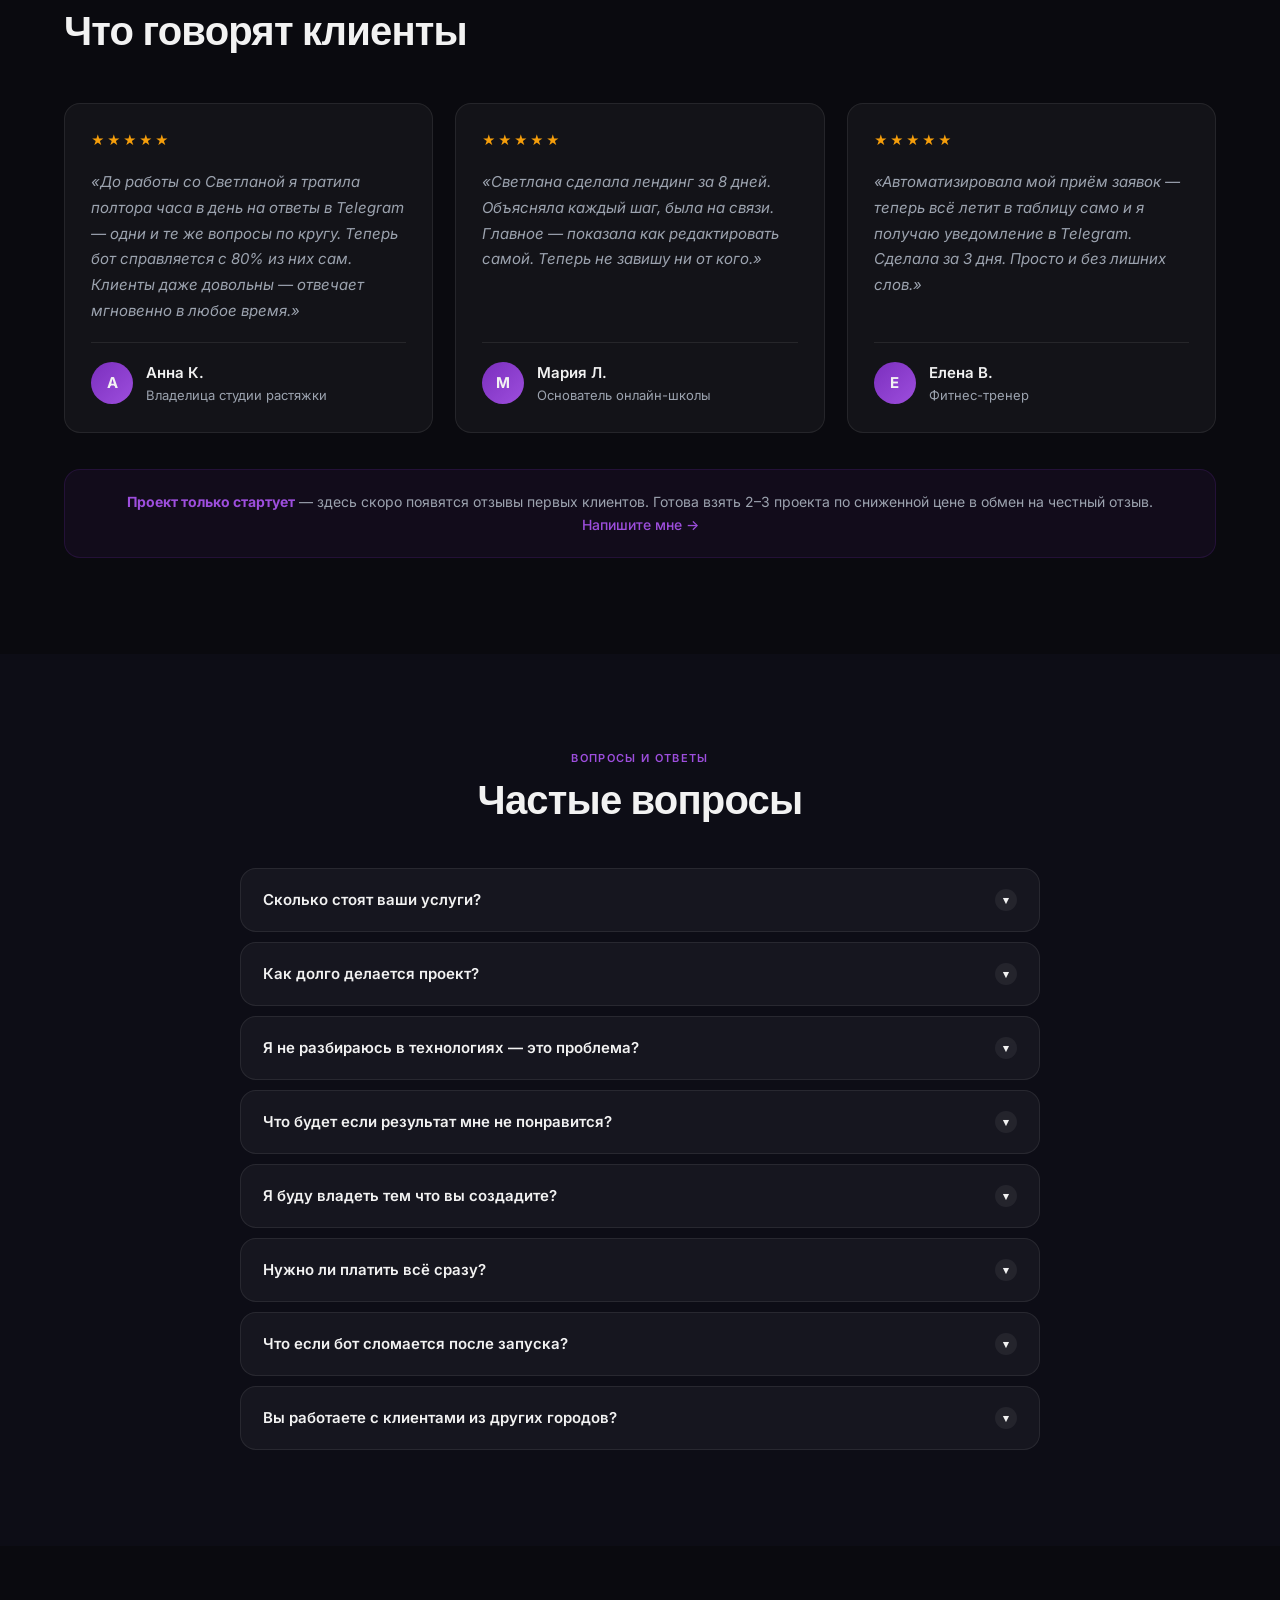
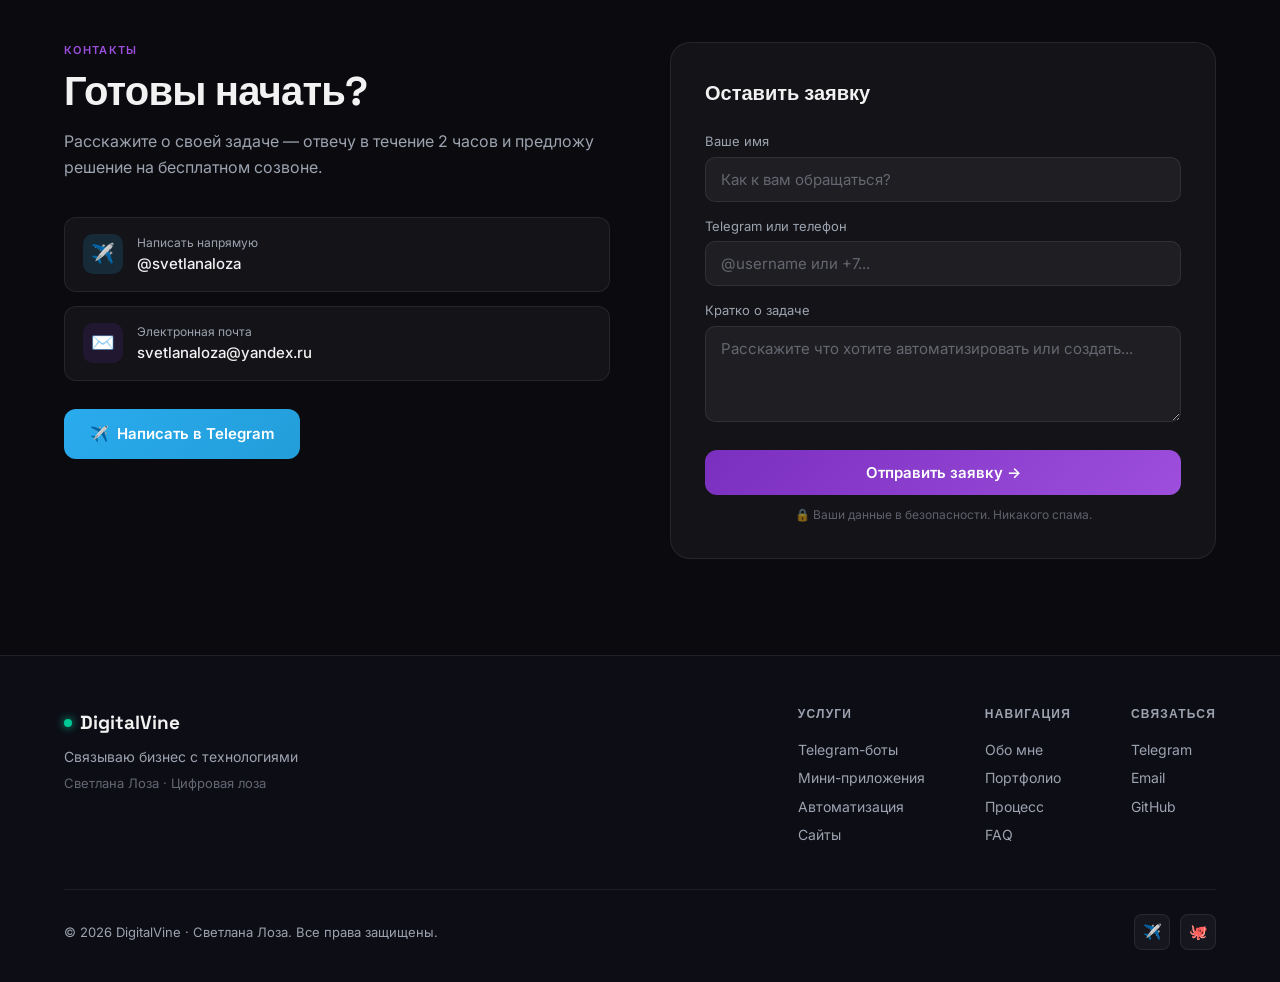
==== commit f42e49da: "Add circular photo to About section + include photo.png asset Co-Authored-By: Claude Sonnet 4.6 <nor" ====
--- a/index.html
+++ b/index.html
@@ -356,13 +356,22 @@
       justify-content: center; gap: 18px; padding: 40px 24px; z-index: 1;
     }
     .ph-av {
-      width: 90px; height: 90px; border-radius: 50%;
+      width: 148px; height: 148px; border-radius: 50%;
       background: linear-gradient(135deg,var(--acc),var(--acc-l));
       display: flex; align-items: center; justify-content: center;
       font-family: 'Space Grotesk',sans-serif;
-      font-size: 30px; font-weight: 800; color: #fff;
-      box-shadow: 0 8px 28px rgba(123,47,190,.45);
-    }
+      font-size: 36px; font-weight: 800; color: #fff;
+      box-shadow: 0 8px 32px rgba(123,47,190,.5);
+      overflow: hidden; position: relative; flex-shrink: 0;
+      border: 3px solid rgba(157,78,221,.4);
+    }
+    .ph-av img {
+      position: absolute; inset: 0;
+      width: 100%; height: 100%;
+      object-fit: cover; object-position: top center;
+      border-radius: 50%;
+    }
+    .ph-av.has-photo .ph-init { display: none; }
     .ph-name {
       font-family: 'Space Grotesk',sans-serif;
       font-size: clamp(18px, 2.2vw, 26px); font-weight: 700;
@@ -821,7 +830,12 @@
                onload="this.nextElementSibling.style.display='none'"
                onerror="this.style.display='none'">
           <div class="photo-ph">
-            <div class="ph-av">СЛ</div>
+            <div class="ph-av" id="phAv">
+              <img src="photo.png" alt="Светлана Лоза"
+                   onload="this.parentElement.classList.add('has-photo')"
+                   onerror="this.style.display='none'">
+              <span class="ph-init">СЛ</span>
+            </div>
             <div class="ph-name">Светлана Лоза</div>
             <div class="ph-brand">DigitalVine</div>
           </div>
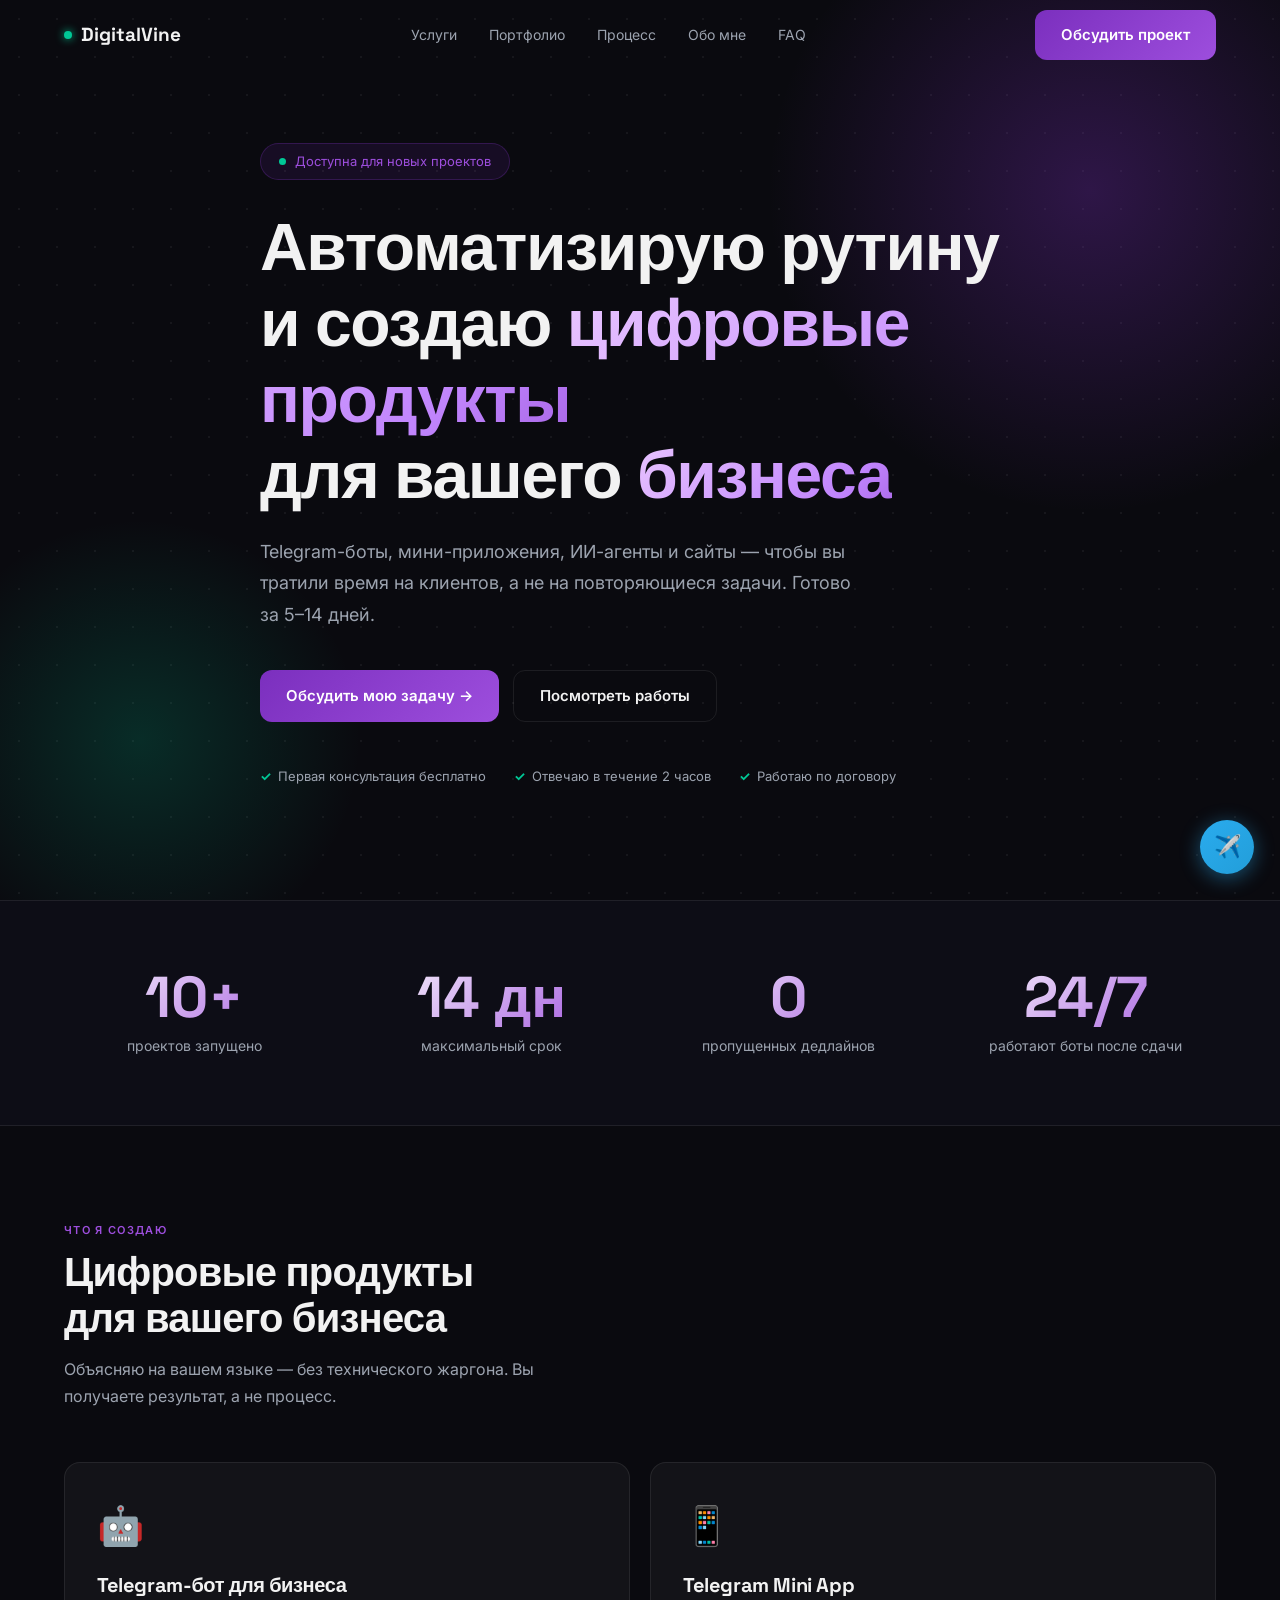
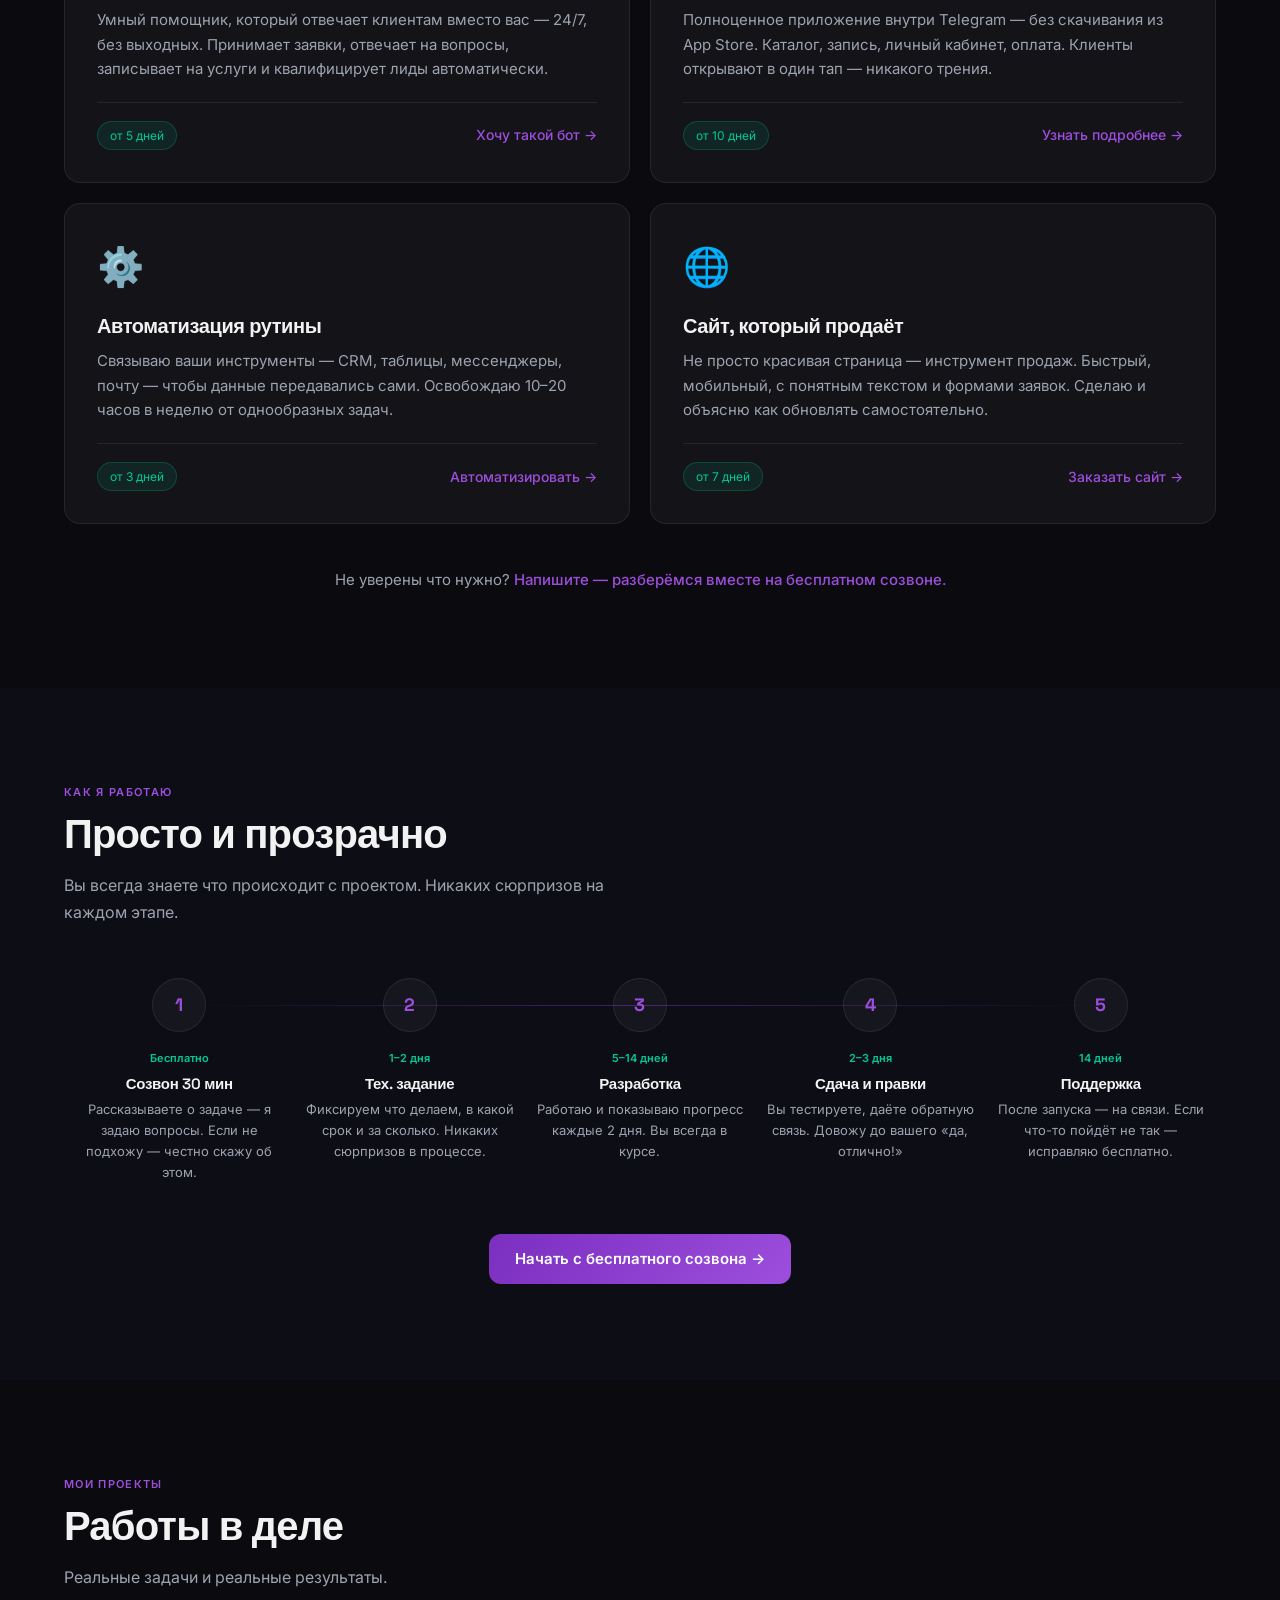
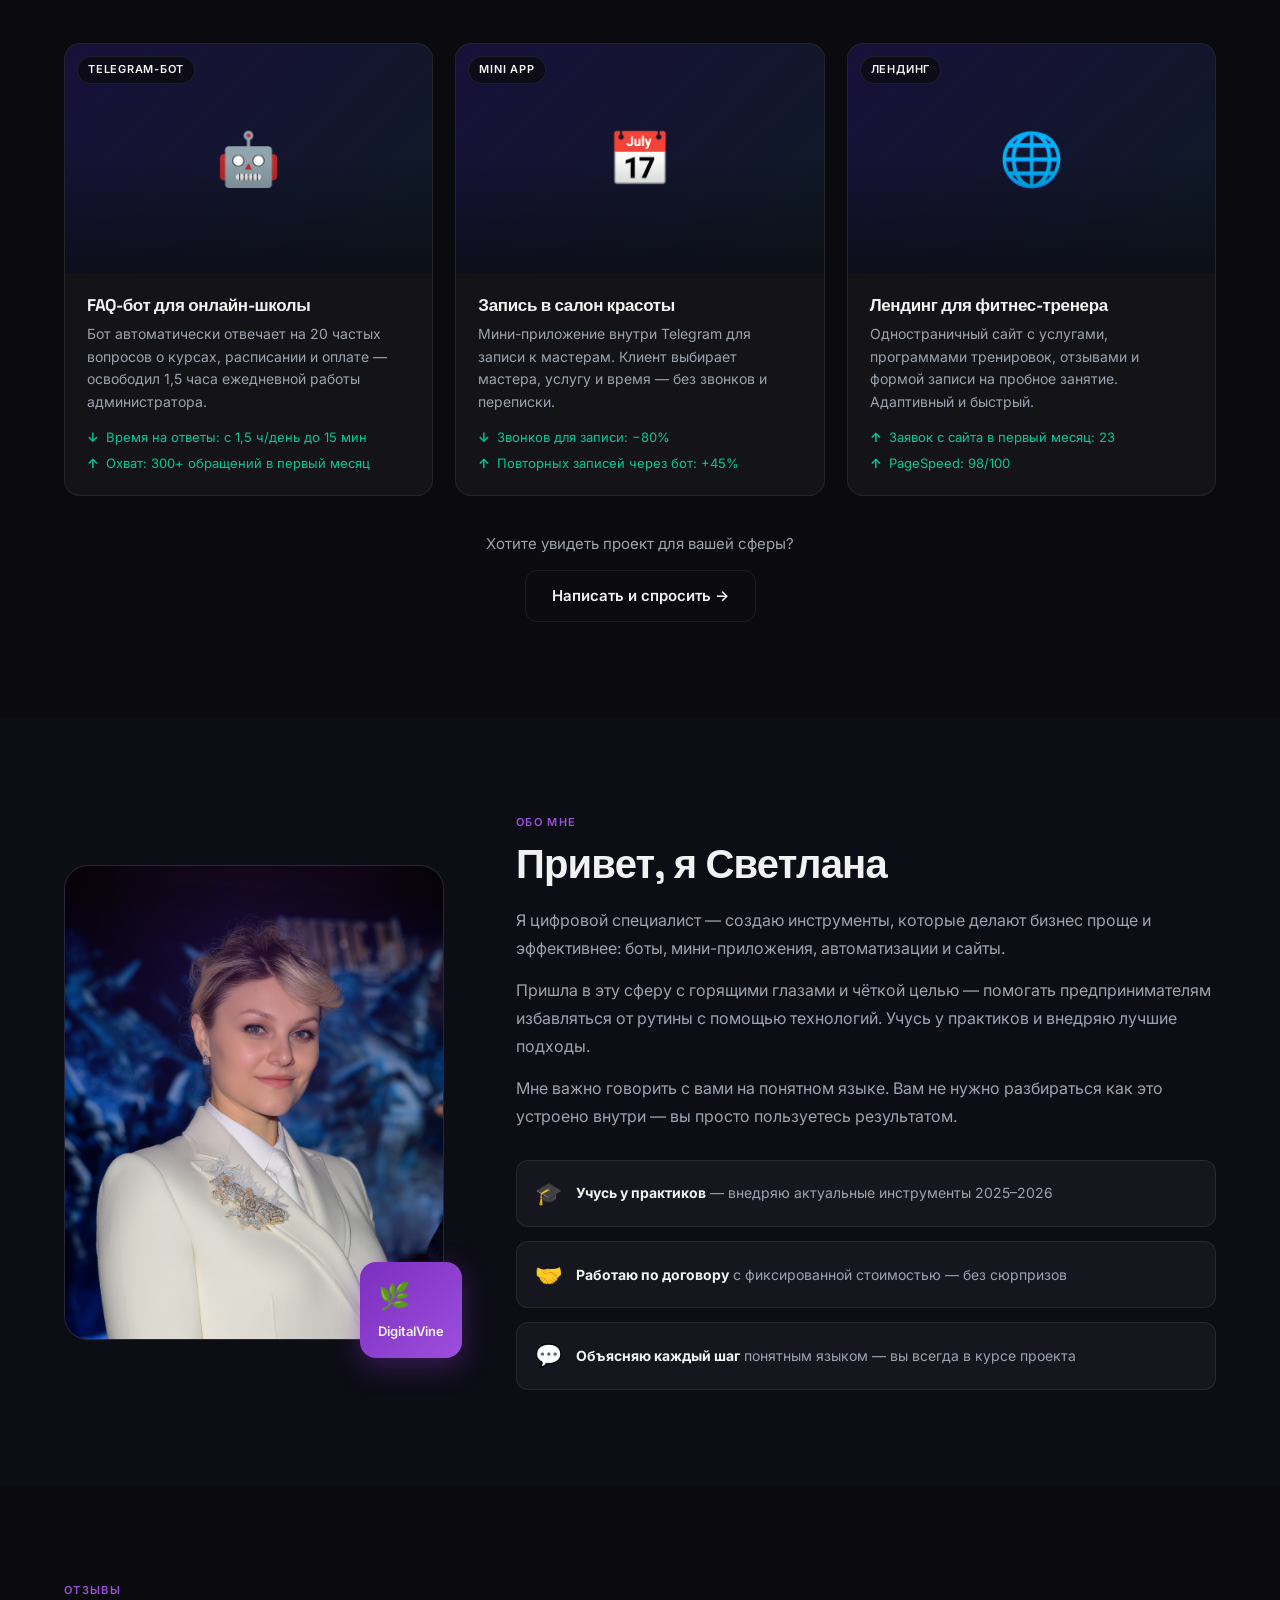
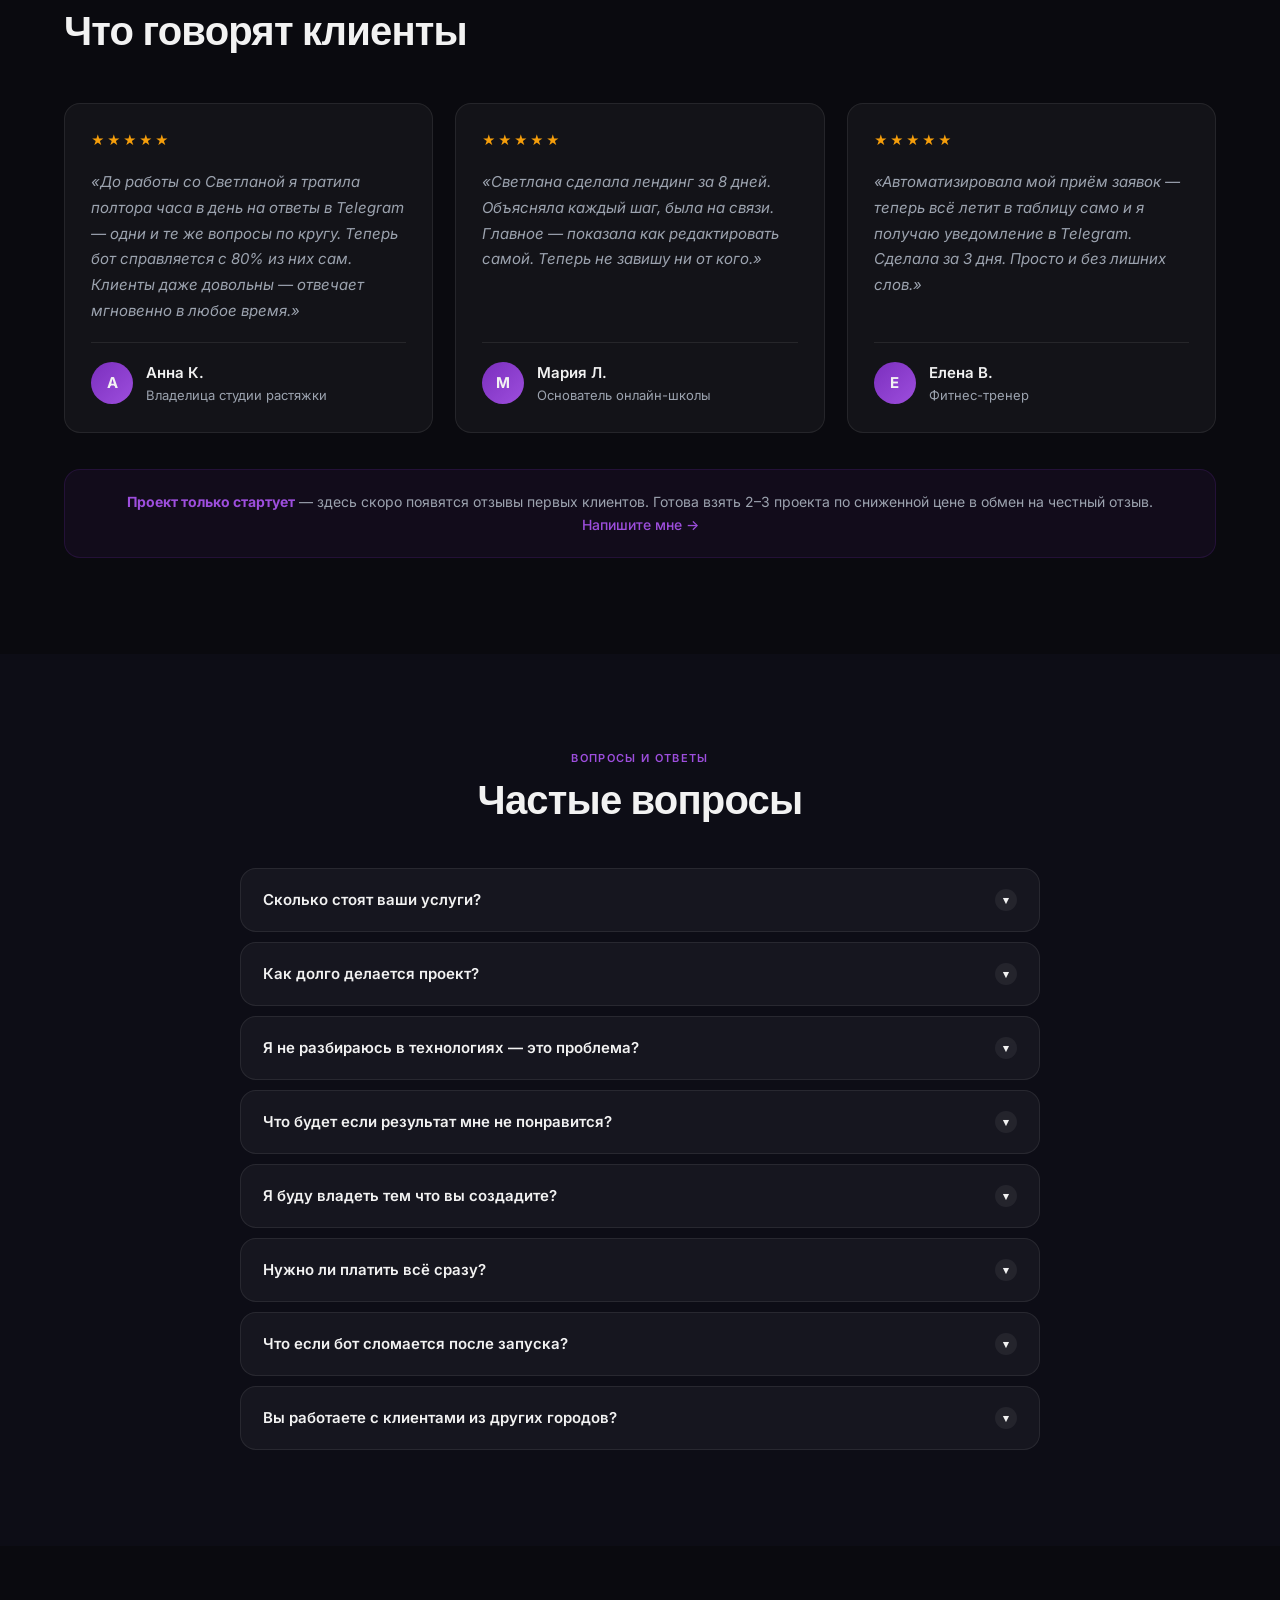
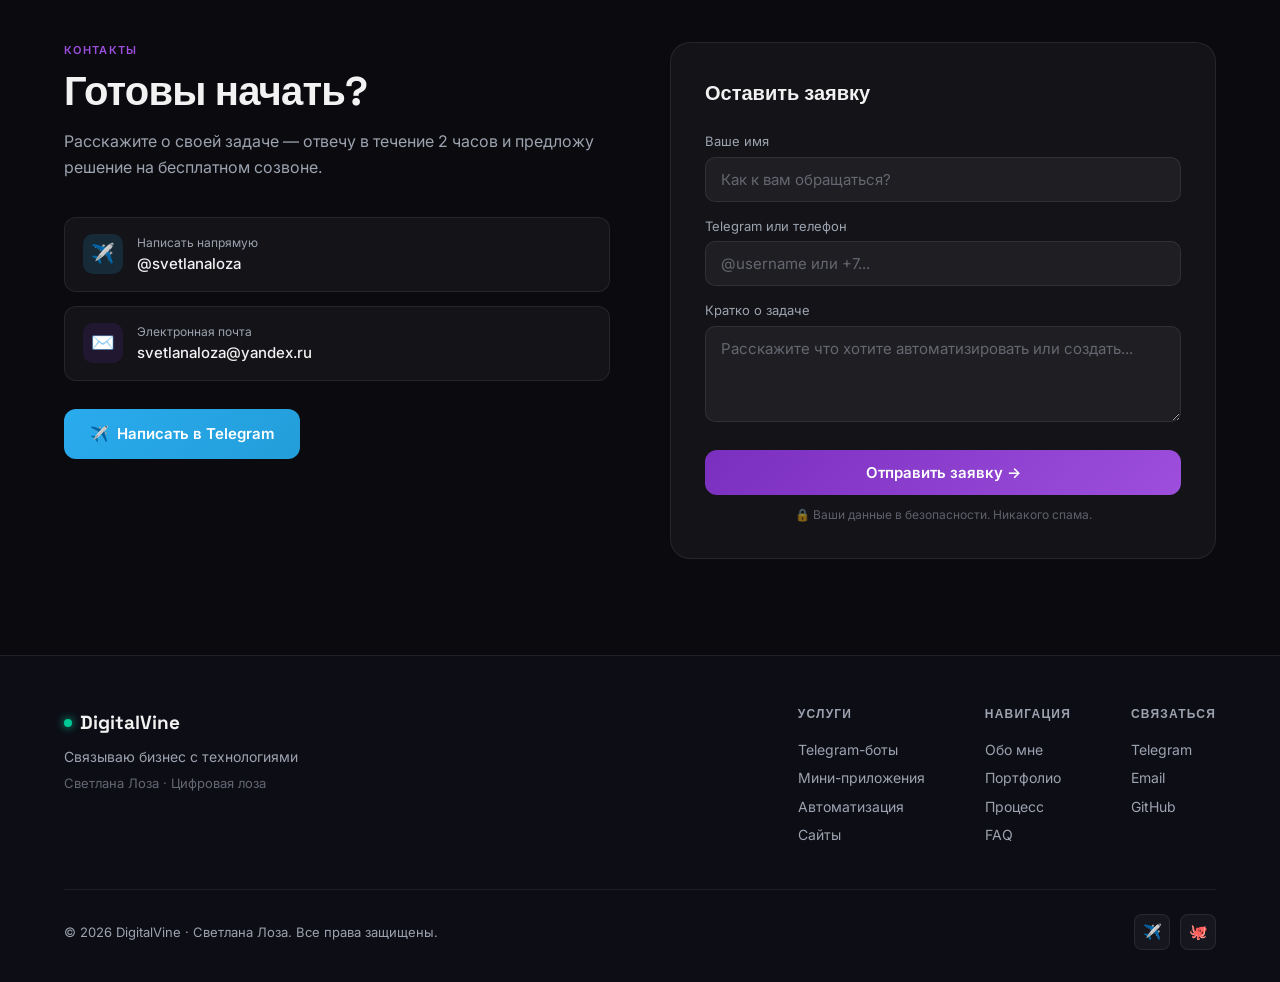
==== commit c050e4a8: "Fix photo crop — center face in circle on mobile Co-Authored-By: Claude Sonnet 4.6 <noreply@anthropi" ====
--- a/index.html
+++ b/index.html
@@ -343,7 +343,7 @@
     .photo-box img {
       position: absolute; inset: 0;
       width: 100%; height: 100%;
-      object-fit: cover; object-position: top center;
+      object-fit: cover; object-position: center center;
       border-radius: 22px; display: block;
     }
     .photo-box::before {
@@ -368,7 +368,7 @@
     .ph-av img {
       position: absolute; inset: 0;
       width: 100%; height: 100%;
-      object-fit: cover; object-position: top center;
+      object-fit: cover; object-position: center center;
       border-radius: 50%;
     }
     .ph-av.has-photo .ph-init { display: none; }
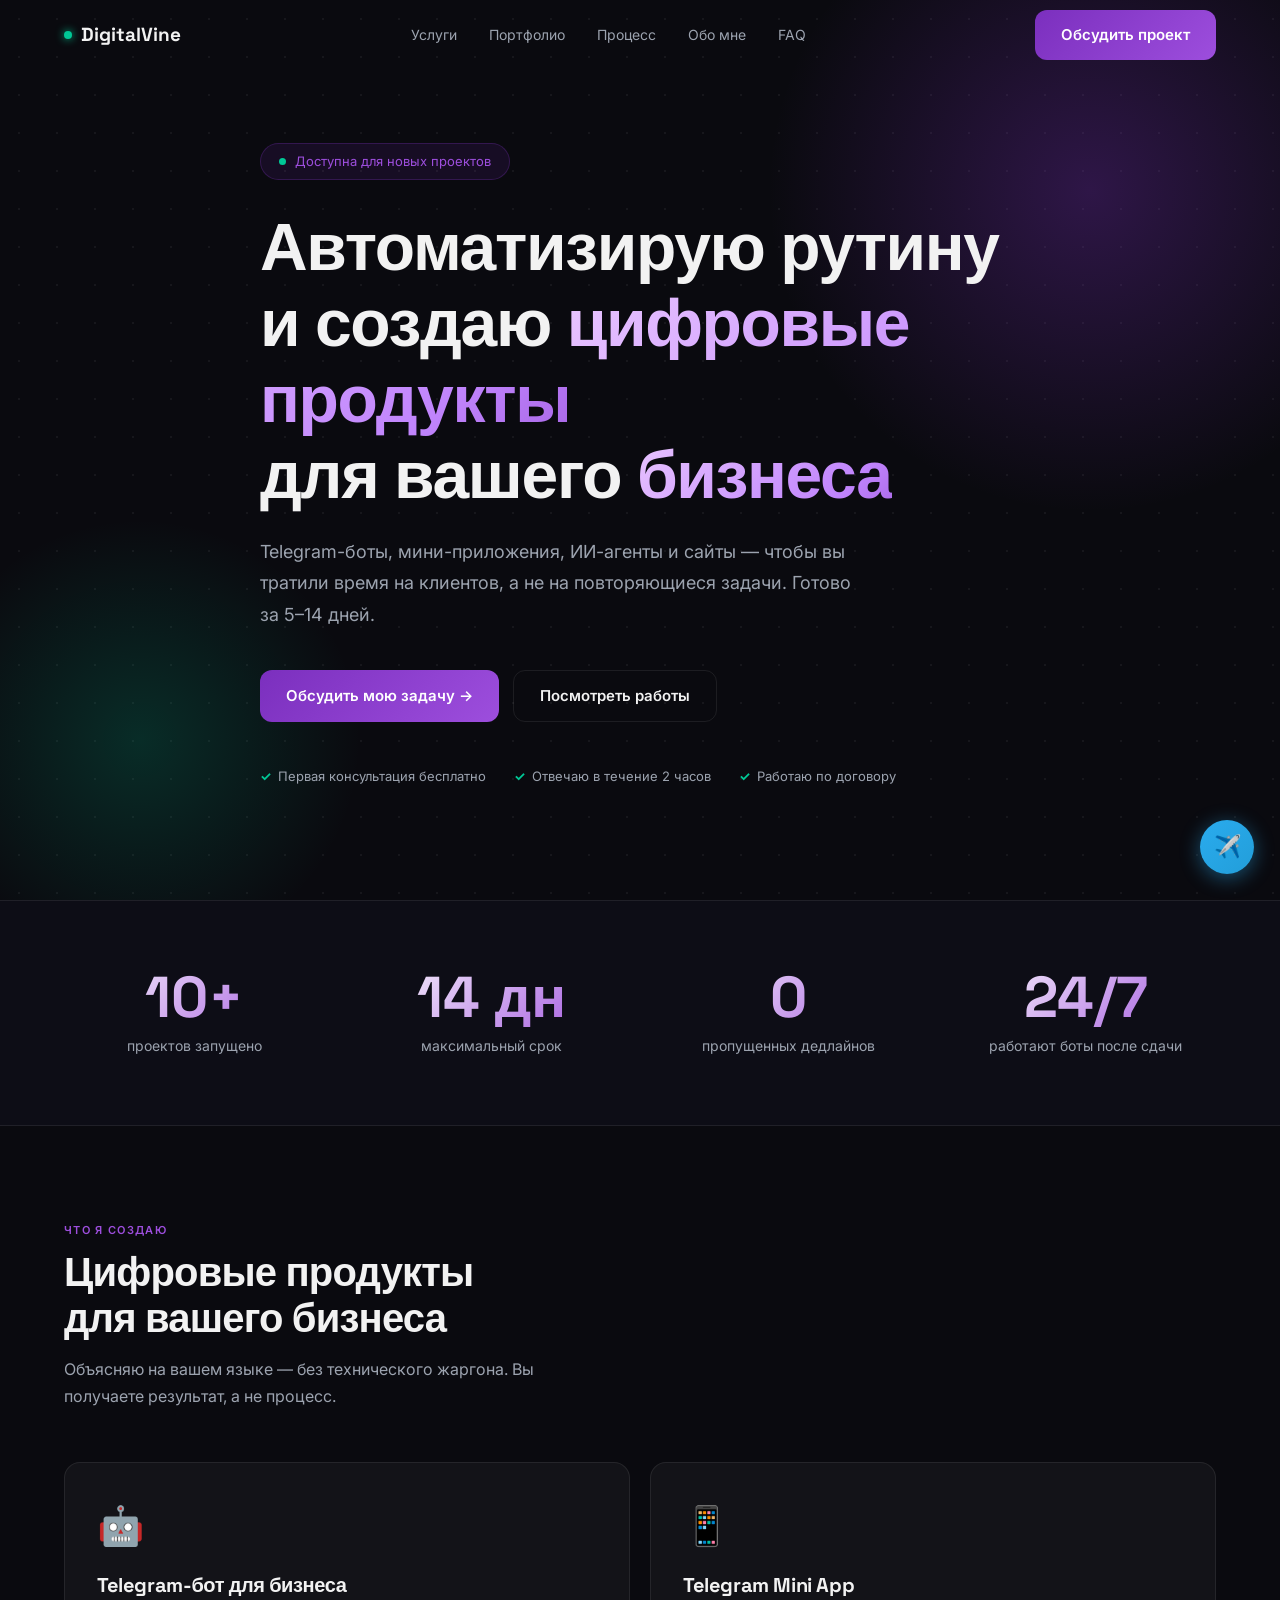
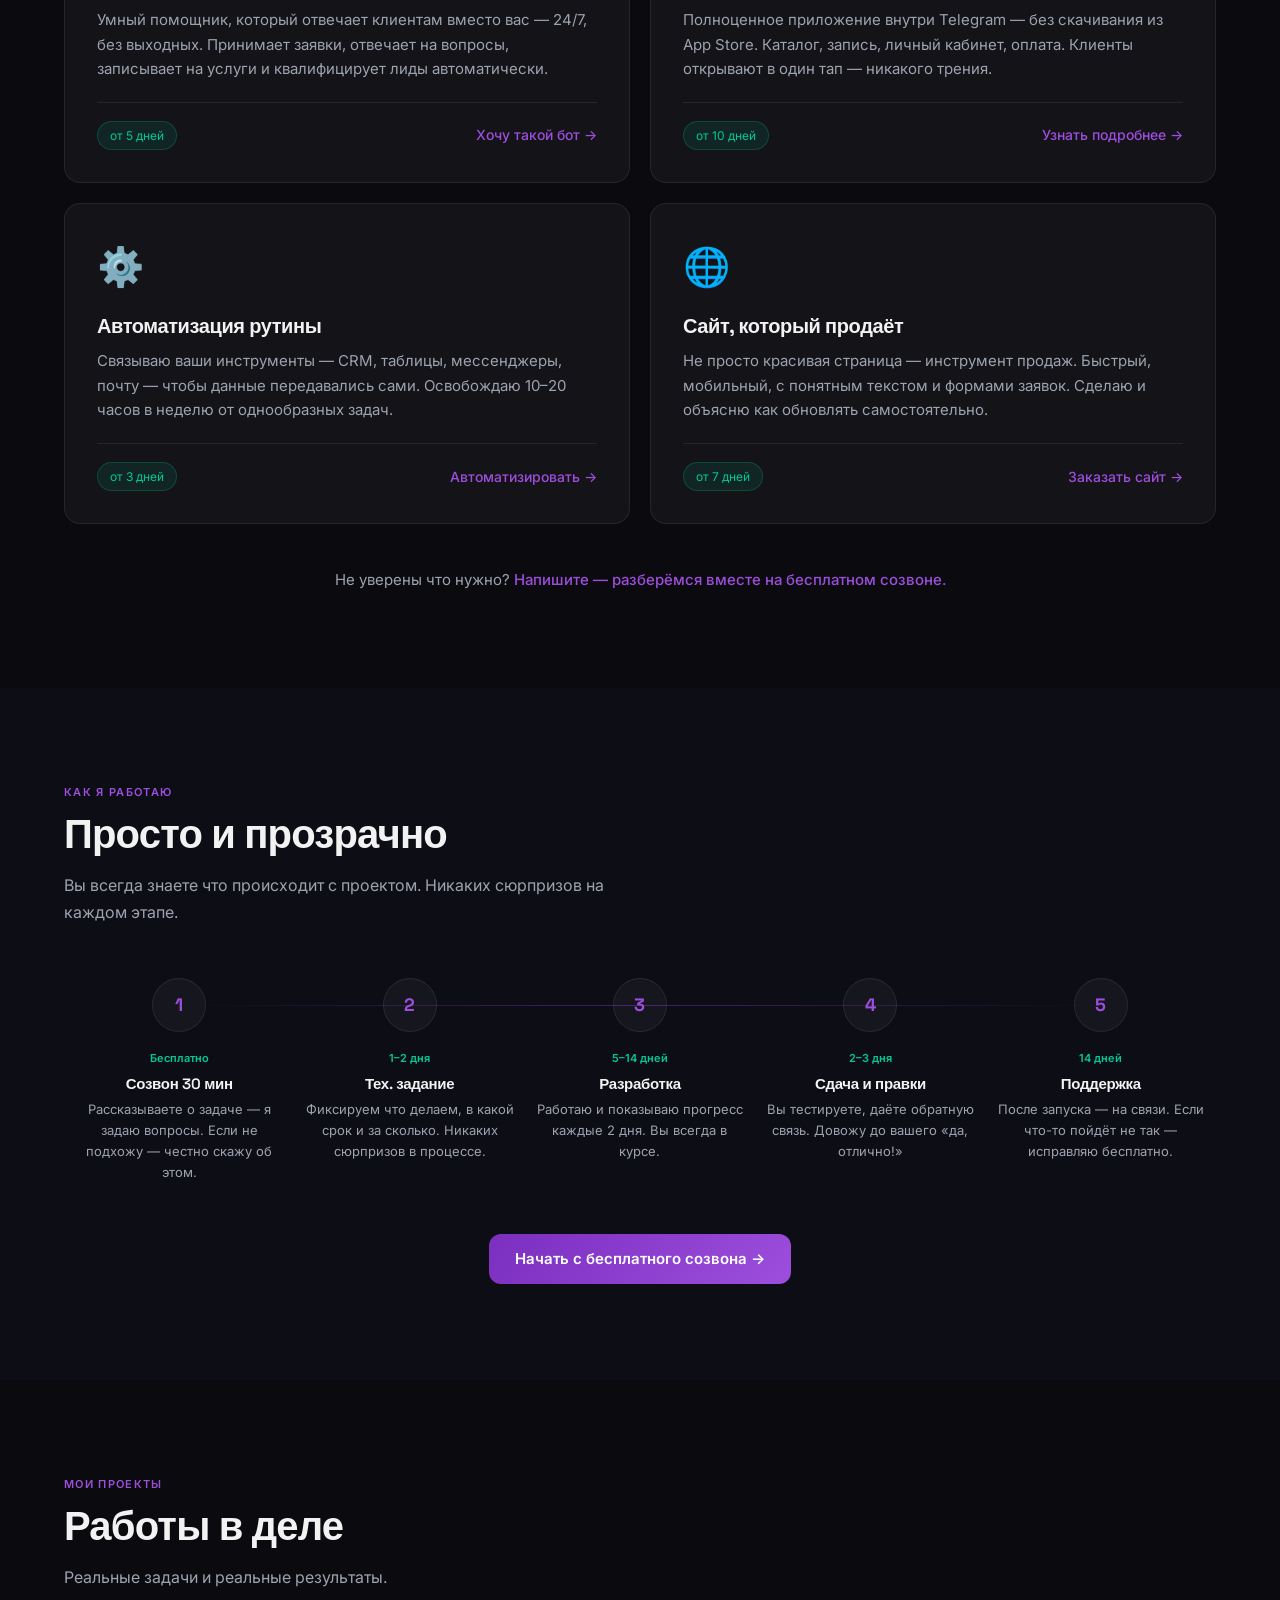
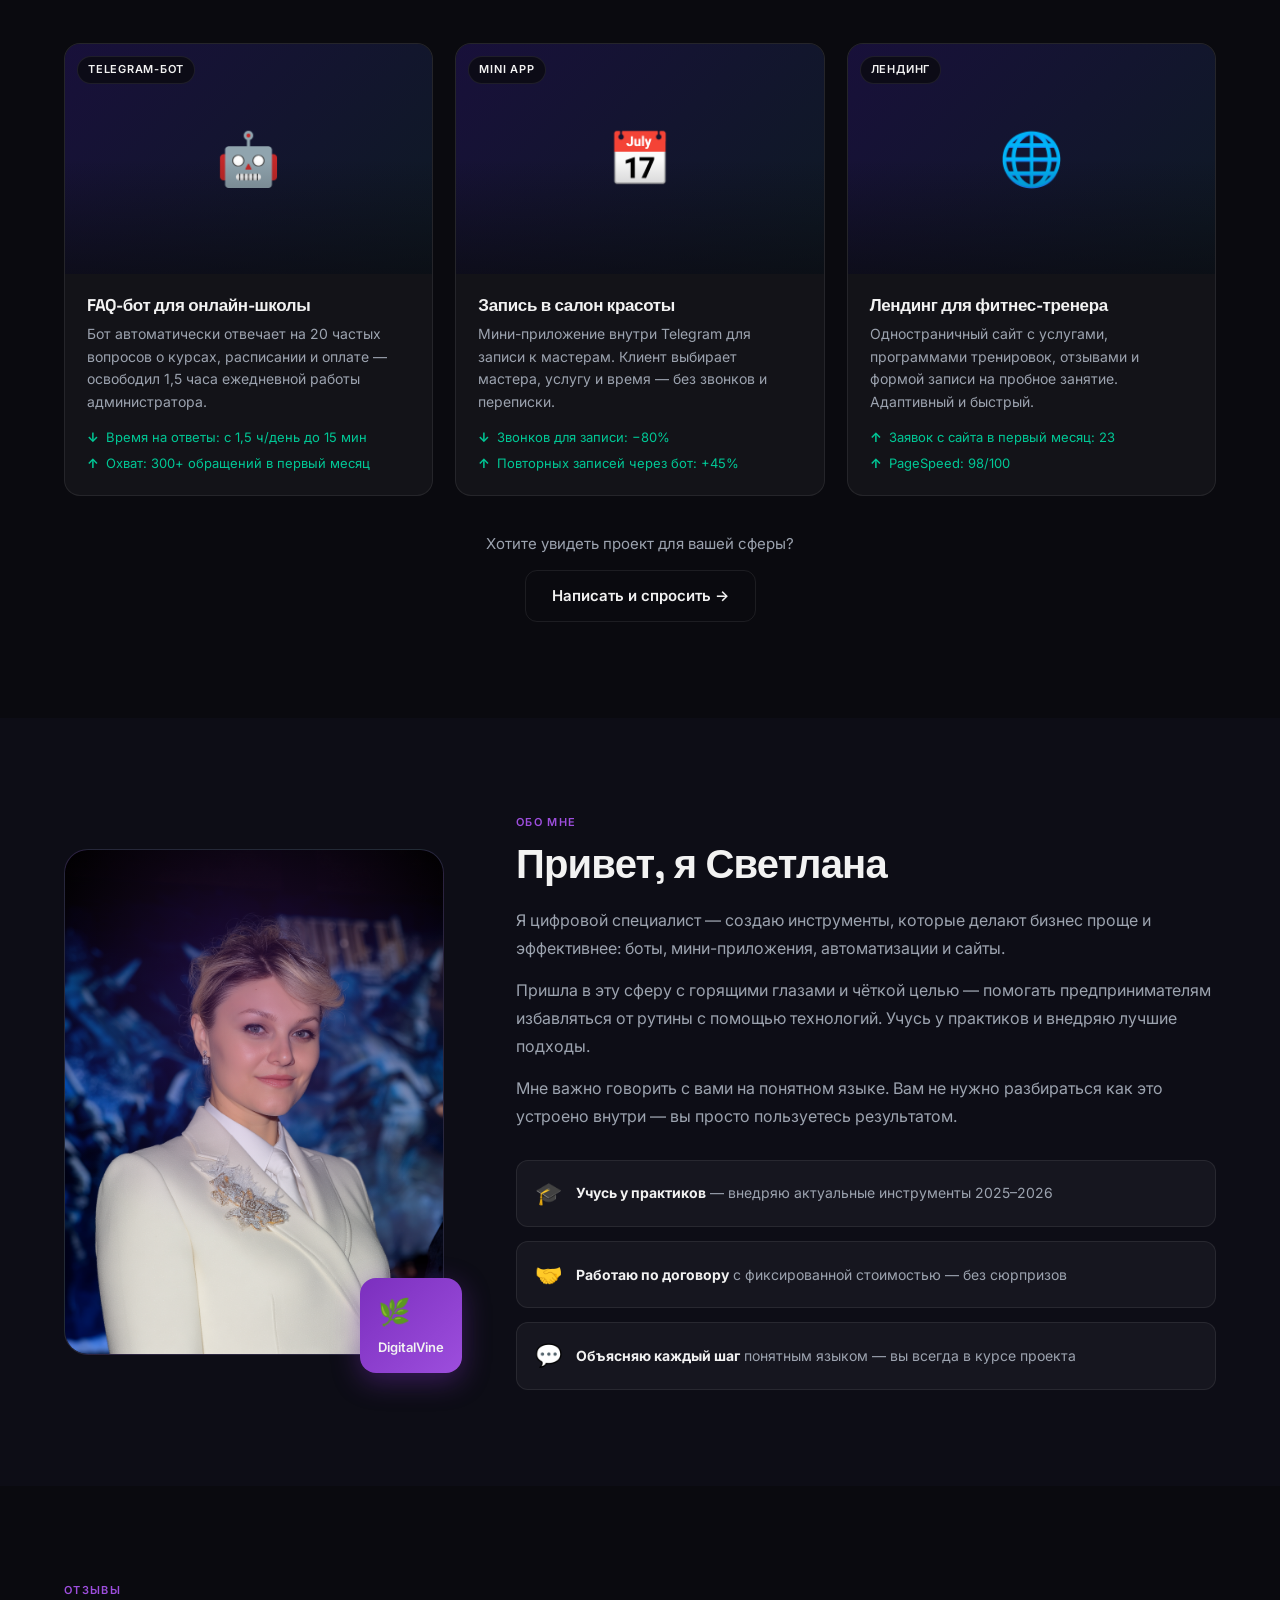
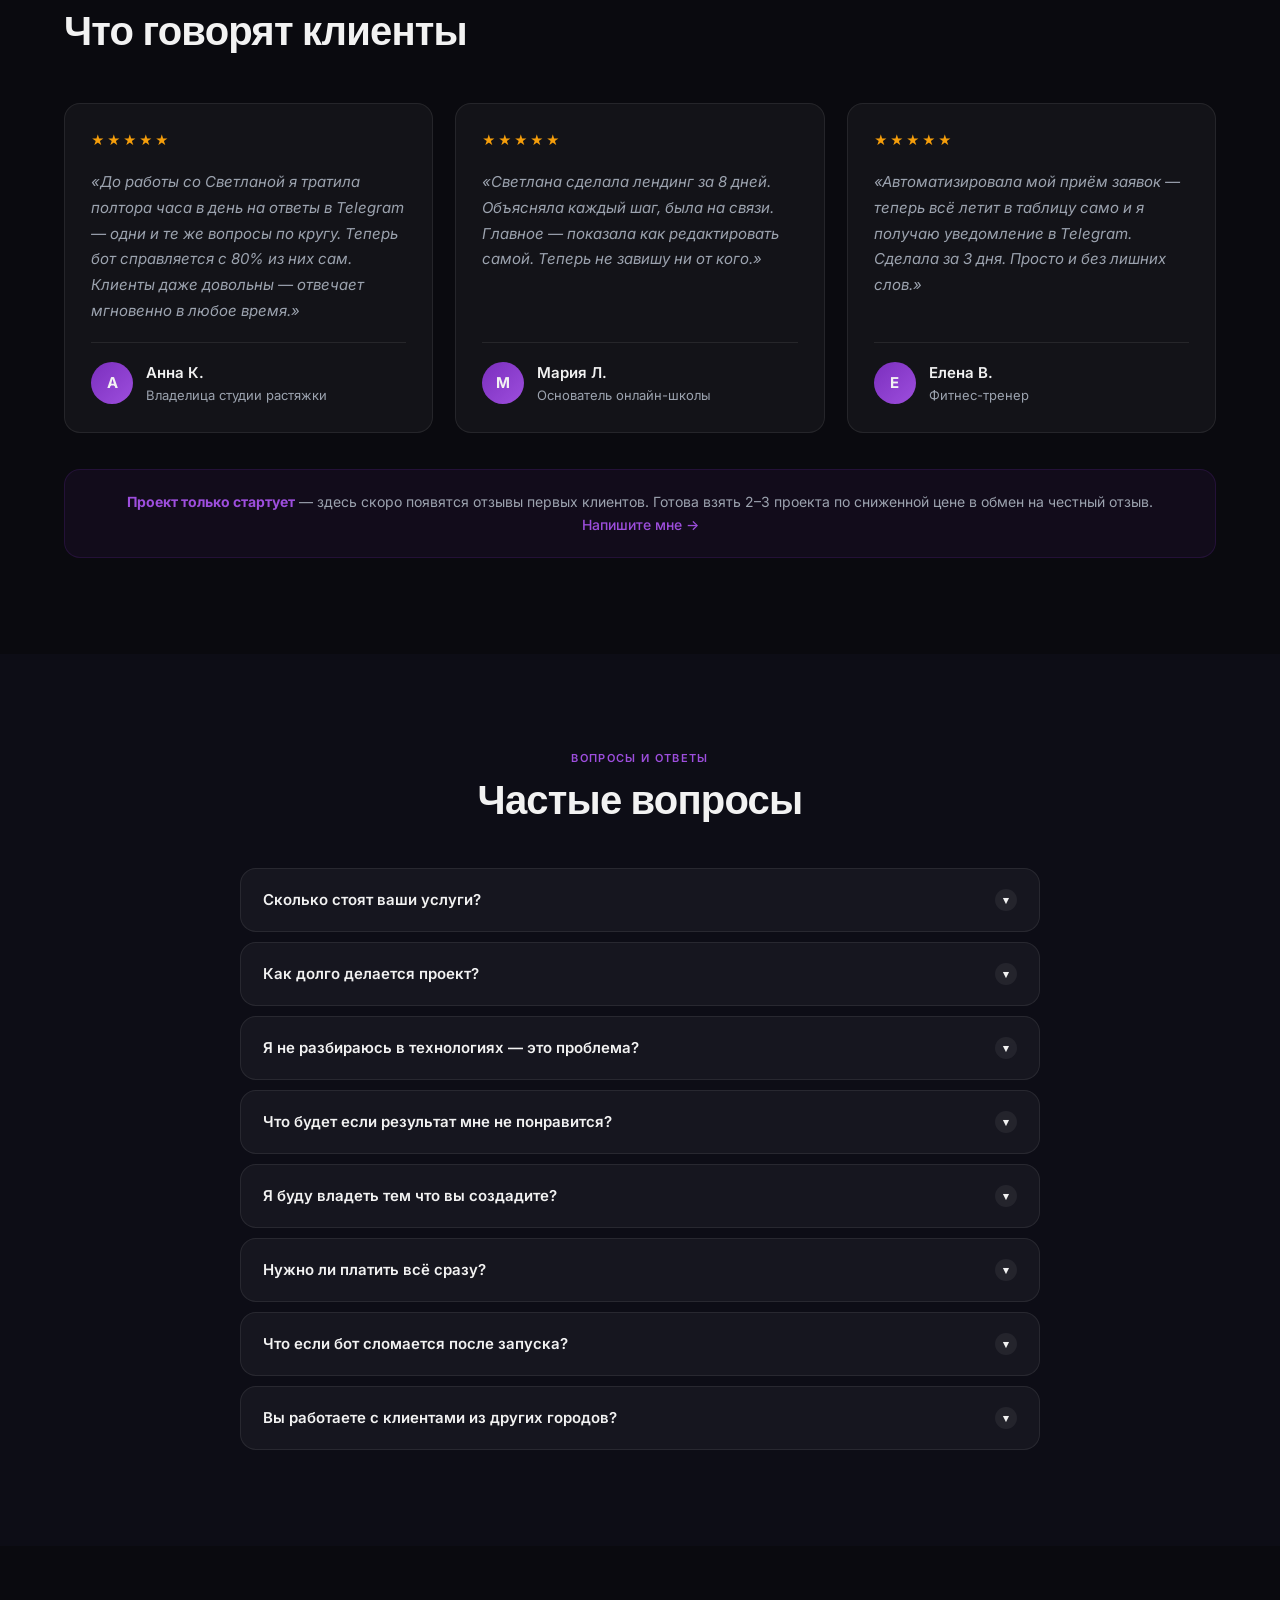
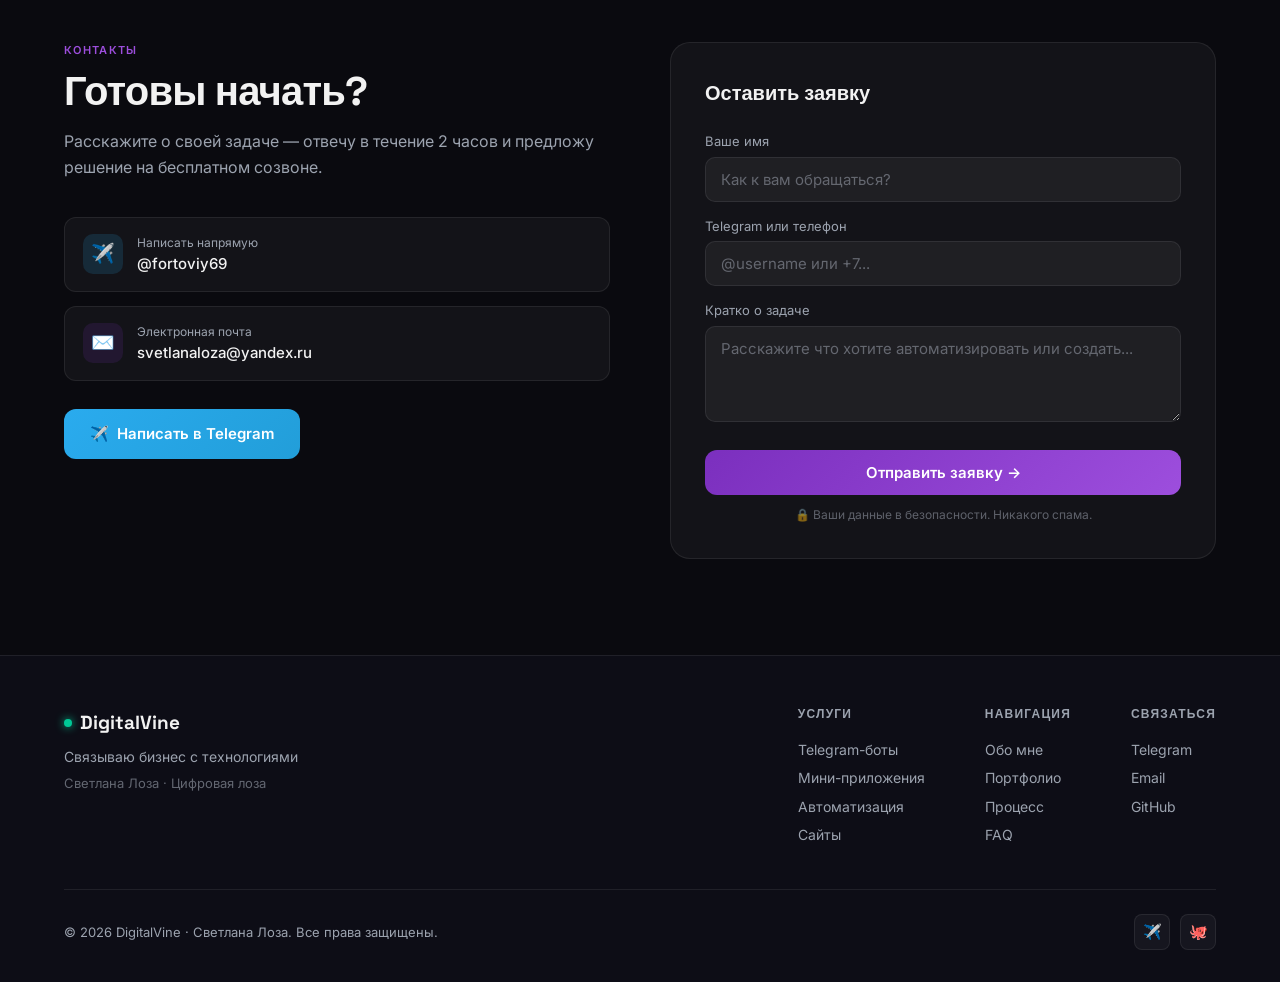
==== commit 5e7c42a7: "Update contact email to svetlanaloza@yandex.ru Co-Authored-By: Claude Sonnet 4.6 <noreply@anthropic." ====
--- a/index.html
+++ b/index.html
@@ -334,50 +334,17 @@
     }
     .abt-photo { position: relative; }
     .photo-box {
-      width: 100%; aspect-ratio: 4/5;
+      width: 100%; aspect-ratio: 3/4;
       background: linear-gradient(135deg,#1a1030,#0f1924);
       border-radius: 24px; border: 1px solid var(--bord);
-      position: relative; overflow: hidden;
       display: flex; align-items: center; justify-content: center;
-    }
-    .photo-box img {
-      position: absolute; inset: 0;
-      width: 100%; height: 100%;
-      object-fit: cover; object-position: center center;
-      border-radius: 22px; display: block;
-    }
+      font-size: 96px; position: relative; overflow: hidden;
+    }
+    .photo-box img { width: 100%; height: 100%; object-fit: cover; border-radius: 22px; display: block; }
     .photo-box::before {
-      content: ''; position: absolute; inset: 0; z-index: 1;
-      background: radial-gradient(circle at 50% 20%,rgba(123,47,190,.22) 0%,transparent 60%);
-      pointer-events: none;
-    }
-    .photo-ph {
-      display: flex; flex-direction: column; align-items: center;
-      justify-content: center; gap: 18px; padding: 40px 24px; z-index: 1;
-    }
-    .ph-av {
-      width: 148px; height: 148px; border-radius: 50%;
-      background: linear-gradient(135deg,var(--acc),var(--acc-l));
-      display: flex; align-items: center; justify-content: center;
-      font-family: 'Space Grotesk',sans-serif;
-      font-size: 36px; font-weight: 800; color: #fff;
-      box-shadow: 0 8px 32px rgba(123,47,190,.5);
-      overflow: hidden; position: relative; flex-shrink: 0;
-      border: 3px solid rgba(157,78,221,.4);
-    }
-    .ph-av img {
-      position: absolute; inset: 0;
-      width: 100%; height: 100%;
-      object-fit: cover; object-position: center center;
-      border-radius: 50%;
-    }
-    .ph-av.has-photo .ph-init { display: none; }
-    .ph-name {
-      font-family: 'Space Grotesk',sans-serif;
-      font-size: clamp(18px, 2.2vw, 26px); font-weight: 700;
-      color: var(--txt); text-align: center; line-height: 1.25;
-    }
-    .ph-brand { font-size: 13px; color: var(--grn); font-weight: 600; letter-spacing: .08em; }
+      content: ''; position: absolute; inset: 0;
+      background: radial-gradient(circle at 50% 30%,rgba(123,47,190,.28) 0%,transparent 60%);
+    }
     .photo-card {
       position: absolute; bottom: -18px; right: -18px;
       background: linear-gradient(135deg,var(--acc),var(--acc-l));
@@ -562,8 +529,7 @@
       .prc-g { grid-template-columns: repeat(3,1fr); gap: 20px; }
       .prc-g::before { display: none; }
       .abt-in { grid-template-columns: 1fr; gap: 40px; }
-      .photo-box { aspect-ratio: 16/9; }
-      .photo-card { bottom: -10px; right: -10px; }
+      .photo-box { aspect-ratio: 16/9; font-size: 72px; }
     }
     @media(max-width:768px){
       .nav-ul,.btn.nav-btn { display: none; }
@@ -825,21 +791,7 @@
   <div class="wrap">
     <div class="abt-in">
       <div class="abt-photo a">
-        <div class="photo-box">
-          <img src="photo.png" alt="Светлана Лоза"
-               onload="this.nextElementSibling.style.display='none'"
-               onerror="this.style.display='none'">
-          <div class="photo-ph">
-            <div class="ph-av" id="phAv">
-              <img src="photo.png" alt="Светлана Лоза"
-                   onload="this.parentElement.classList.add('has-photo')"
-                   onerror="this.style.display='none'">
-              <span class="ph-init">СЛ</span>
-            </div>
-            <div class="ph-name">Светлана Лоза</div>
-            <div class="ph-brand">DigitalVine</div>
-          </div>
-        </div>
+        <div class="photo-box"><img src="photo.png" alt="Светлана Лоза — DigitalVine"></div>
         <div class="photo-card">
           <strong>🌿</strong>
           <span>DigitalVine</span>
@@ -951,9 +903,9 @@
         <h2 class="sec-title a d1">Готовы начать?</h2>
         <p class="a d2">Расскажите о своей задаче — отвечу в течение 2 часов и предложу решение на бесплатном созвоне.</p>
         <div class="con-ways">
-          <a href="https://t.me/svetlanaloza" class="con-way a d2">
+          <a href="https://t.me/fortoviy69" class="con-way a d2">
             <div class="way-ico ico-tg">✈️</div>
-            <div><div class="way-l">Написать напрямую</div><div class="way-v">@svetlanaloza</div></div>
+            <div><div class="way-l">Написать напрямую</div><div class="way-v">@fortoviy69</div></div>
           </a>
           <a href="mailto:svetlanaloza@yandex.ru" class="con-way a d3">
             <div class="way-ico ico-ml">✉️</div>
@@ -961,7 +913,7 @@
           </a>
         </div>
         <div class="con-tg a d3">
-          <a href="https://t.me/svetlanaloza" class="btn btn-tg">✈️ &nbsp;Написать в Telegram</a>
+          <a href="https://t.me/fortoviy69" class="btn btn-tg">✈️ &nbsp;Написать в Telegram</a>
         </div>
       </div>
       <div class="con-form a d1">
@@ -1017,7 +969,7 @@
         </div>
         <div class="ft-col">
           <h4>Связаться</h4>
-          <a href="https://t.me/svetlanaloza">Telegram</a>
+          <a href="https://t.me/fortoviy69">Telegram</a>
           <a href="mailto:svetlanaloza@yandex.ru">Email</a>
           <a href="https://github.com/fortoviy69-ctrl" target="_blank" rel="noopener">GitHub</a>
         </div>
@@ -1026,7 +978,7 @@
     <div class="ft-bot">
       <div class="ft-copy">© 2026 DigitalVine · Светлана Лоза. Все права защищены.</div>
       <div class="ft-soc">
-        <a href="https://t.me/svetlanaloza" class="soc-btn" title="Telegram">✈️</a>
+        <a href="https://t.me/fortoviy69" class="soc-btn" title="Telegram">✈️</a>
         <a href="https://github.com/fortoviy69-ctrl" class="soc-btn" target="_blank" rel="noopener" title="GitHub">🐙</a>
       </div>
     </div>
@@ -1034,7 +986,7 @@
 </footer>
 
 <!-- FLOAT TELEGRAM -->
-<a href="https://t.me/svetlanaloza" class="ftg" title="Написать в Telegram">✈️</a>
+<a href="https://t.me/fortoviy69" class="ftg" title="Написать в Telegram">✈️</a>
 
 <script>
   /* NAV scroll + parallax + progress bar */
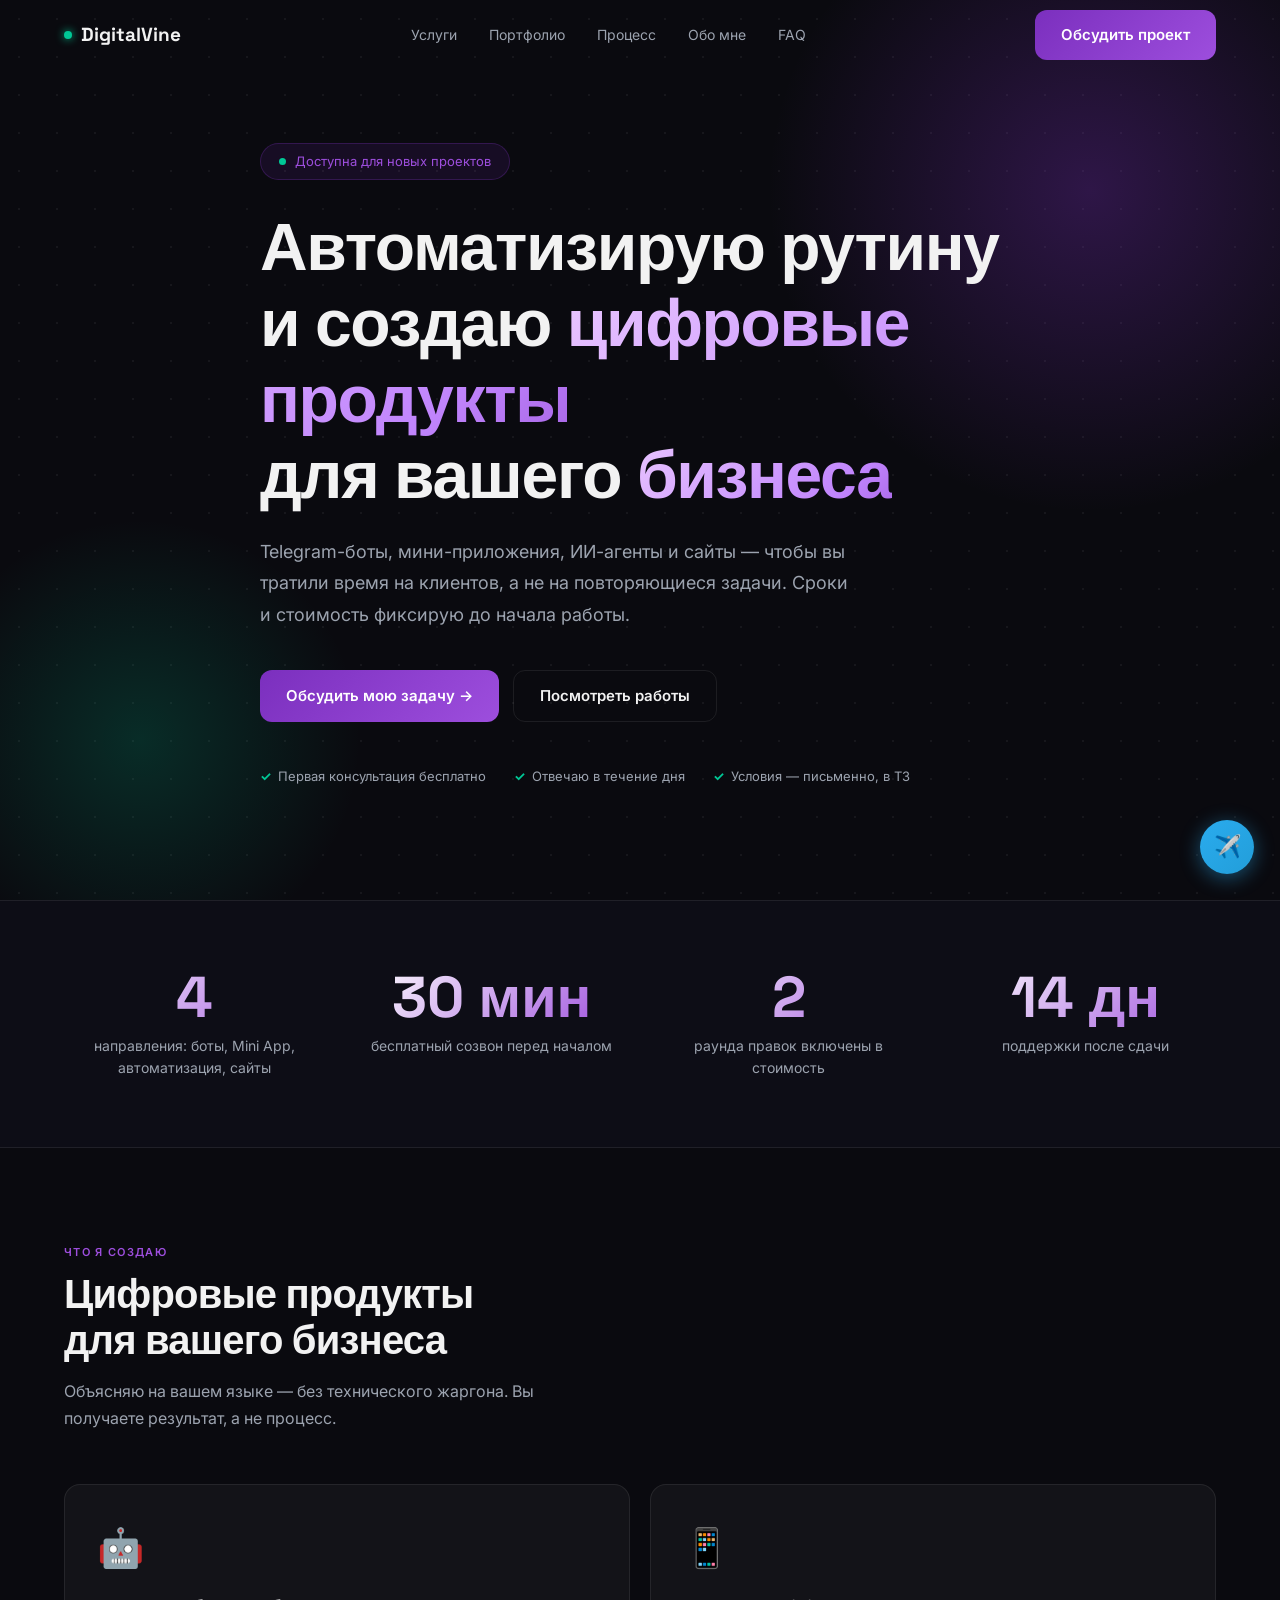
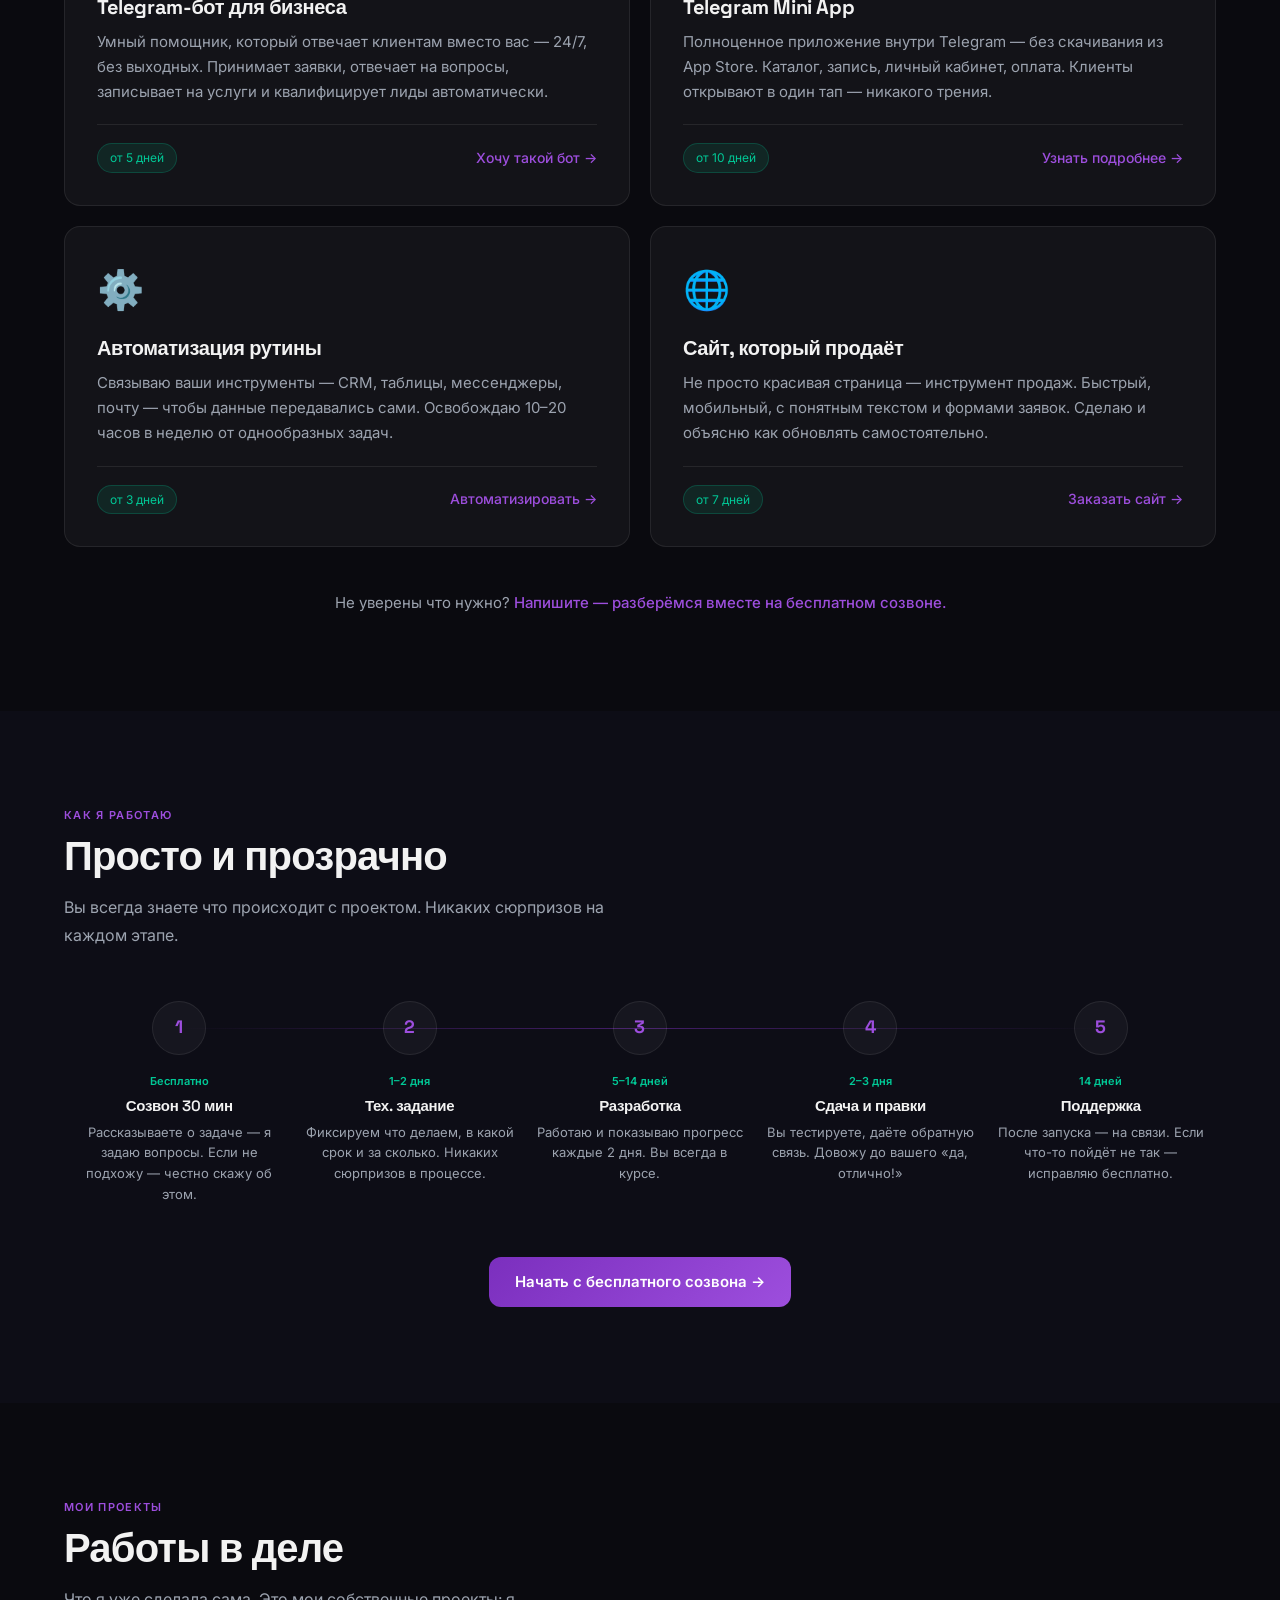
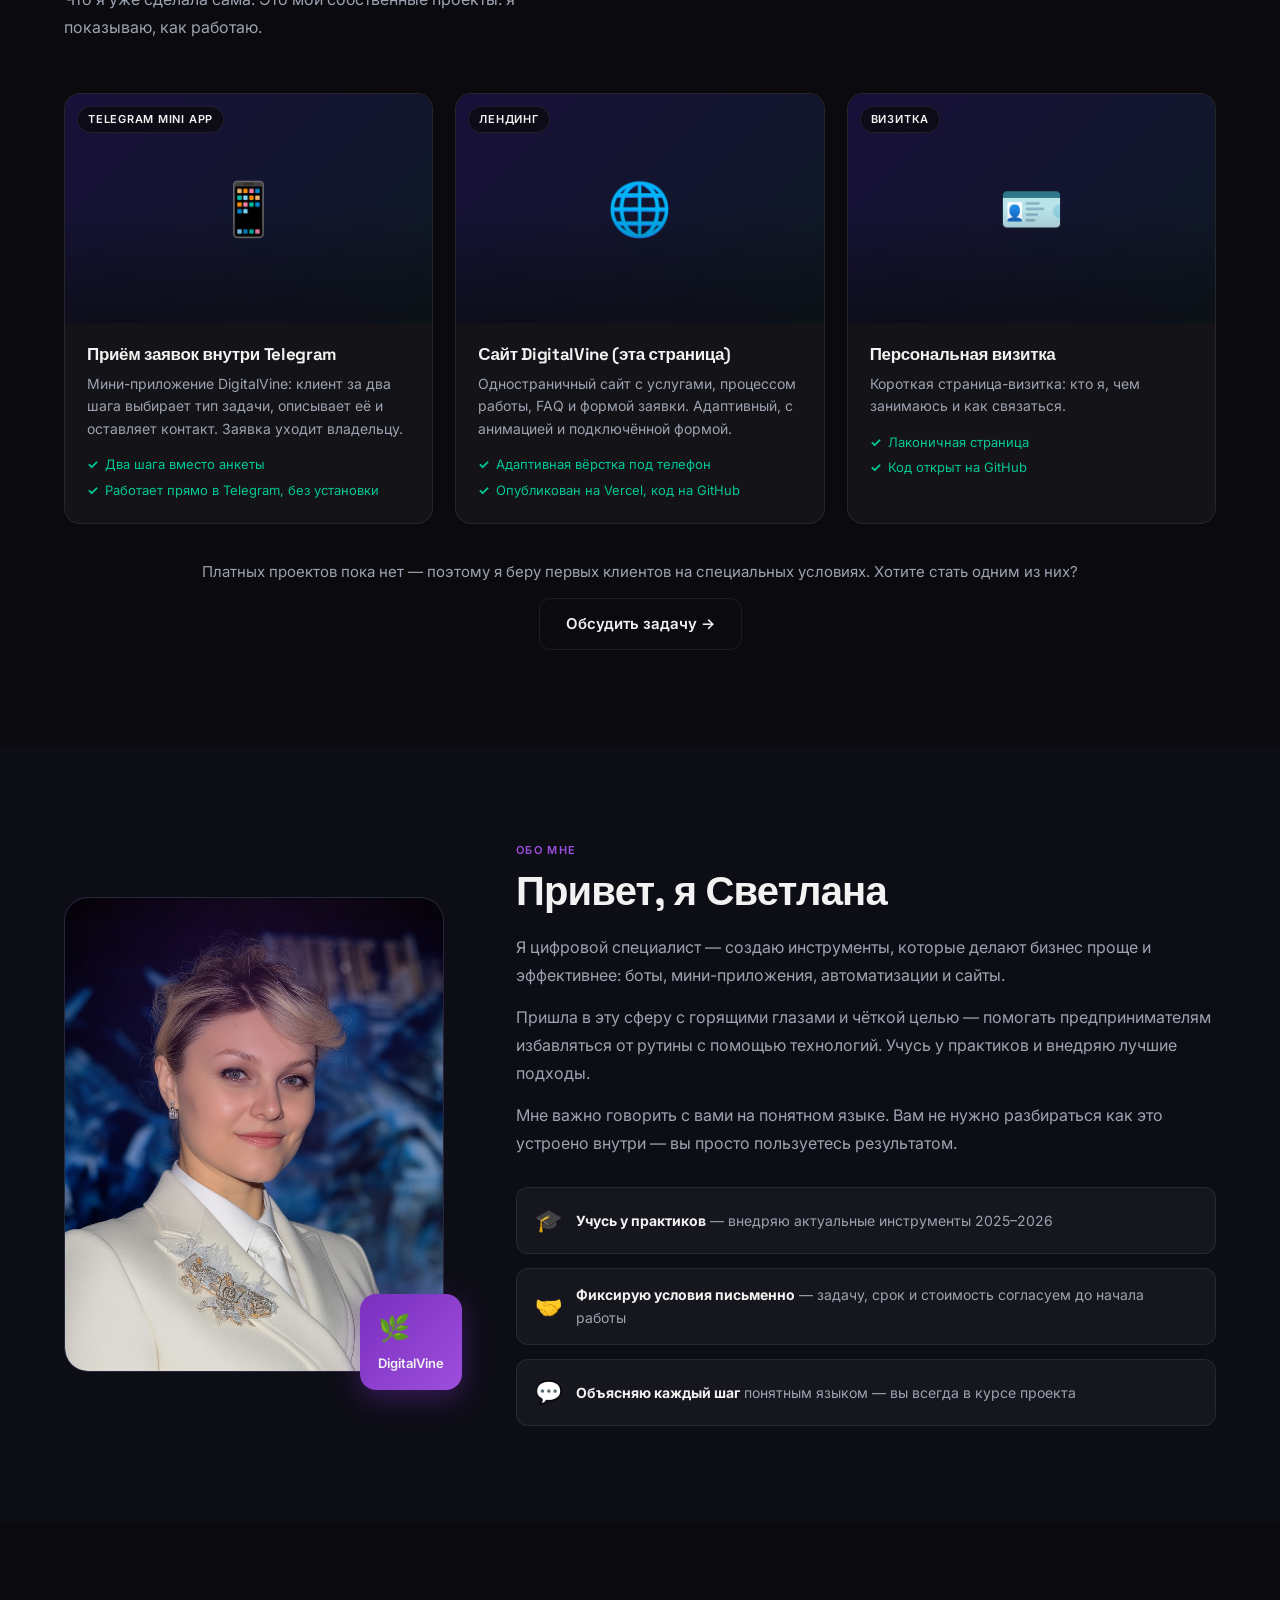
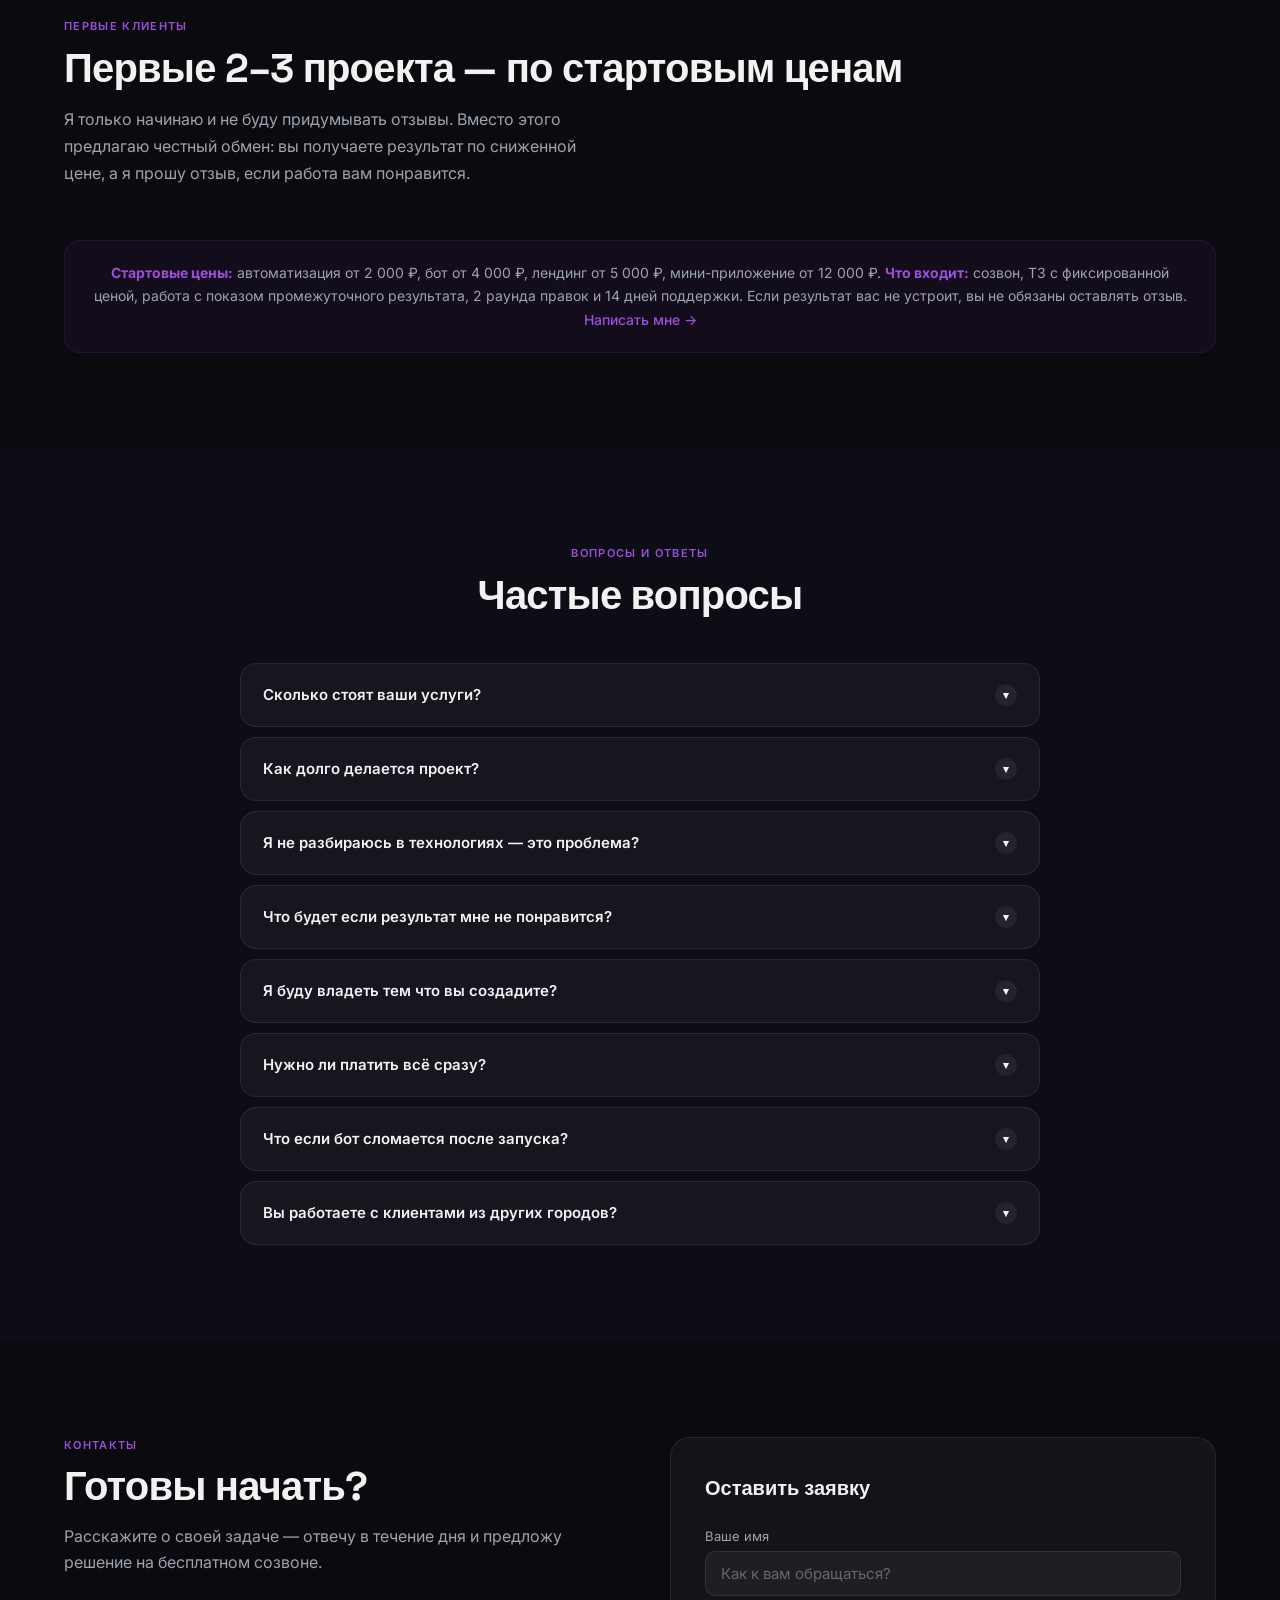
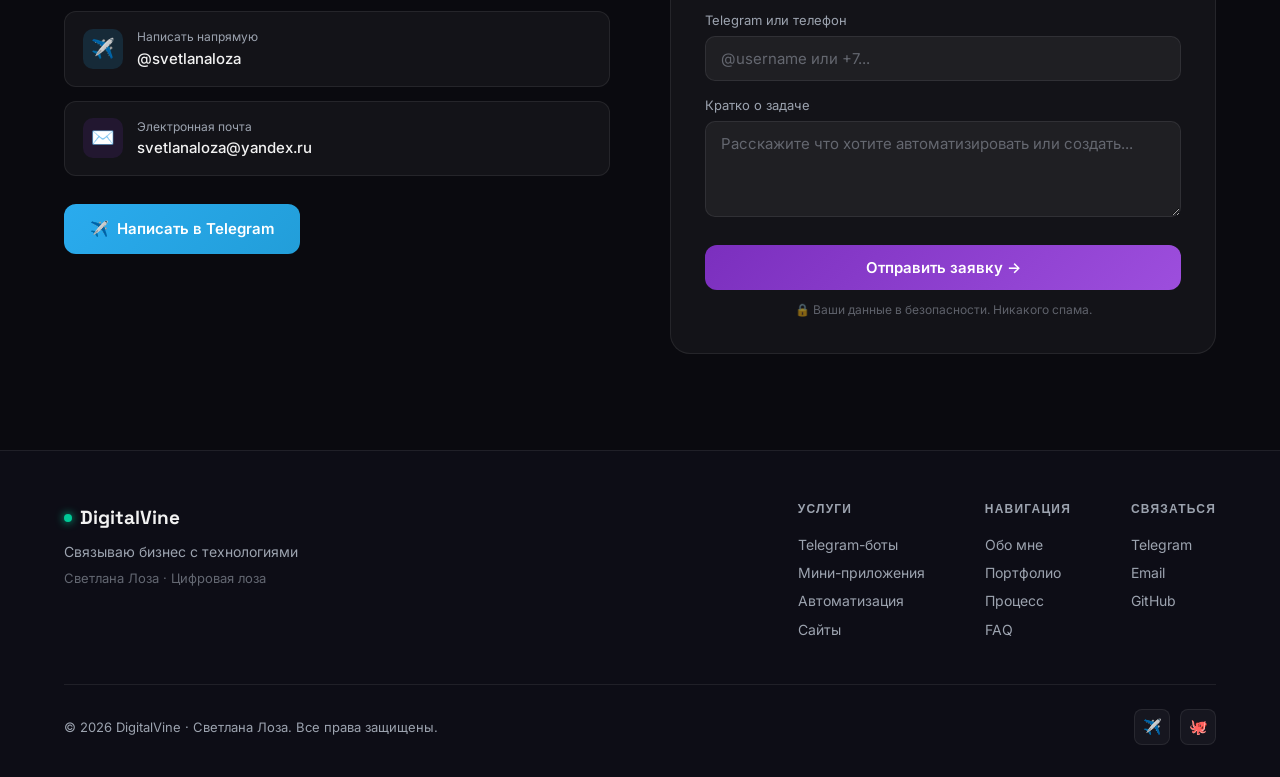
==== commit 47d24507: "[agent] landing: убраны выдуманные кейсы и отзывы, стартовые цены" ====
--- a/index.html
+++ b/index.html
@@ -323,6 +323,7 @@
     .res { font-size: 13px; color: var(--grn); display: flex; align-items: center; gap: 7px; }
     .res::before { content: '↑'; font-weight: 700; }
     .res.dn::before { content: '↓'; }
+    .res.ok::before { content: '✓'; }
     .prt-note { text-align: center; margin-top: 36px; }
     .prt-note p { color: var(--muted); font-size: 15px; margin-bottom: 14px; }
 
@@ -334,17 +335,50 @@
     }
     .abt-photo { position: relative; }
     .photo-box {
-      width: 100%; aspect-ratio: 3/4;
+      width: 100%; aspect-ratio: 4/5;
       background: linear-gradient(135deg,#1a1030,#0f1924);
       border-radius: 24px; border: 1px solid var(--bord);
+      position: relative; overflow: hidden;
       display: flex; align-items: center; justify-content: center;
-      font-size: 96px; position: relative; overflow: hidden;
-    }
-    .photo-box img { width: 100%; height: 100%; object-fit: cover; border-radius: 22px; display: block; }
+    }
+    .photo-box img {
+      position: absolute; inset: 0;
+      width: 100%; height: 100%;
+      object-fit: cover; object-position: center 15%;
+      border-radius: 22px; display: block;
+    }
     .photo-box::before {
-      content: ''; position: absolute; inset: 0;
-      background: radial-gradient(circle at 50% 30%,rgba(123,47,190,.28) 0%,transparent 60%);
-    }
+      content: ''; position: absolute; inset: 0; z-index: 1;
+      background: radial-gradient(circle at 50% 20%,rgba(123,47,190,.22) 0%,transparent 60%);
+      pointer-events: none;
+    }
+    .photo-ph {
+      display: flex; flex-direction: column; align-items: center;
+      justify-content: center; gap: 18px; padding: 40px 24px; z-index: 1;
+    }
+    .ph-av {
+      width: 148px; height: 148px; border-radius: 50%;
+      background: linear-gradient(135deg,var(--acc),var(--acc-l));
+      display: flex; align-items: center; justify-content: center;
+      font-family: 'Space Grotesk',sans-serif;
+      font-size: 36px; font-weight: 800; color: #fff;
+      box-shadow: 0 8px 32px rgba(123,47,190,.5);
+      overflow: hidden; position: relative; flex-shrink: 0;
+      border: 3px solid rgba(157,78,221,.4);
+    }
+    .ph-av img {
+      position: absolute; inset: 0;
+      width: 100%; height: 100%;
+      object-fit: cover; object-position: center 15%;
+      border-radius: 50%;
+    }
+    .ph-av.has-photo .ph-init { display: none; }
+    .ph-name {
+      font-family: 'Space Grotesk',sans-serif;
+      font-size: clamp(18px, 2.2vw, 26px); font-weight: 700;
+      color: var(--txt); text-align: center; line-height: 1.25;
+    }
+    .ph-brand { font-size: 13px; color: var(--grn); font-weight: 600; letter-spacing: .08em; }
     .photo-card {
       position: absolute; bottom: -18px; right: -18px;
       background: linear-gradient(135deg,var(--acc),var(--acc-l));
@@ -529,7 +563,8 @@
       .prc-g { grid-template-columns: repeat(3,1fr); gap: 20px; }
       .prc-g::before { display: none; }
       .abt-in { grid-template-columns: 1fr; gap: 40px; }
-      .photo-box { aspect-ratio: 16/9; font-size: 72px; }
+      .photo-box { aspect-ratio: 1/1; max-width: 360px; margin: 0 auto; }
+      .photo-card { bottom: -10px; right: -10px; }
     }
     @media(max-width:768px){
       .nav-ul,.btn.nav-btn { display: none; }
@@ -607,7 +642,7 @@
       <p class="h-sub">
         Telegram-боты, мини-приложения, ИИ-агенты и сайты —
         чтобы вы тратили время на клиентов, а не на повторяющиеся задачи.
-        Готово за 5–14 дней.
+        Сроки и стоимость фиксирую до начала работы.
       </p>
       <div class="h-btns">
         <a href="#contact" class="btn btn-pri">Обсудить мою задачу →</a>
@@ -615,8 +650,8 @@
       </div>
       <div class="h-trust">
         <span>Первая консультация бесплатно</span>
-        <span>Отвечаю в течение 2 часов</span>
-        <span>Работаю по договору</span>
+        <span>Отвечаю в течение дня</span>
+        <span>Условия — письменно, в ТЗ</span>
       </div>
     </div>
   </div>
@@ -627,20 +662,20 @@
   <div class="wrap">
     <div class="nums-g">
       <div class="a" data-cnt>
-        <div class="num-val" data-to="10" data-sfx="+">0</div>
-        <div class="num-lbl">проектов запущено</div>
+        <div class="num-val" data-to="4" data-sfx="">0</div>
+        <div class="num-lbl">направления: боты, Mini App, автоматизация, сайты</div>
       </div>
       <div class="a d1" data-cnt>
+        <div class="num-val" data-to="30" data-sfx=" мин">0</div>
+        <div class="num-lbl">бесплатный созвон перед началом</div>
+      </div>
+      <div class="a d2" data-cnt>
+        <div class="num-val" data-to="2" data-sfx="">0</div>
+        <div class="num-lbl">раунда правок включены в стоимость</div>
+      </div>
+      <div class="a d3" data-cnt>
         <div class="num-val" data-to="14" data-sfx=" дн">0</div>
-        <div class="num-lbl">максимальный срок</div>
-      </div>
-      <div class="a d2" data-cnt>
-        <div class="num-val" data-to="0" data-sfx="">0</div>
-        <div class="num-lbl">пропущенных дедлайнов</div>
-      </div>
-      <div class="a d3" data-cnt>
-        <div class="num-val" data-to="24" data-sfx="/7">0</div>
-        <div class="num-lbl">работают боты после сдачи</div>
+        <div class="num-lbl">поддержки после сдачи</div>
       </div>
     </div>
   </div>
@@ -743,45 +778,36 @@
   <div class="wrap">
     <div class="lbl a">Мои проекты</div>
     <h2 class="sec-title a d1">Работы в деле</h2>
-    <p class="sec-sub a d2">Реальные задачи и реальные результаты.</p>
+    <p class="sec-sub a d2">Что я уже сделала сама. Это мои собственные проекты: я показываю, как работаю.</p>
     <div class="prt-g">
-      <div class="prt-c a">
-        <div class="prt-img">🤖<span class="prt-badge">Telegram-бот</span></div>
+      <div class="prt-c a ">
+        <div class="prt-img">📱<span class="prt-badge">Telegram Mini App</span></div>
         <div class="prt-body">
-          <h3>FAQ-бот для онлайн-школы</h3>
-          <p>Бот автоматически отвечает на 20 частых вопросов о курсах, расписании и оплате — освободил 1,5 часа ежедневной работы администратора.</p>
-          <div class="prt-res">
-            <span class="res dn">Время на ответы: с 1,5 ч/день до 15 мин</span>
-            <span class="res">Охват: 300+ обращений в первый месяц</span>
-          </div>
+          <h3>Приём заявок внутри Telegram</h3>
+          <p>Мини-приложение DigitalVine: клиент за два шага выбирает тип задачи, описывает её и оставляет контакт. Заявка уходит владельцу.</p>
+          <div class="prt-res"><span class="res ok">Два шага вместо анкеты</span><span class="res ok">Работает прямо в Telegram, без установки</span></div>
         </div>
       </div>
       <div class="prt-c a d1">
-        <div class="prt-img">📅<span class="prt-badge">Mini App</span></div>
-        <div class="prt-body">
-          <h3>Запись в салон красоты</h3>
-          <p>Мини-приложение внутри Telegram для записи к мастерам. Клиент выбирает мастера, услугу и время — без звонков и переписки.</p>
-          <div class="prt-res">
-            <span class="res dn">Звонков для записи: −80%</span>
-            <span class="res">Повторных записей через бот: +45%</span>
-          </div>
-        </div>
-      </div>
-      <div class="prt-c a d2">
         <div class="prt-img">🌐<span class="prt-badge">Лендинг</span></div>
         <div class="prt-body">
-          <h3>Лендинг для фитнес-тренера</h3>
-          <p>Одностраничный сайт с услугами, программами тренировок, отзывами и формой записи на пробное занятие. Адаптивный и быстрый.</p>
-          <div class="prt-res">
-            <span class="res">Заявок с сайта в первый месяц: 23</span>
-            <span class="res">PageSpeed: 98/100</span>
-          </div>
+          <h3>Сайт DigitalVine (эта страница)</h3>
+          <p>Одностраничный сайт с услугами, процессом работы, FAQ и формой заявки. Адаптивный, с анимацией и подключённой формой.</p>
+          <div class="prt-res"><span class="res ok">Адаптивная вёрстка под телефон</span><span class="res ok">Опубликован на Vercel, код на GitHub</span></div>
+        </div>
+      </div>
+      <div class="prt-c a d2">
+        <div class="prt-img">🪪<span class="prt-badge">Визитка</span></div>
+        <div class="prt-body">
+          <h3>Персональная визитка</h3>
+          <p>Короткая страница-визитка: кто я, чем занимаюсь и как связаться.</p>
+          <div class="prt-res"><span class="res ok">Лаконичная страница</span><span class="res ok">Код открыт на GitHub</span></div>
         </div>
       </div>
     </div>
     <div class="prt-note a">
-      <p>Хотите увидеть проект для вашей сферы?</p>
-      <a href="#contact" class="btn btn-out">Написать и спросить →</a>
+      <p>Платных проектов пока нет — поэтому я беру первых клиентов на специальных условиях. Хотите стать одним из них?</p>
+      <a href="#contact" class="btn btn-out">Обсудить задачу →</a>
     </div>
   </div>
 </section>
@@ -791,7 +817,21 @@
   <div class="wrap">
     <div class="abt-in">
       <div class="abt-photo a">
-        <div class="photo-box"><img src="photo.png" alt="Светлана Лоза — DigitalVine"></div>
+        <div class="photo-box">
+          <img src="photo1.png" alt="Светлана Лоза"
+               onload="this.nextElementSibling.style.display='none'"
+               onerror="this.style.display='none'">
+          <div class="photo-ph">
+            <div class="ph-av" id="phAv">
+              <img src="photo1.png" alt="Светлана Лоза"
+                   onload="this.parentElement.classList.add('has-photo')"
+                   onerror="this.style.display='none'">
+              <span class="ph-init">СЛ</span>
+            </div>
+            <div class="ph-name">Светлана Лоза</div>
+            <div class="ph-brand">DigitalVine</div>
+          </div>
+        </div>
         <div class="photo-card">
           <strong>🌿</strong>
           <span>DigitalVine</span>
@@ -805,7 +845,7 @@
         <p class="a d2">Мне важно говорить с вами на понятном языке. Вам не нужно разбираться как это устроено внутри — вы просто пользуетесь результатом.</p>
         <div class="facts">
           <div class="fact a d2"><div class="fact-ico">🎓</div><div class="fact-t"><strong>Учусь у практиков</strong> — внедряю актуальные инструменты 2025–2026</div></div>
-          <div class="fact a d3"><div class="fact-ico">🤝</div><div class="fact-t"><strong>Работаю по договору</strong> с фиксированной стоимостью — без сюрпризов</div></div>
+          <div class="fact a d3"><div class="fact-ico">🤝</div><div class="fact-t"><strong>Фиксирую условия письменно</strong> — задачу, срок и стоимость согласуем до начала работы</div></div>
           <div class="fact a d4"><div class="fact-ico">💬</div><div class="fact-t"><strong>Объясняю каждый шаг</strong> понятным языком — вы всегда в курсе проекта</div></div>
         </div>
       </div>
@@ -816,38 +856,12 @@
 <!-- REVIEWS -->
 <section id="reviews">
   <div class="wrap">
-    <div class="lbl a">Отзывы</div>
-    <h2 class="sec-title a d1">Что говорят клиенты</h2>
-    <div class="rev-g" style="margin-top:48px">
-      <div class="rev-c a">
-        <div class="rev-stars">★★★★★</div>
-        <p class="rev-txt">«До работы со Светланой я тратила полтора часа в день на ответы в Telegram — одни и те же вопросы по кругу. Теперь бот справляется с 80% из них сам. Клиенты даже довольны — отвечает мгновенно в любое время.»</p>
-        <div class="rev-who">
-          <div class="rev-ava">А</div>
-          <div><div class="rev-name">Анна К.</div><div class="rev-role">Владелица студии растяжки</div></div>
-        </div>
-      </div>
-      <div class="rev-c a d1">
-        <div class="rev-stars">★★★★★</div>
-        <p class="rev-txt">«Светлана сделала лендинг за 8 дней. Объясняла каждый шаг, была на связи. Главное — показала как редактировать самой. Теперь не завишу ни от кого.»</p>
-        <div class="rev-who">
-          <div class="rev-ava">М</div>
-          <div><div class="rev-name">Мария Л.</div><div class="rev-role">Основатель онлайн-школы</div></div>
-        </div>
-      </div>
-      <div class="rev-c a d2">
-        <div class="rev-stars">★★★★★</div>
-        <p class="rev-txt">«Автоматизировала мой приём заявок — теперь всё летит в таблицу само и я получаю уведомление в Telegram. Сделала за 3 дня. Просто и без лишних слов.»</p>
-        <div class="rev-who">
-          <div class="rev-ava">Е</div>
-          <div><div class="rev-name">Елена В.</div><div class="rev-role">Фитнес-тренер</div></div>
-        </div>
-      </div>
-    </div>
+    <div class="lbl a">Первые клиенты</div>
+    <h2 class="sec-title a d1">Первые 2–3 проекта — по стартовым ценам</h2>
+    <p class="sec-sub a d2">Я только начинаю и не буду придумывать отзывы. Вместо этого предлагаю честный обмен: вы получаете результат по сниженной цене, а я прошу отзыв, если работа вам понравится.</p>
     <div class="rev-banner a">
-      <strong>Проект только стартует</strong> — здесь скоро появятся отзывы первых клиентов.
-      Готова взять 2–3 проекта по сниженной цене в обмен на честный отзыв.
-      <a href="#contact"> Напишите мне →</a>
+      <strong>Стартовые цены:</strong> автоматизация от 2 000 ₽, бот от 4 000 ₽, лендинг от 5 000 ₽, мини-приложение от 12 000 ₽. <strong>Что входит:</strong> созвон, ТЗ с фиксированной ценой, работа с показом промежуточного результата, 2 раунда правок и 14 дней поддержки. Если результат вас не устроит, вы не обязаны оставлять отзыв.
+      <a href="#contact"> Написать мне →</a>
     </div>
   </div>
 </section>
@@ -860,7 +874,7 @@
     <div class="faq-wrap">
       <div class="faq-it a">
         <button class="faq-q">Сколько стоят ваши услуги?<span class="faq-arr">▾</span></button>
-        <div class="faq-ans"><div class="faq-ans-in">Стоимость зависит от задачи. Telegram-бот — от 15 000 ₽, мини-приложение — от 35 000 ₽, сайт — от 20 000 ₽, автоматизация — от 8 000 ₽. Точную стоимость обсуждаем на бесплатном созвоне — без давления и обязательств.</div></div>
+        <div class="faq-ans"><div class="faq-ans-in">Стоимость зависит от задачи. Для первых 2–3 клиентов действуют стартовые цены: автоматизация — 2 000–5 000 ₽, простой Telegram-бот — 4 000–8 000 ₽, лендинг — 5 000–10 000 ₽, мини-приложение — 12 000–20 000 ₽. Обычные цены после первых проектов будут выше. Точную стоимость фиксируем в ТЗ на бесплатном созвоне — без давления и обязательств.</div></div>
       </div>
       <div class="faq-it a d1">
         <button class="faq-q">Как долго делается проект?<span class="faq-arr">▾</span></button>
@@ -901,11 +915,11 @@
       <div class="con-l">
         <div class="lbl a">Контакты</div>
         <h2 class="sec-title a d1">Готовы начать?</h2>
-        <p class="a d2">Расскажите о своей задаче — отвечу в течение 2 часов и предложу решение на бесплатном созвоне.</p>
+        <p class="a d2">Расскажите о своей задаче — отвечу в течение дня и предложу решение на бесплатном созвоне.</p>
         <div class="con-ways">
-          <a href="https://t.me/fortoviy69" class="con-way a d2">
+          <a href="https://t.me/svetlanaloza" class="con-way a d2">
             <div class="way-ico ico-tg">✈️</div>
-            <div><div class="way-l">Написать напрямую</div><div class="way-v">@fortoviy69</div></div>
+            <div><div class="way-l">Написать напрямую</div><div class="way-v">@svetlanaloza</div></div>
           </a>
           <a href="mailto:svetlanaloza@yandex.ru" class="con-way a d3">
             <div class="way-ico ico-ml">✉️</div>
@@ -913,7 +927,7 @@
           </a>
         </div>
         <div class="con-tg a d3">
-          <a href="https://t.me/fortoviy69" class="btn btn-tg">✈️ &nbsp;Написать в Telegram</a>
+          <a href="https://t.me/svetlanaloza" class="btn btn-tg">✈️ &nbsp;Написать в Telegram</a>
         </div>
       </div>
       <div class="con-form a d1">
@@ -936,7 +950,7 @@
         </form>
         <div class="f-ok" id="fOk">
           <h3>Спасибо! 🎉</h3>
-          <p>Заявка отправлена. Отвечу в течение 2 часов в рабочее время.</p>
+          <p>Заявка отправлена. Отвечу в течение рабочего дня.</p>
         </div>
       </div>
     </div>
@@ -969,7 +983,7 @@
         </div>
         <div class="ft-col">
           <h4>Связаться</h4>
-          <a href="https://t.me/fortoviy69">Telegram</a>
+          <a href="https://t.me/svetlanaloza">Telegram</a>
           <a href="mailto:svetlanaloza@yandex.ru">Email</a>
           <a href="https://github.com/fortoviy69-ctrl" target="_blank" rel="noopener">GitHub</a>
         </div>
@@ -978,7 +992,7 @@
     <div class="ft-bot">
       <div class="ft-copy">© 2026 DigitalVine · Светлана Лоза. Все права защищены.</div>
       <div class="ft-soc">
-        <a href="https://t.me/fortoviy69" class="soc-btn" title="Telegram">✈️</a>
+        <a href="https://t.me/svetlanaloza" class="soc-btn" title="Telegram">✈️</a>
         <a href="https://github.com/fortoviy69-ctrl" class="soc-btn" target="_blank" rel="noopener" title="GitHub">🐙</a>
       </div>
     </div>
@@ -986,7 +1000,7 @@
 </footer>
 
 <!-- FLOAT TELEGRAM -->
-<a href="https://t.me/fortoviy69" class="ftg" title="Написать в Telegram">✈️</a>
+<a href="https://t.me/svetlanaloza" class="ftg" title="Написать в Telegram">✈️</a>
 
 <script>
   /* NAV scroll + parallax + progress bar */
